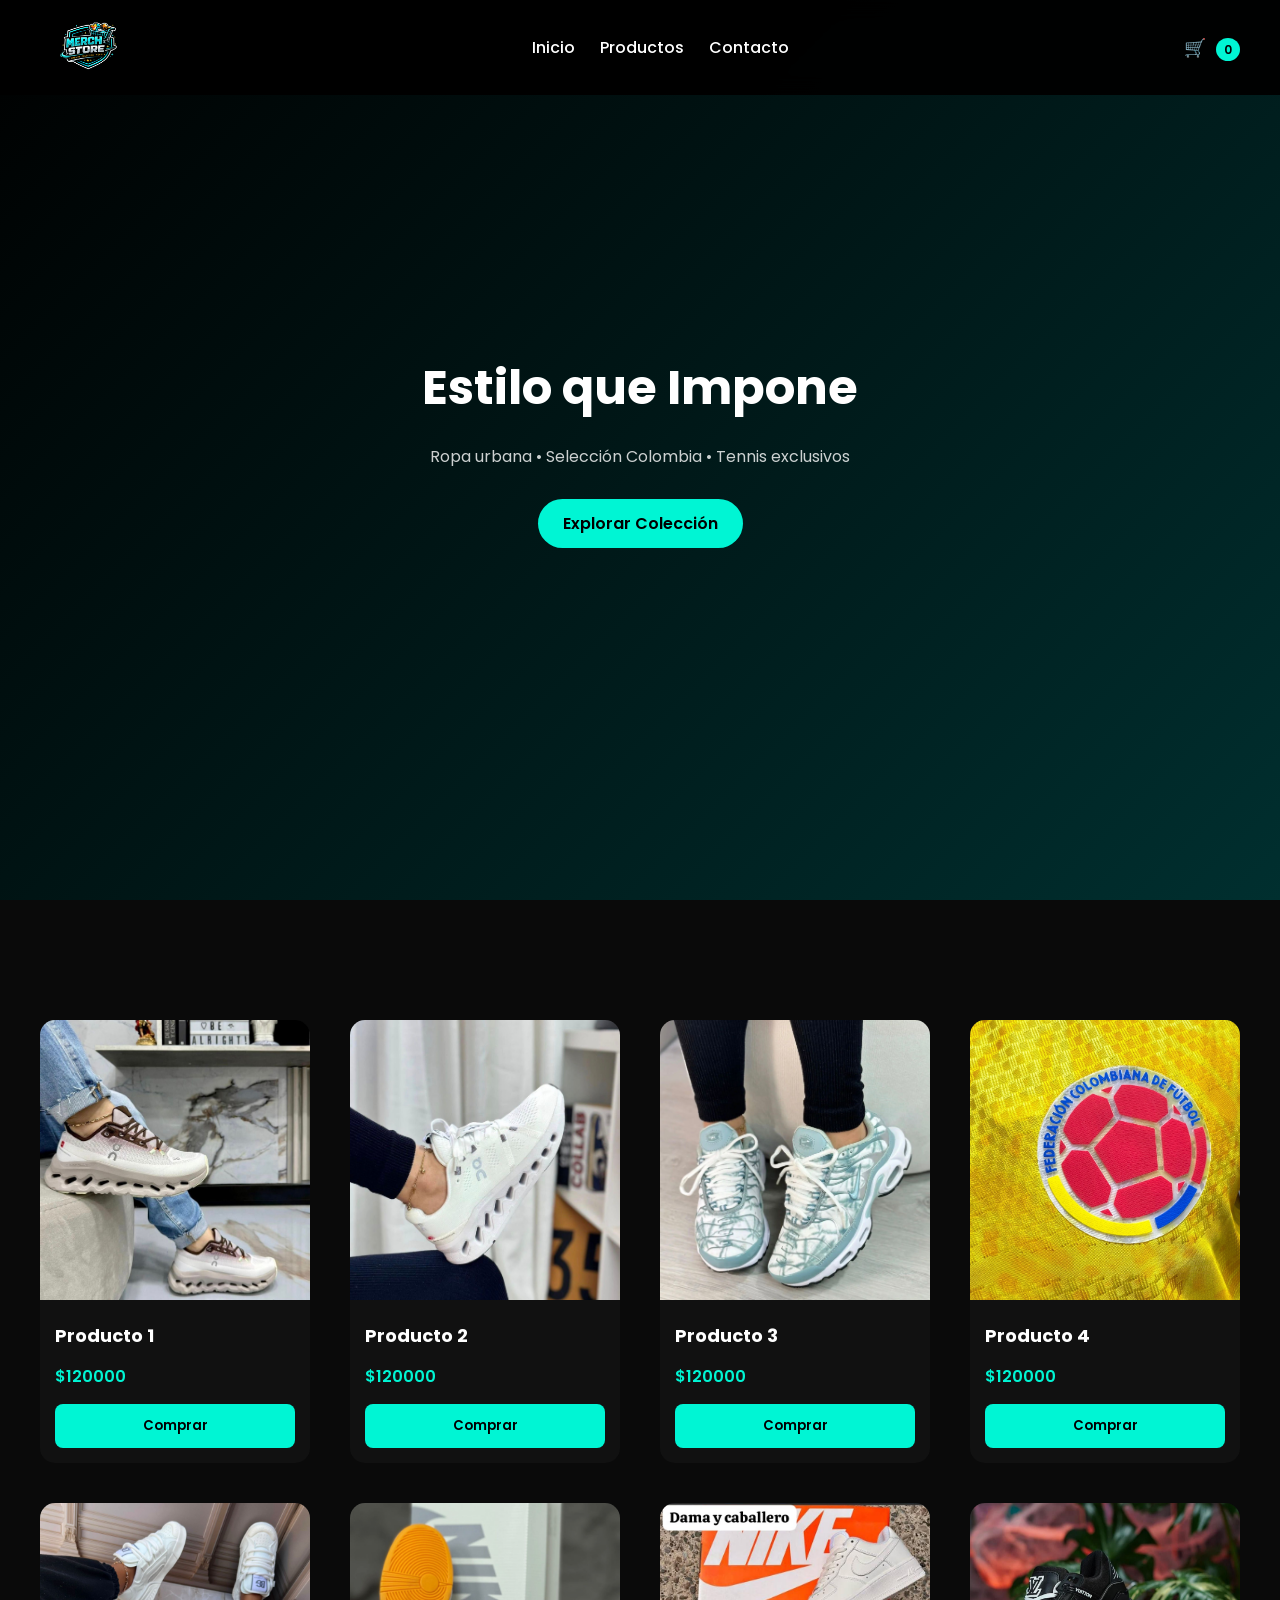
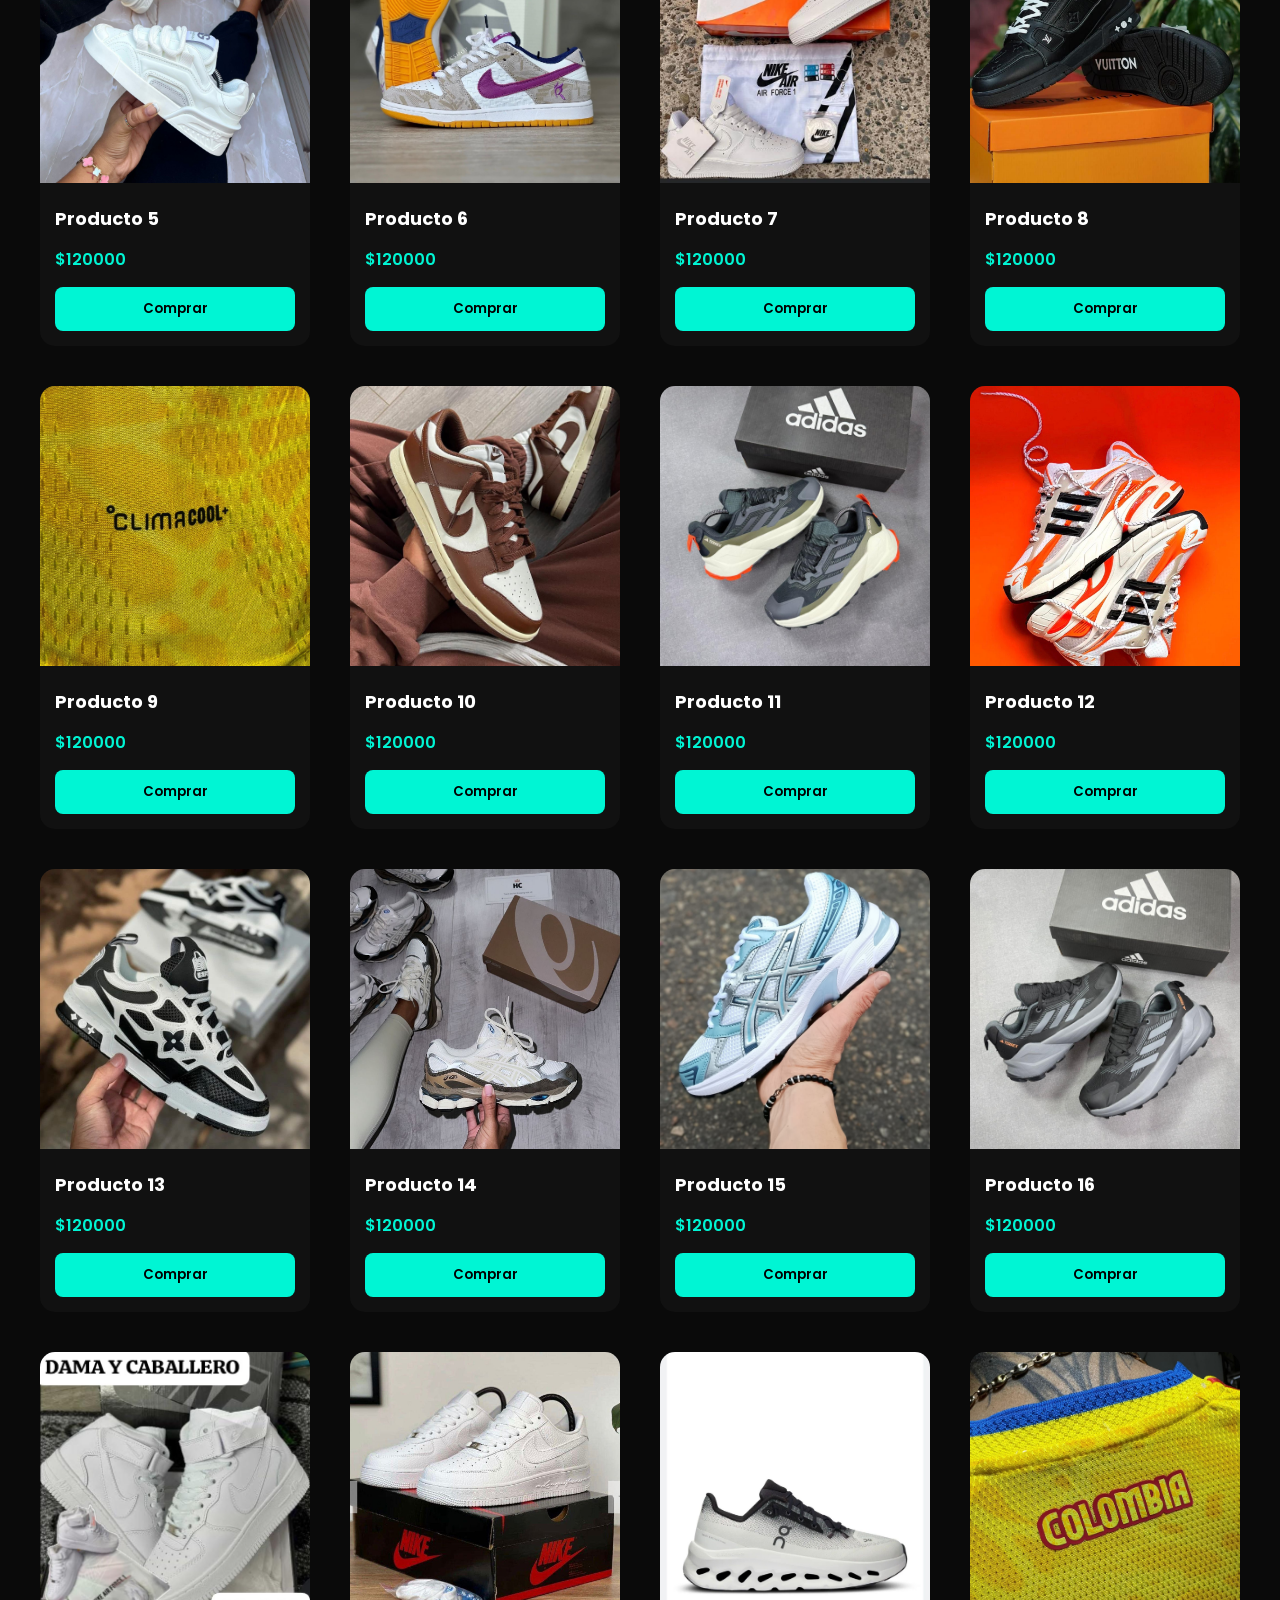
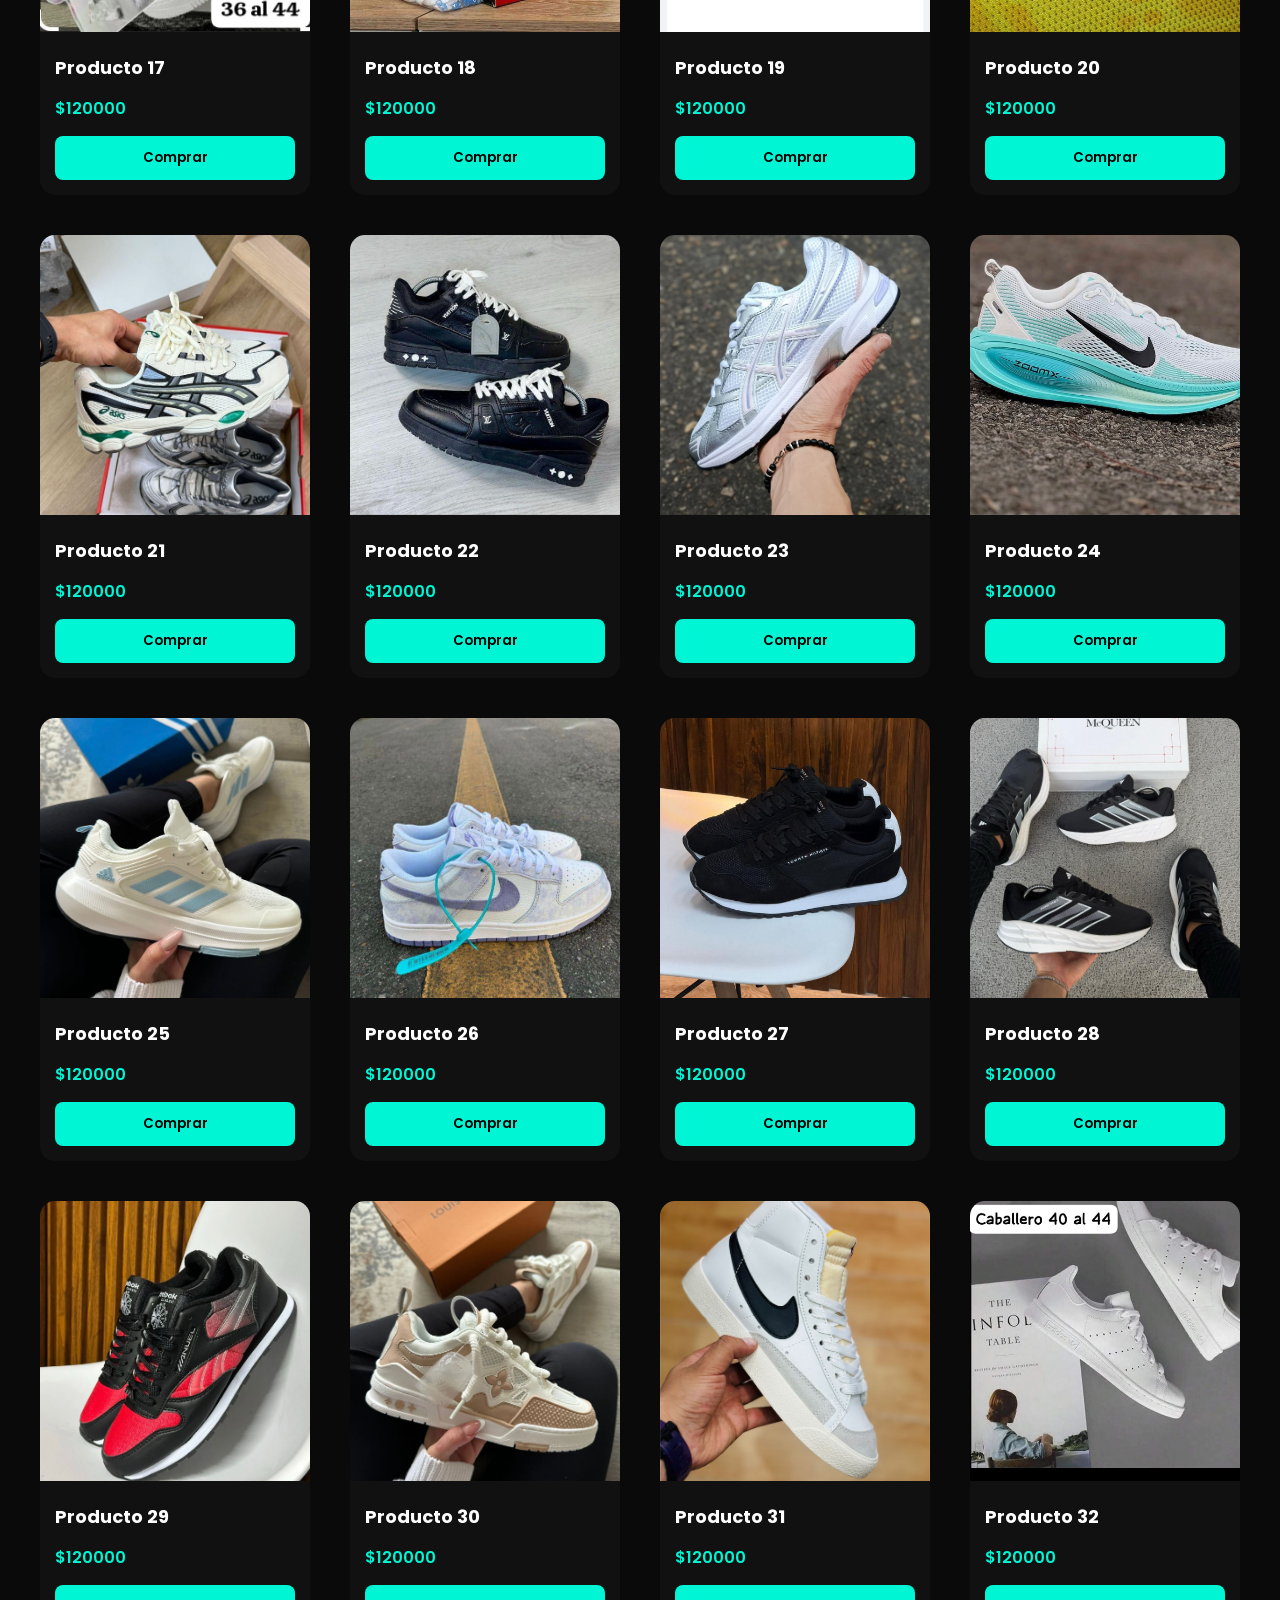
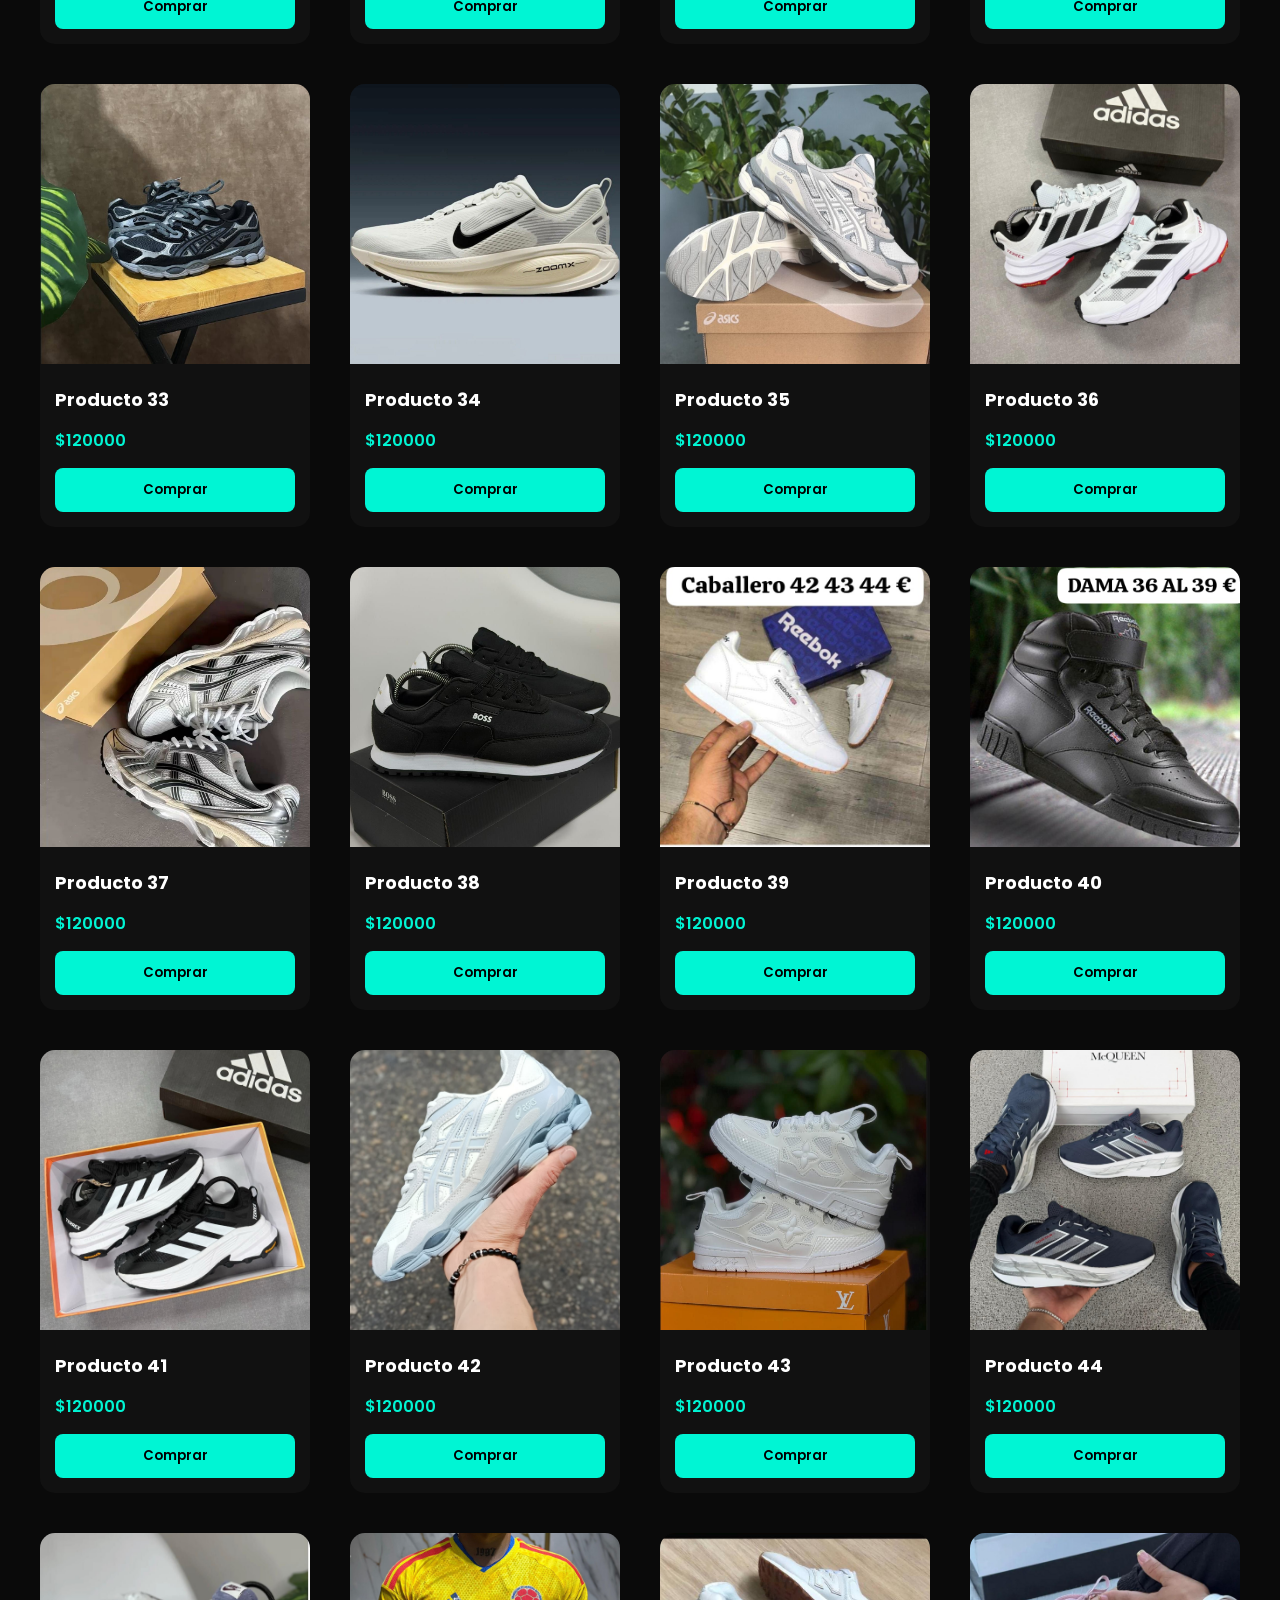
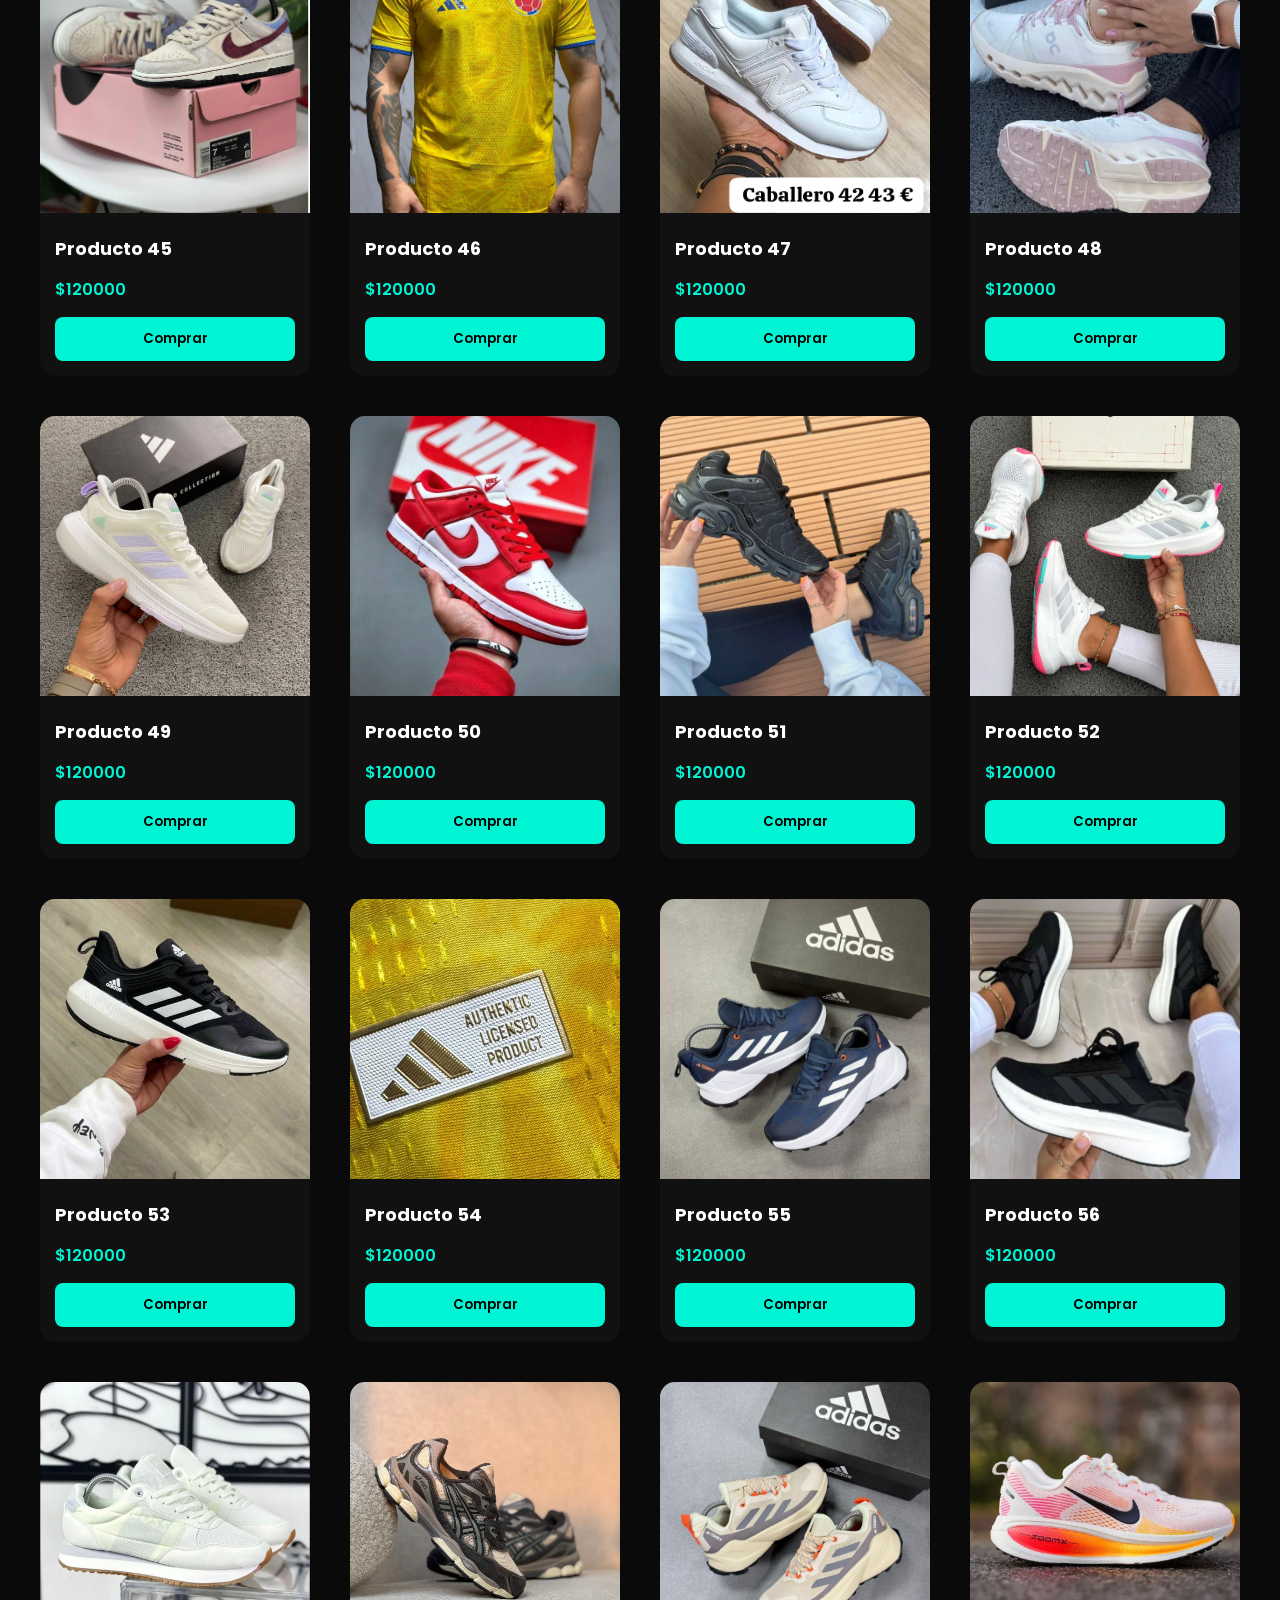
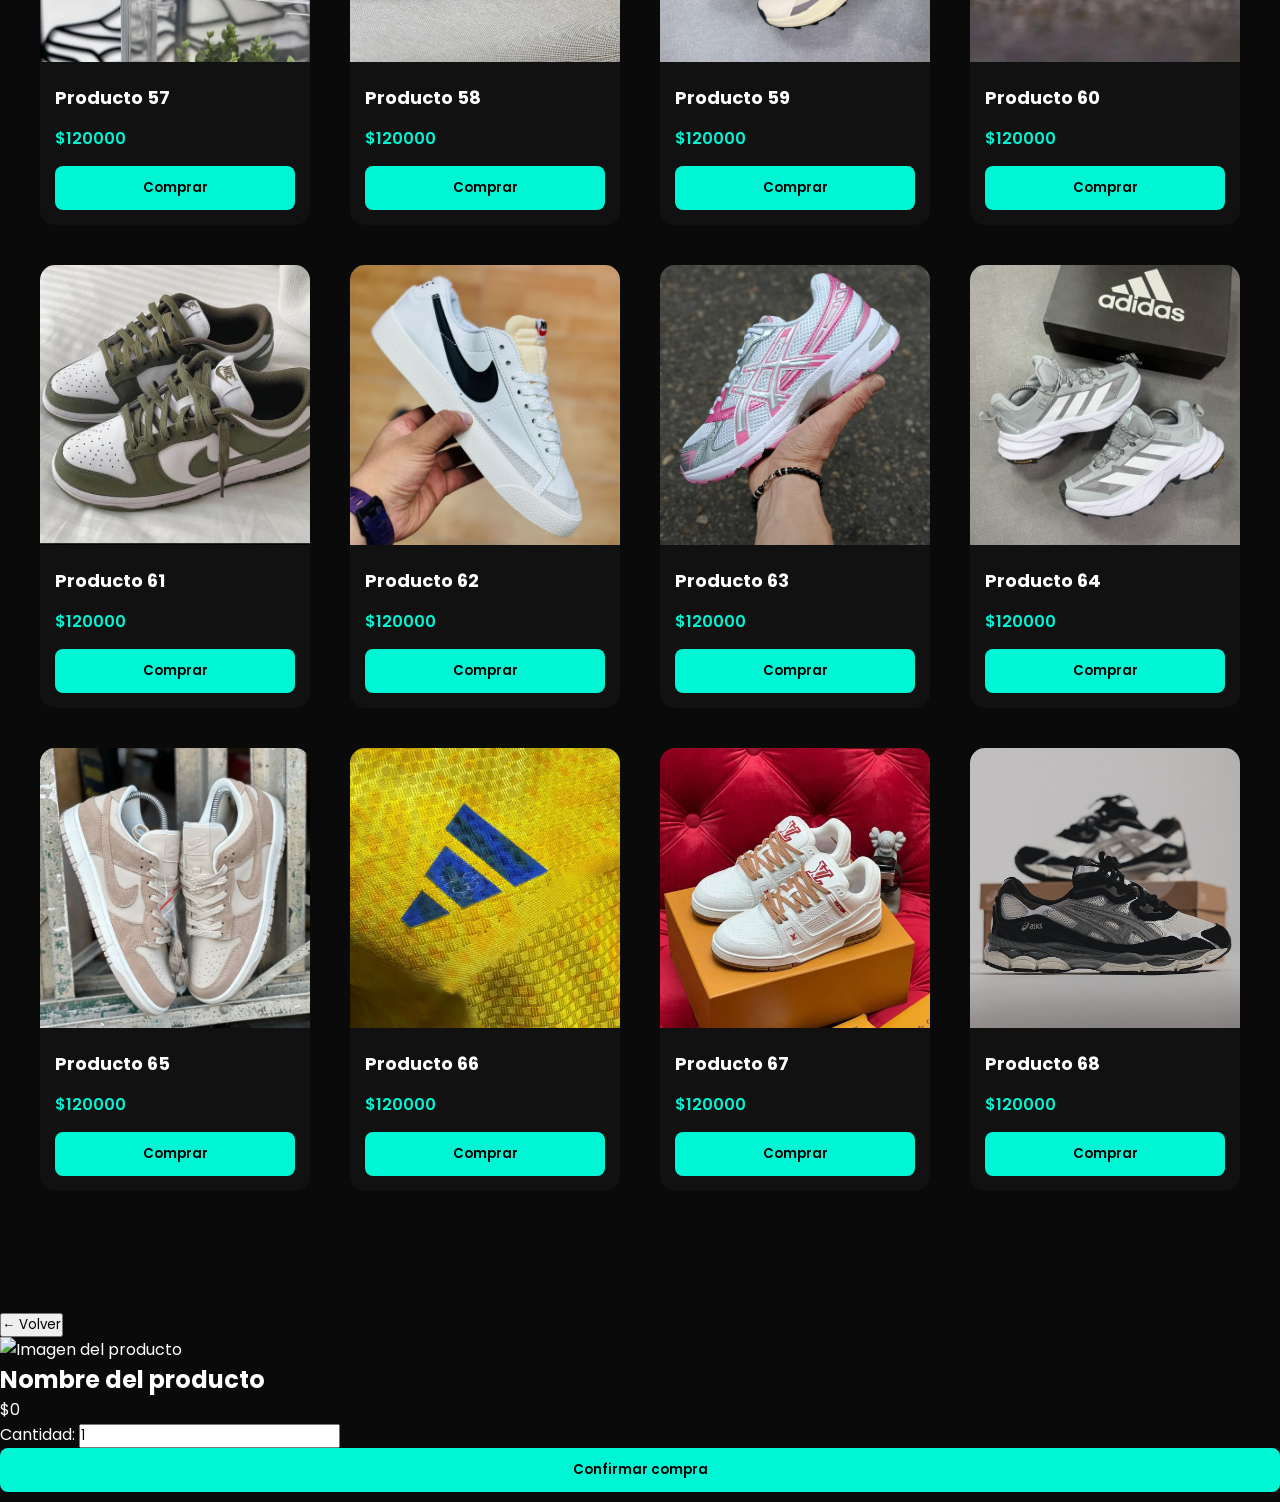
==== index.html @ 79967294 "Primer commit - proyecto base" ====
<!DOCTYPE html>
<html lang="es">
<head>
<meta charset="UTF-8">
<meta name="viewport" content="width=device-width, initial-scale=1.0">
<title>Merch Store</title>

<link href="https://fonts.googleapis.com/css2?family=Poppins:wght@300;500;700&display=swap" rel="stylesheet">
<link rel="stylesheet" href="styles.css">

</head>
<body>

<!-- NAVBAR -->
<nav>
    <div class="logo">
        <img src="images/logo-merch.jpg.png" alt="Merch Store Logo">
    </div>

    <ul>
        <li><a href="#">Inicio</a></li>
        <li><a href="#products">Productos</a></li>
        <li><a href="#">Contacto</a></li>
    </ul>

    <div class="cart-icon" onclick="toggleCart()">
        🛒 <span id="cartCount">0</span>
    </div>
</nav>

<!-- HERO -->
<header class="hero">
    <div class="hero-content">
        <h1>Estilo que Impone</h1>
        <p>Ropa urbana • Selección Colombia • Tennis exclusivos</p>
        <a href="#products" class="hero-btn">Explorar Colección</a>
    </div>
</header>

<!-- CATALOGO -->
<section id="products" class="products">
</section>

<!-- MODAL -->
<div id="modal" class="modal">
    <div class="modal-content">
        <h3 id="modalTitle"></h3>

        <select id="sizeSelect">
            <option value="">Selecciona talla</option>
            <option value="S">S</option>
            <option value="M">M</option>
            <option value="L">L</option>
            <option value="XL">XL</option>
            <option value="38">38</option>
            <option value="39">39</option>
            <option value="40">40</option>
            <option value="41">41</option>
            <option value="42">42</option>
        </select>

        <button onclick="confirmAdd()" class="primary-btn">Agregar al carrito</button>
        <button onclick="closeModal()" class="secondary-btn">Cancelar</button>
    </div>
</div>

<!-- VISTA DE COMPRA (dinámica) -->
<div id="purchaseView" class="purchase-overlay" aria-hidden="true">
    <div class="purchase-card">
        <button id="purchaseBackBtn" class="back-btn">← Volver</button>

        <div class="purchase-body">
            <img id="purchaseImage" src="" alt="Imagen del producto">

            <div class="purchase-info">
                <h2 id="purchaseName">Nombre del producto</h2>
                <p class="purchase-price">$<span id="purchasePrice">0</span></p>

                <label class="qty-label">Cantidad:
                    <input id="purchaseQuantity" type="number" min="1" value="1">
                </label>

                <div class="purchase-actions">
                    <button id="confirmPurchaseBtn" class="primary-btn">Confirmar compra</button>
                </div>

                <div id="purchaseMessage" class="purchase-message" role="status" aria-live="polite"></div>
            </div>
        </div>
    </div>
</div>

<!-- CARRITO -->
<div id="cart" class="cart">
    <div class="cart-header">
        <h2>Tu Pedido</h2>
        <button onclick="toggleCart()">✕</button>
    </div>

    <div id="cartItems"></div>

    <div class="cart-footer">
        <h3>Total: $<span id="total">0</span></h3>
        <button onclick="sendOrder()" class="primary-btn">Finalizar Pedido</button>
    </div>
</div>

<!-- SCRIPT PRINCIPAL -->
<script src="script.js"></script>

</body>
</html>
---- styles.css ----
*{
margin:0;
padding:0;
box-sizing:border-box;
font-family:'Poppins',sans-serif;
scroll-behavior:smooth;
}

body{
background:#0a0a0a;
color:white;
}

/* ========================= */
/* NAVBAR */
/* ========================= */

nav{
position:fixed;
top:0;
width:100%;
display:flex;
justify-content:space-between;
align-items:center;
padding:15px 40px;
background:rgba(0,0,0,0.95);
backdrop-filter:blur(10px);
z-index:1000;
}

/* LOGO */
.logo{
display:flex;
align-items:center;
}

.logo img{
height:65px;
width:auto;
transition:0.3s;
}

.logo img:hover{
transform:scale(1.05);
}

/* MENU */
nav ul{
display:flex;
gap:25px;
list-style:none;
}

nav ul li a{
text-decoration:none;
color:white;
transition:0.3s;
font-weight:500;
}

nav ul li a:hover{
color:#00f5d4;
}

/* CART ICON */
.cart-icon{
cursor:pointer;
font-size:18px;
}

#cartCount{
background:#00f5d4;
color:black;
padding:3px 8px;
border-radius:50%;
font-size:12px;
margin-left:5px;
font-weight:600;
}

/* ========================= */
/* HERO */
/* ========================= */

.hero{
height:100vh;
display:flex;
align-items:center;
justify-content:center;
text-align:center;
padding:0 20px;
background:linear-gradient(135deg,#000,#002f2f);
}

.hero h1{
font-size:48px;
margin-bottom:20px;
}

.hero p{
margin-bottom:30px;
opacity:0.8;
}

.hero-btn{
background:#00f5d4;
color:black;
padding:12px 25px;
text-decoration:none;
font-weight:600;
border-radius:30px;
transition:0.3s;
display:inline-block;
}

.hero-btn:hover{
background:white;
transform:scale(1.05);
}

/* ========================= */
/* PRODUCTS */
/* ========================= */

.products{
padding:120px 40px;
display:grid;
grid-template-columns:repeat(auto-fit,minmax(260px,1fr));
gap:40px;
}

.card{
background:#111;
border-radius:15px;
overflow:hidden;
transition:0.4s;
box-shadow:0 0 0 rgba(0,0,0,0);
}

.card:hover{
transform:translateY(-10px);
box-shadow:0 0 25px rgba(0,245,212,0.25);
}

.card img{
width:100%;
height:280px;
object-fit:cover;
}

.card h3{
padding:15px;
font-size:18px;
}

.card p{
padding:0 15px;
color:#00f5d4;
font-weight:600;
}

.card button{
margin:15px;
width:calc(100% - 30px);
padding:12px;
border:none;
background:#00f5d4;
font-weight:600;
cursor:pointer;
border-radius:8px;
transition:0.3s;
}

.card button:hover{
background:white;
transform:scale(1.03);
}

/* ========================= */
/* MODAL */
/* ========================= */

.modal{
display:none;
position:fixed;
width:100%;
height:100%;
background:rgba(0,0,0,0.85);
justify-content:center;
align-items:center;
z-index:3000;
}

.modal-content{
background:#111;
padding:30px;
border-radius:15px;
text-align:center;
width:90%;
max-width:350px;
animation:fadeIn 0.3s ease;
}

@keyframes fadeIn{
from{transform:scale(0.9);opacity:0;}
to{transform:scale(1);opacity:1;}
}

.modal-content select{
margin:20px 0;
padding:12px;
width:100%;
background:#1a1a1a;
color:white;
border:none;
border-radius:6px;
font-size:14px;
}

/* BOTONES */
.primary-btn{
background:#00f5d4;
border:none;
padding:12px;
width:100%;
margin-bottom:10px;
border-radius:8px;
cursor:pointer;
font-weight:600;
transition:0.3s;
}

.primary-btn:hover{
background:white;
transform:scale(1.03);
}

.secondary-btn{
background:#333;
color:white;
border:none;
padding:12px;
width:100%;
border-radius:8px;
cursor:pointer;
transition:0.3s;
}

.secondary-btn:hover{
background:#444;
}

/* ========================= */
/* CART */
/* ========================= */

.cart{
position:fixed;
right:-100%;
top:0;
width:100%;
max-width:350px;
height:100%;
background:#111;
padding:25px;
transition:0.4s;
overflow-y:auto;
z-index:2000;
box-shadow:-5px 0 20px rgba(0,0,0,0.5);
}

.cart.active{
right:0;
}

.cart-header{
display:flex;
justify-content:space-between;
margin-bottom:20px;
align-items:center;
}

.cart-item{
background:#1a1a1a;
padding:12px;
margin-bottom:10px;
border-radius:8px;
display:flex;
justify-content:space-between;
font-size:14px;
}

.cart-item button{
background:none;
border:none;
color:#00f5d4;
cursor:pointer;
font-size:16px;
}

.cart-footer{
margin-top:20px;
}

/* ========================= */
/* RESPONSIVE */
/* ========================= */

@media(max-width:768px){

nav{
padding:15px 20px;
}

/* ========================= */
/* PURCHASE VIEW (light, centered, modern) */
/* ========================= */
.purchase-overlay{
	display:none;
	position:fixed;
	inset:0;
	background:rgba(0,0,0,0.6);
	justify-content:center;
	align-items:center;
	z-index:4000;
	padding:30px;
}

.purchase-card{
	width:100%;
	max-width:920px;
	background:#ffffff;
	color:#111111;
	border-radius:14px;
	box-shadow:0 10px 30px rgba(16,24,40,0.15);
	padding:22px;
	position:relative;
}

.back-btn{
	position:absolute;
	left:16px;
	top:16px;
	background:transparent;
	border:none;
	color:#333;
	font-size:16px;
	cursor:pointer;
}

.purchase-body{
	display:flex;
	gap:24px;
	align-items:center;
}

.purchase-body img{
	width:340px;
	height:340px;
	object-fit:cover;
	border-radius:10px;
	box-shadow:0 8px 20px rgba(16,24,40,0.08);
}

.purchase-info{
	flex:1;
}

.purchase-info h2{
	margin-bottom:10px;
	font-size:22px;
}

.purchase-price{
	color:#12b886;
	font-weight:700;
	margin-bottom:18px;
	font-size:20px;
}

.qty-label{
	display:block;
	margin-bottom:14px;
}

#purchaseQuantity{
	width:80px;
	padding:8px 10px;
	border-radius:8px;
	border:1px solid #e6e9ee;
	margin-left:8px;
}

.purchase-actions{
	margin-top:8px;
	display:flex;
	gap:12px;
	align-items:center;
}

.purchase-message{
	margin-top:14px;
	padding:10px 12px;
	background:#f0fdf6;
	border:1px solid #d1fae5;
	color:#065f46;
	border-radius:8px;
	display:none;
}

@media(max-width:900px){
	.purchase-body{
		flex-direction:column;
		align-items:center;
	}

	.purchase-body img{
		width:100%;
		max-width:400px;
		height:auto;
	}
}

nav ul{
display:none;
}

.logo img{
height:55px;
}

.hero h1{
font-size:32px;
}

.hero p{
font-size:14px;
}

.products{
padding:100px 20px;
gap:25px;
}

.card img{
height:220px;
}

}
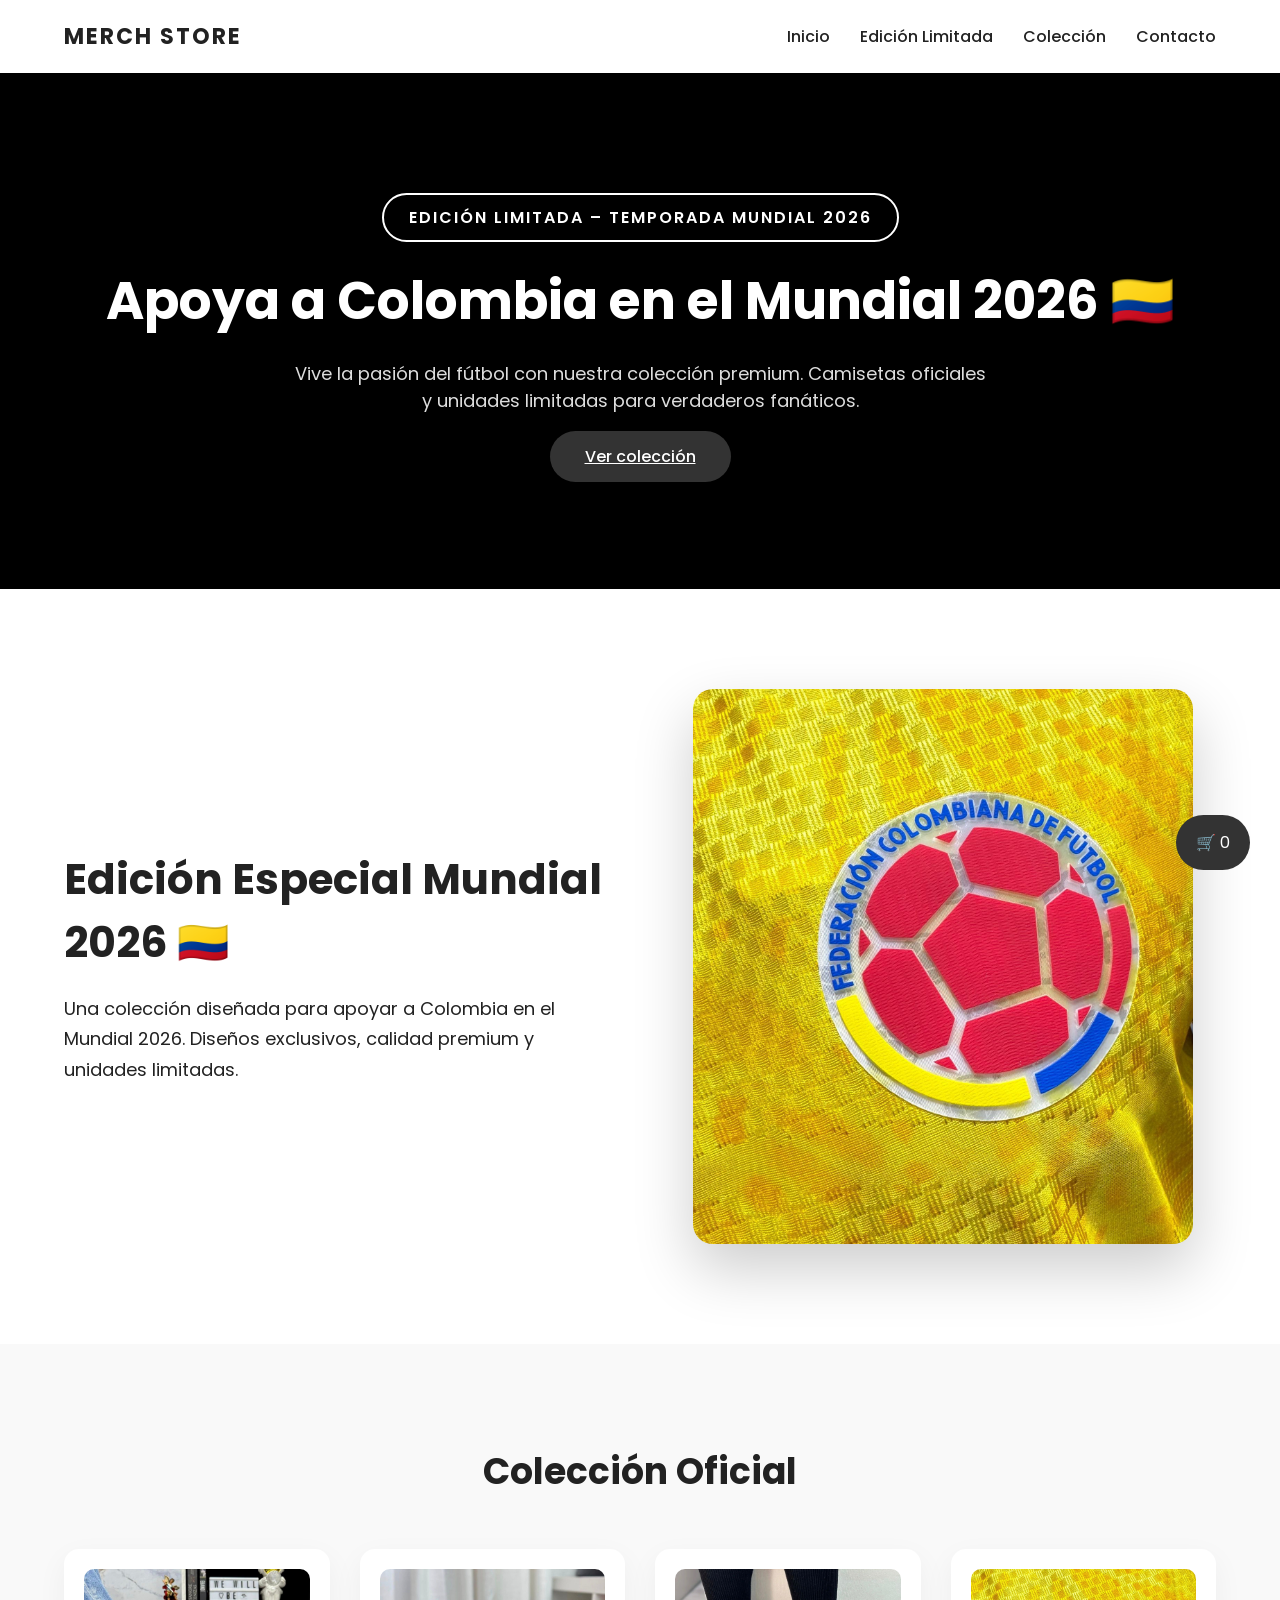
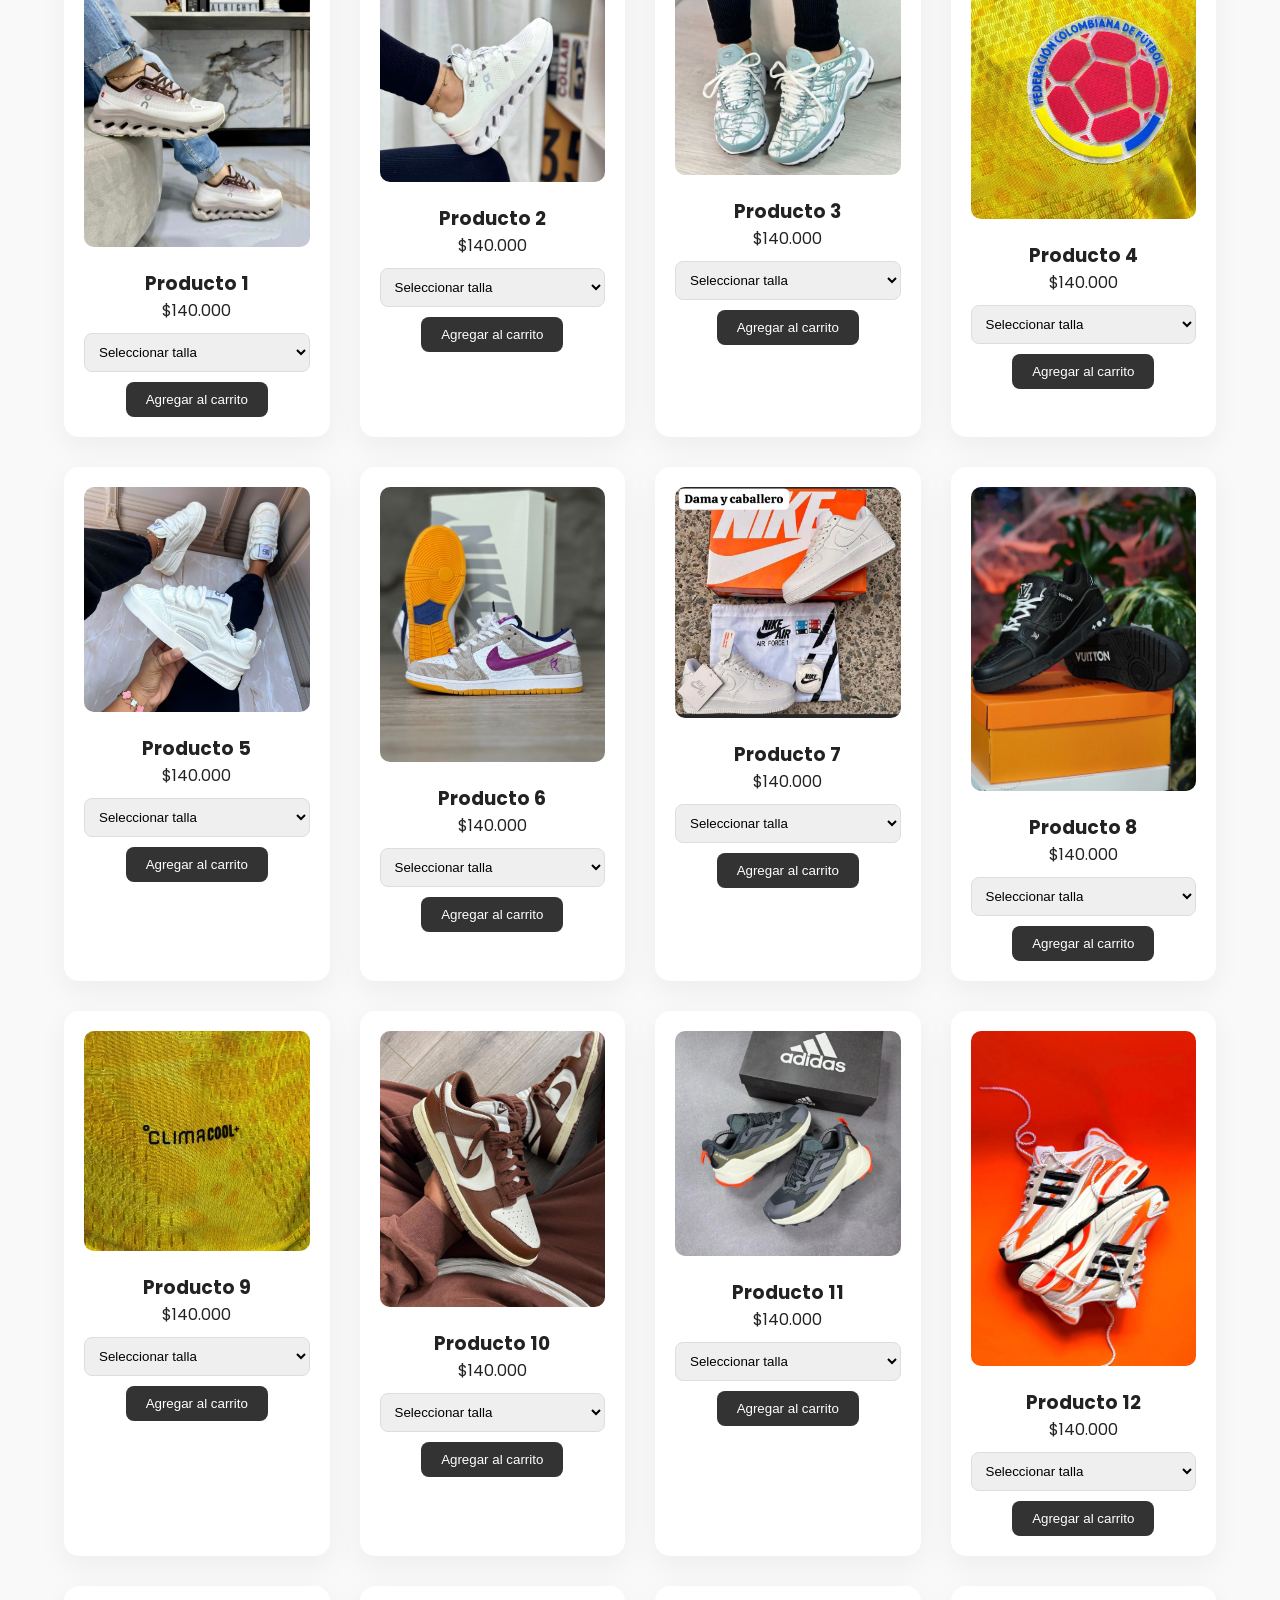
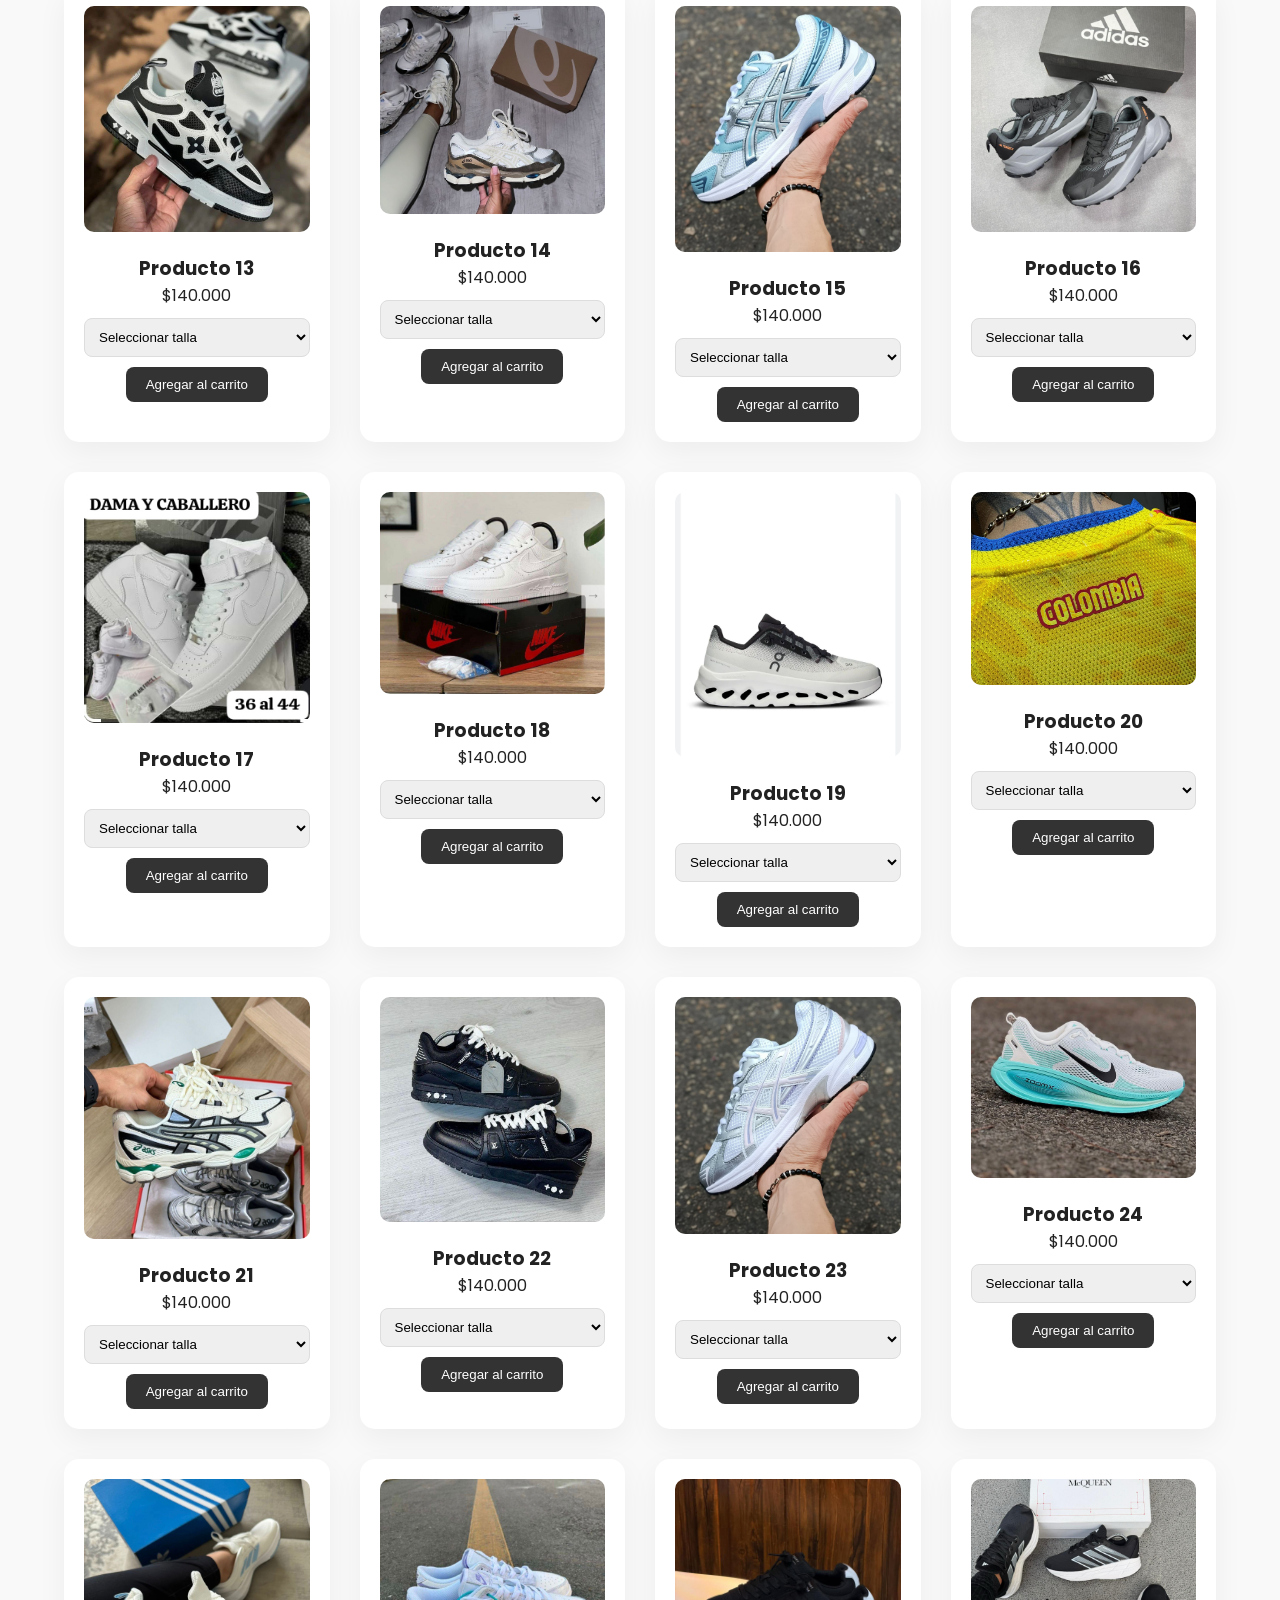
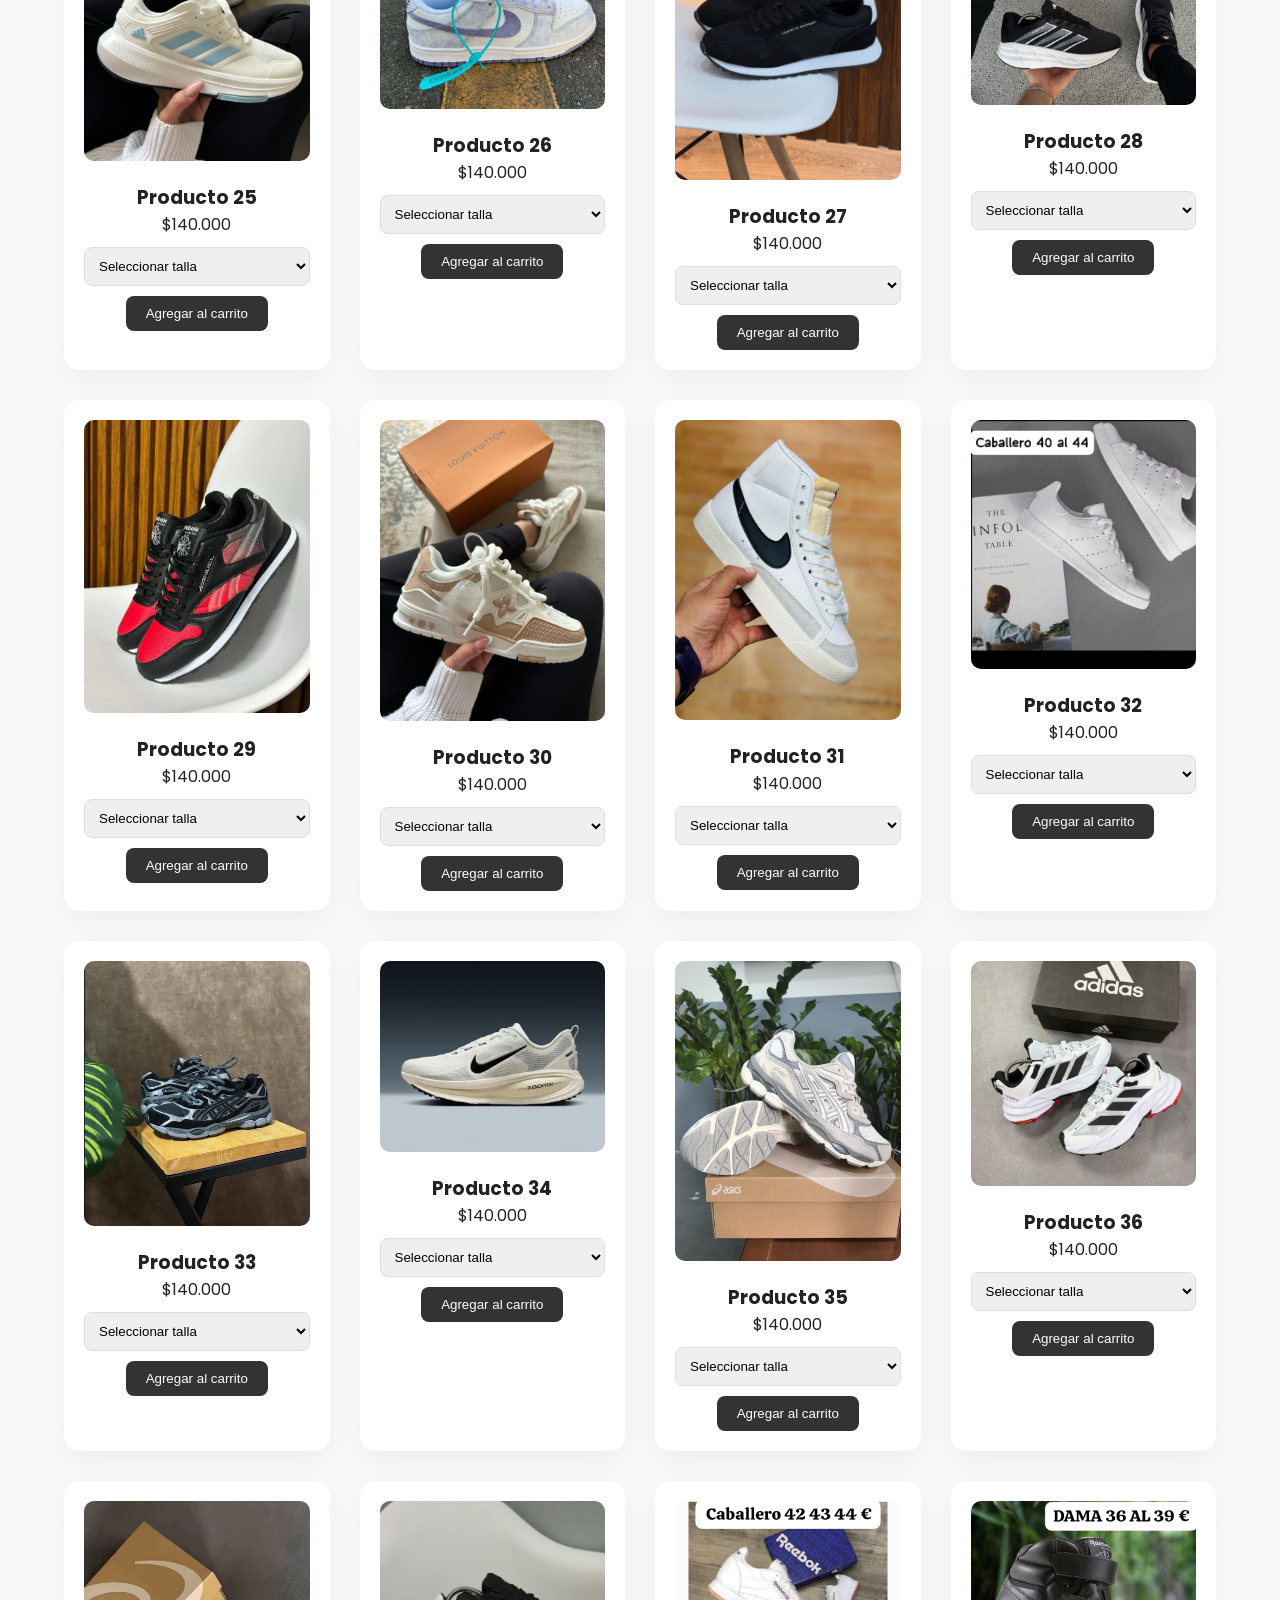
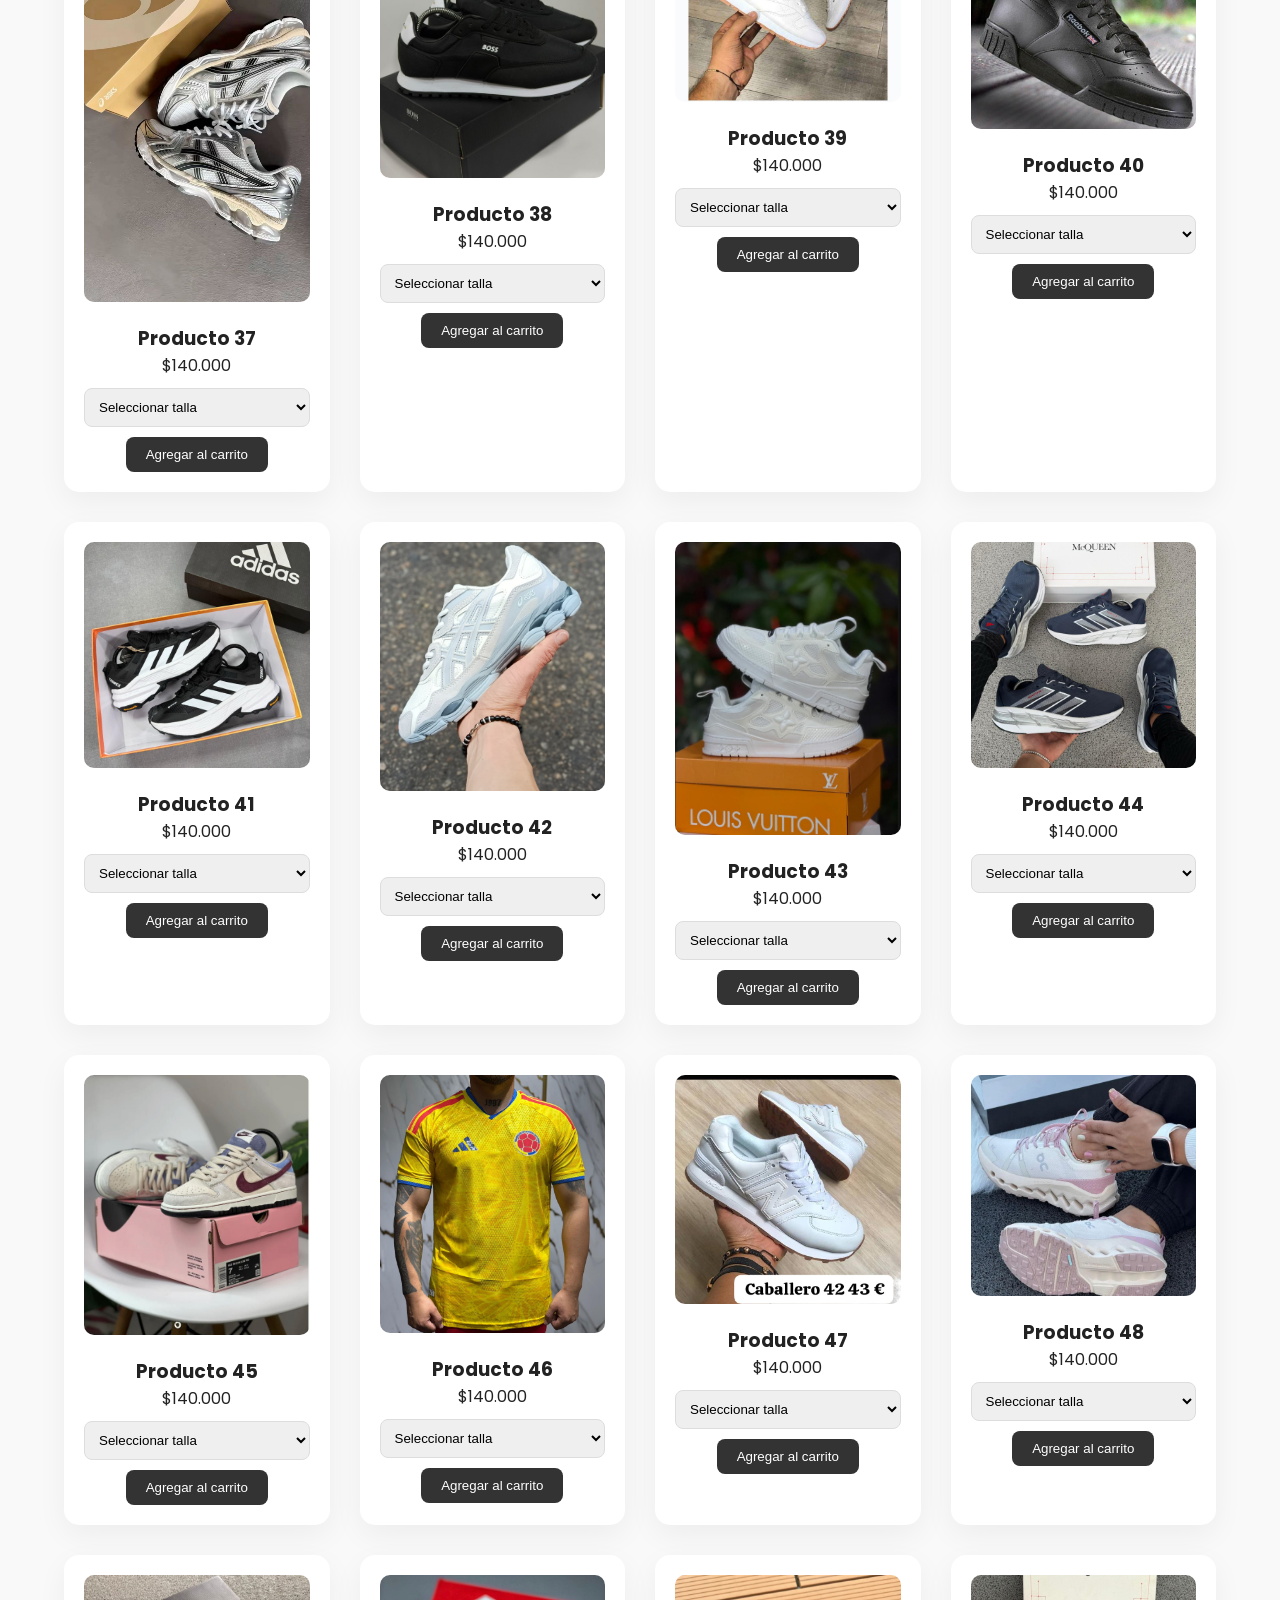
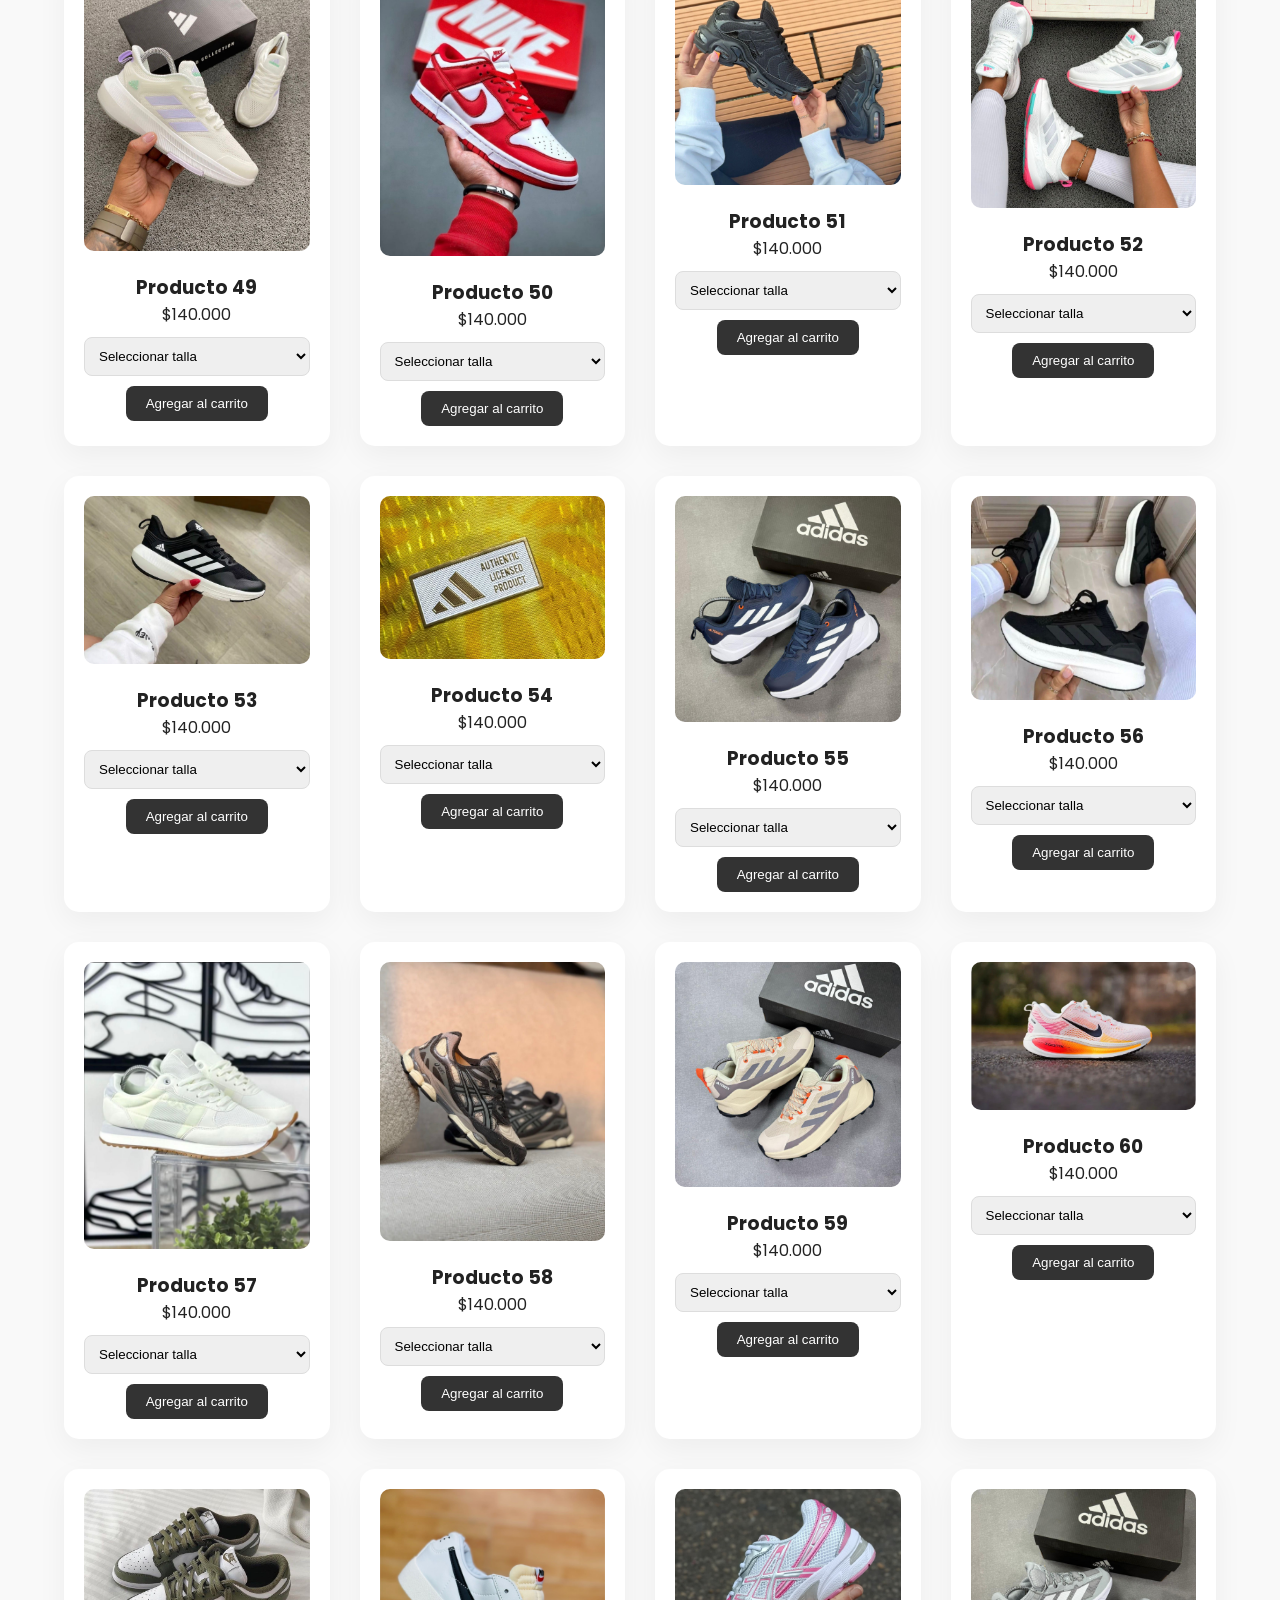
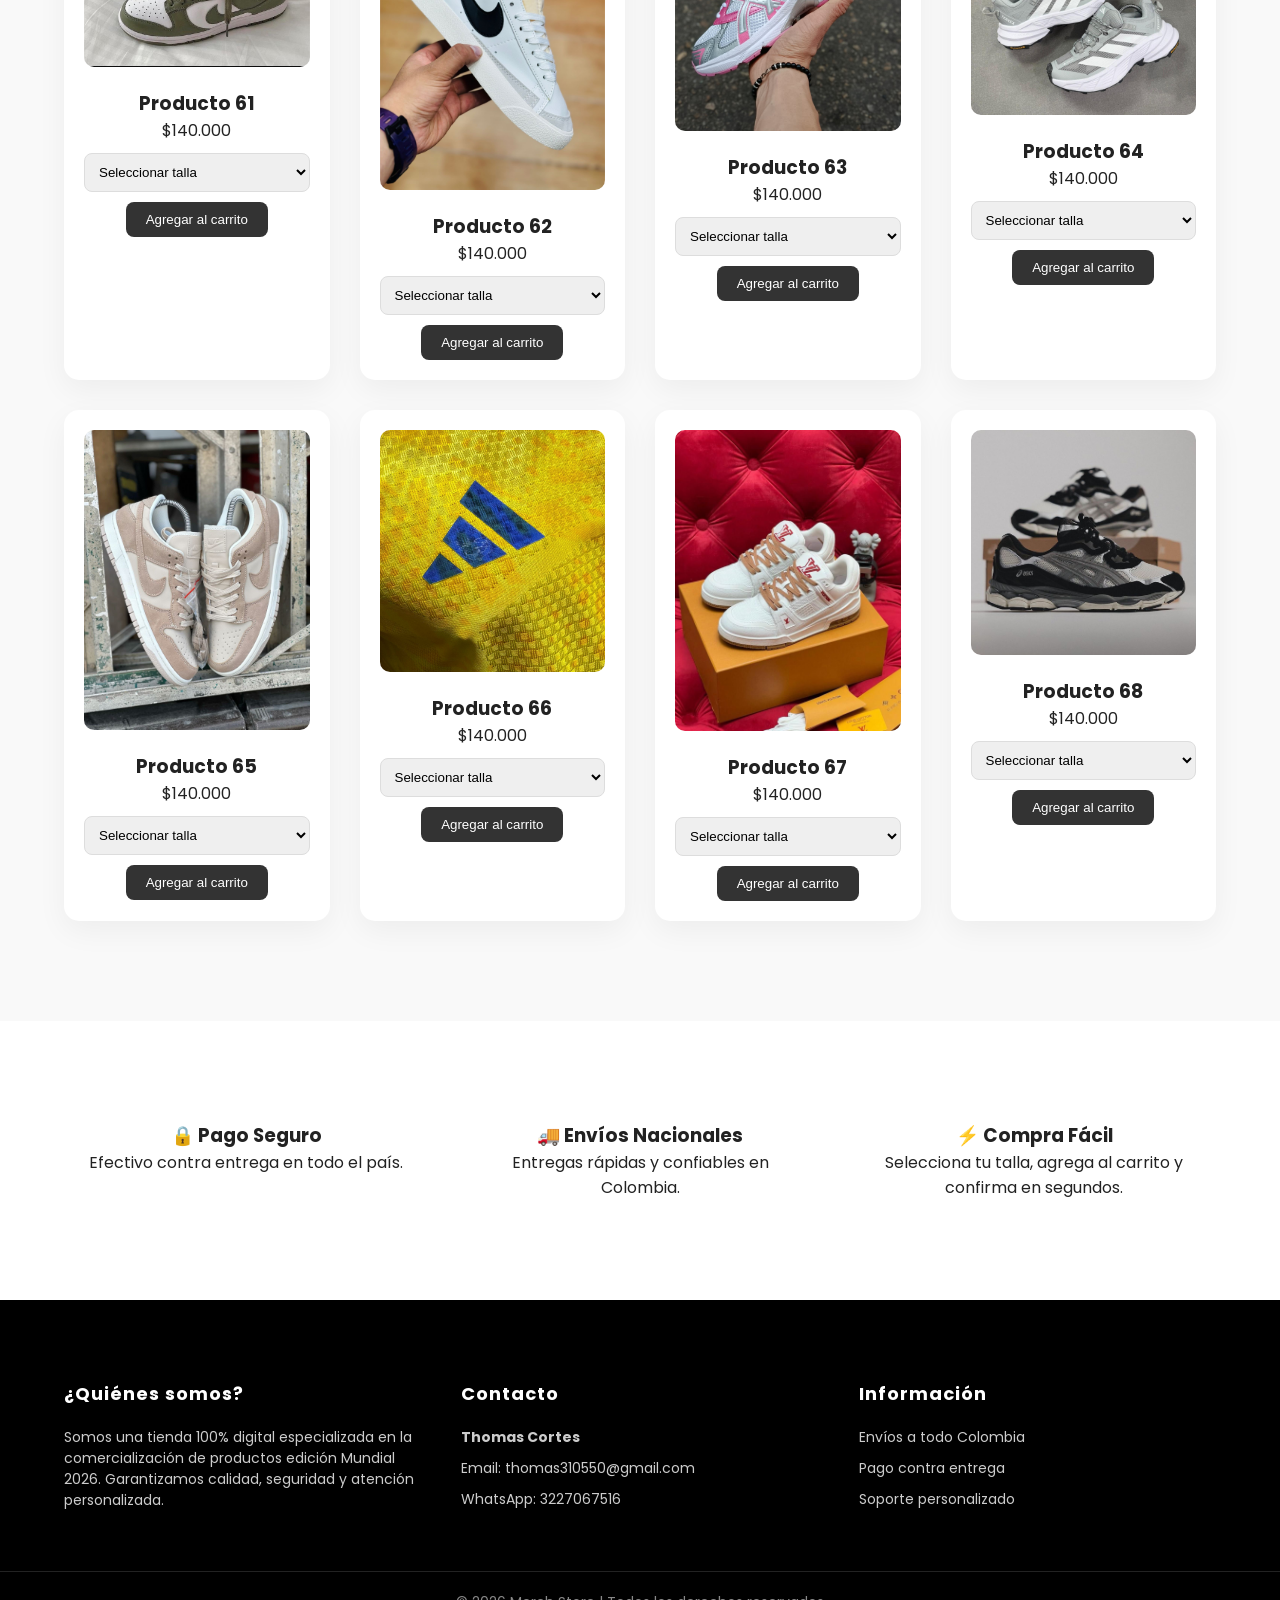
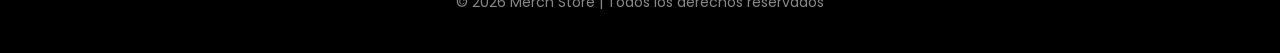
==== commit bbe7fd65: "Refactor Premium Dark Mode UI + mejoras car" ====
--- a/index.html
+++ b/index.html
@@ -3,110 +3,165 @@
 <head>
 <meta charset="UTF-8">
 <meta name="viewport" content="width=device-width, initial-scale=1.0">
-<title>Merch Store</title>
+<title>Merch Store | Edición Mundial 2026</title>
 
-<link href="https://fonts.googleapis.com/css2?family=Poppins:wght@300;500;700&display=swap" rel="stylesheet">
+<link href="https://fonts.googleapis.com/css2?family=Poppins:wght@300;400;500;600;700&display=swap" rel="stylesheet">
 <link rel="stylesheet" href="styles.css">
+</head>
 
-</head>
 <body>
 
-<!-- NAVBAR -->
-<nav>
-    <div class="logo">
-        <img src="images/logo-merch.jpg.png" alt="Merch Store Logo">
-    </div>
-
-    <ul>
-        <li><a href="#">Inicio</a></li>
-        <li><a href="#products">Productos</a></li>
-        <li><a href="#">Contacto</a></li>
-    </ul>
-
-    <div class="cart-icon" onclick="toggleCart()">
-        🛒 <span id="cartCount">0</span>
-    </div>
-</nav>
-
-<!-- HERO -->
-<header class="hero">
-    <div class="hero-content">
-        <h1>Estilo que Impone</h1>
-        <p>Ropa urbana • Selección Colombia • Tennis exclusivos</p>
-        <a href="#products" class="hero-btn">Explorar Colección</a>
+<!-- HEADER -->
+<header class="main-header">
+    <div class="container nav-container">
+        <div class="logo">MERCH STORE</div>
+        <nav>
+            <ul>
+                <li><a href="#inicio" class="nav-link">Inicio</a></li>
+                <li><a href="#mundial" class="nav-link">Edición Limitada</a></li>
+                <li><a href="#productos" class="nav-link">Colección</a></li>
+                <li><a href="#contacto" class="nav-link">Contacto</a></li>
+            </ul>
+        </nav>
     </div>
 </header>
 
-<!-- CATALOGO -->
-<section id="products" class="products">
+<!-- ICONO CARRITO -->
+<div class="cart-icon" onclick="toggleCart()">
+    🛒 <span id="cartCount">0</span>
+</div>
+
+<!-- HERO -->
+<section class="hero" id="inicio">
+    <div class="hero-content">
+        <div class="limited-badge">EDICIÓN LIMITADA – TEMPORADA MUNDIAL 2026</div>
+        <h1>Apoya a Colombia en el Mundial 2026 🇨🇴</h1>
+        <p>
+            Vive la pasión del fútbol con nuestra colección premium.
+            Camisetas oficiales y unidades limitadas para verdaderos fanáticos.
+        </p>
+        <a href="#productos" class="primary-btn">Ver colección</a>
+    </div>
 </section>
 
-<!-- MODAL -->
-<div id="modal" class="modal">
-    <div class="modal-content">
-        <h3 id="modalTitle"></h3>
+<!-- SECCIÓN EDICIÓN -->
+<section id="mundial" class="mundial-section">
+    <div class="container mundial-container">
+        <div class="mundial-text">
+            <h2>Edición Especial Mundial 2026 🇨🇴</h2>
+            <p>
+                Una colección diseñada para apoyar a Colombia en el Mundial 2026.
+                Diseños exclusivos, calidad premium y unidades limitadas.
+            </p>
+        </div>
+        <div class="mundial-image">
+            <img src="images/producto-4.jpg.JPG" alt="Edición Mundial 2026">
+        </div>
+    </div>
+</section>
 
-        <select id="sizeSelect">
-            <option value="">Selecciona talla</option>
-            <option value="S">S</option>
-            <option value="M">M</option>
-            <option value="L">L</option>
-            <option value="XL">XL</option>
-            <option value="38">38</option>
-            <option value="39">39</option>
-            <option value="40">40</option>
-            <option value="41">41</option>
-            <option value="42">42</option>
-        </select>
+<!-- PRODUCTOS -->
+<section id="productos" class="products-section">
+    <div class="container">
+        <h2 class="section-title">Colección Oficial</h2>
+        <div id="products" class="products-grid">
+            <!-- Se generan automáticamente con JS -->
+        </div>
+    </div>
+</section>
 
-        <button onclick="confirmAdd()" class="primary-btn">Agregar al carrito</button>
-        <button onclick="closeModal()" class="secondary-btn">Cancelar</button>
+<!-- BENEFICIOS -->
+<section class="benefits">
+    <div class="container benefits-container">
+        <div class="benefit">
+            <h3>🔒 Pago Seguro</h3>
+            <p>Efectivo contra entrega en todo el país.</p>
+        </div>
+        <div class="benefit">
+            <h3>🚚 Envíos Nacionales</h3>
+            <p>Entregas rápidas y confiables en Colombia.</p>
+        </div>
+        <div class="benefit">
+            <h3>⚡ Compra Fácil</h3>
+            <p>Selecciona tu talla, agrega al carrito y confirma en segundos.</p>
+        </div>
+    </div>
+</section>
+
+<!-- CARRITO LATERAL -->
+<div id="cartSidebar" class="cart-sidebar">
+    <div class="cart-header">
+        <h3>Tu carrito</h3>
+        <span onclick="toggleCart()">✕</span>
+    </div>
+
+    <div id="cartItems" class="cart-items"></div>
+
+    <div class="cart-footer" style="padding:20px;">
+        <h4>Total: $<span id="cartTotal">0</span></h4>
+        <button class="primary-btn" onclick="openCheckout()">Finalizar pedido</button>
     </div>
 </div>
 
-<!-- VISTA DE COMPRA (dinámica) -->
-<div id="purchaseView" class="purchase-overlay" aria-hidden="true">
+<!-- MODAL COMPRA -->
+<div id="purchaseModal" class="purchase-modal">
     <div class="purchase-card">
-        <button id="purchaseBackBtn" class="back-btn">← Volver</button>
+        <span class="close-btn" onclick="closePurchase()" style="cursor:pointer; float:right;">×</span>
+        <h2>Finalizar pedido</h2>
 
-        <div class="purchase-body">
-            <img id="purchaseImage" src="" alt="Imagen del producto">
+        <select id="paymentMethod">
+            <option value="Efectivo contra entrega">Efectivo contra entrega</option>
+        </select>
 
-            <div class="purchase-info">
-                <h2 id="purchaseName">Nombre del producto</h2>
-                <p class="purchase-price">$<span id="purchasePrice">0</span></p>
+        <input type="text" id="customerName" placeholder="Nombre completo">
+        <input type="text" id="customerCity" placeholder="Ciudad">
+        <input type="text" id="customerAddress" placeholder="Dirección completa">
+        <input type="text" id="customerPhone" placeholder="Número de WhatsApp">
 
-                <label class="qty-label">Cantidad:
-                    <input id="purchaseQuantity" type="number" min="1" value="1">
-                </label>
-
-                <div class="purchase-actions">
-                    <button id="confirmPurchaseBtn" class="primary-btn">Confirmar compra</button>
-                </div>
-
-                <div id="purchaseMessage" class="purchase-message" role="status" aria-live="polite"></div>
-            </div>
-        </div>
+        <button onclick="sendWhatsAppOrder()" class="primary-btn">
+            Confirmar pedido por WhatsApp
+        </button>
     </div>
 </div>
 
-<!-- CARRITO -->
-<div id="cart" class="cart">
-    <div class="cart-header">
-        <h2>Tu Pedido</h2>
-        <button onclick="toggleCart()">✕</button>
+<!-- TOAST -->
+<div id="toast" class="toast">✔ Producto agregado correctamente</div>
+
+<!-- FOOTER PROFESIONAL -->
+<footer id="contacto" class="footer">
+    <div class="footer-container">
+
+        <div class="footer-column">
+            <h3>¿Quiénes somos?</h3>
+            <p>
+                Somos una tienda 100% digital especializada en la comercialización 
+                de productos edición Mundial 2026. Garantizamos calidad, 
+                seguridad y atención personalizada.
+            </p>
+        </div>
+
+        <div class="footer-column">
+            <h3>Contacto</h3>
+            <p><strong>Thomas Cortes</strong></p>
+            <p>Email: thomas310550@gmail.com</p>
+            <p>WhatsApp: 3227067516</p>
+        </div>
+
+        <div class="footer-column">
+            <h3>Información</h3>
+            <p>Envíos a todo Colombia</p>
+            <p>Pago contra entrega</p>
+            <p>Soporte personalizado</p>
+        </div>
+
     </div>
 
-    <div id="cartItems"></div>
+    <div class="footer-bottom">
+        © 2026 Merch Store | Todos los derechos reservados
+    </div>
+</footer>
 
-    <div class="cart-footer">
-        <h3>Total: $<span id="total">0</span></h3>
-        <button onclick="sendOrder()" class="primary-btn">Finalizar Pedido</button>
-    </div>
-</div>
-
-<!-- SCRIPT PRINCIPAL -->
 <script src="script.js"></script>
 
 </body>
-</html>
+</html>
--- a/styles.css
+++ b/styles.css
@@ -1,449 +1,482 @@
+/* =========================
+   RESET
+========================= */
 *{
-margin:0;
-padding:0;
-box-sizing:border-box;
-font-family:'Poppins',sans-serif;
-scroll-behavior:smooth;
+    margin:0;
+    padding:0;
+    box-sizing:border-box;
 }
 
 body{
-background:#0a0a0a;
-color:white;
-}
-
-/* ========================= */
-/* NAVBAR */
-/* ========================= */
-
-nav{
-position:fixed;
-top:0;
-width:100%;
-display:flex;
-justify-content:space-between;
-align-items:center;
-padding:15px 40px;
-background:rgba(0,0,0,0.95);
-backdrop-filter:blur(10px);
-z-index:1000;
-}
-
-/* LOGO */
+    font-family:'Poppins',sans-serif;
+    background:#f4f4f4;
+    color:#222;
+}
+
+/* =========================
+   VARIABLES
+========================= */
+:root{
+    --primary:#333333;
+    --dark:#111111;
+    --light:#ffffff;
+}
+
+/* =========================
+   UTILIDADES
+========================= */
+.container{
+    width:90%;
+    max-width:1200px;
+    margin:auto;
+}
+
+.section-title{
+    text-align:center;
+    font-size:36px;
+    margin-bottom:50px;
+}
+
+/* =========================
+   HEADER
+========================= */
+.main-header{
+    background:#fff;
+    padding:20px 0;
+    position:sticky;
+    top:0;
+    z-index:1000;
+    box-shadow:0 2px 10px rgba(0,0,0,0.05);
+}
+
+.nav-container{
+    display:flex;
+    justify-content:space-between;
+    align-items:center;
+}
+
 .logo{
-display:flex;
-align-items:center;
-}
-
-.logo img{
-height:65px;
-width:auto;
-transition:0.3s;
-}
-
-.logo img:hover{
-transform:scale(1.05);
-}
-
-/* MENU */
+    font-weight:700;
+    font-size:22px;
+    letter-spacing:2px;
+}
+
 nav ul{
-display:flex;
-gap:25px;
-list-style:none;
-}
-
-nav ul li a{
-text-decoration:none;
-color:white;
-transition:0.3s;
-font-weight:500;
-}
-
-nav ul li a:hover{
-color:#00f5d4;
-}
-
-/* CART ICON */
+    display:flex;
+    list-style:none;
+    gap:30px;
+}
+
+nav a{
+    text-decoration:none;
+    color:#222;
+    font-weight:500;
+    position:relative;
+    transition:0.3s;
+}
+
+nav a::after{
+    content:"";
+    position:absolute;
+    left:0;
+    bottom:-6px;
+    width:0%;
+    height:2px;
+    background:#333;
+    transition:0.3s ease;
+}
+
+nav a:hover{
+    color:#333;
+}
+
+nav a:hover::after{
+    width:100%;
+}
+
+/* =========================
+   HERO
+========================= */
+.hero{
+    padding:120px 0;
+    text-align:center;
+    background:#000;
+    color:#fff;
+}
+
+.limited-badge{
+    color:#fff;
+    border:2px solid #fff;
+    padding:10px 25px;
+    border-radius:50px;
+    display:inline-block;
+    font-weight:600;
+    margin-bottom:20px;
+    letter-spacing:2px;
+}
+
+.hero h1{
+    font-size:52px;
+    margin-bottom:20px;
+}
+
+.hero p{
+    max-width:700px;
+    margin:auto;
+    margin-bottom:30px;
+    font-size:18px;
+    color:#ddd;
+}
+
+.primary-btn{
+    background:#333;
+    color:#fff;
+    padding:14px 35px;
+    border-radius:50px;
+    border:none;
+    cursor:pointer;
+    font-weight:500;
+    transition:0.3s ease;
+}
+
+.primary-btn:hover{
+    background:#222;
+}
+
+/* =========================
+   SECCIÓN MUNDIAL
+========================= */
+.mundial-section{
+    padding:100px 0;
+    background:#fff;
+}
+
+.mundial-container{
+    display:flex;
+    align-items:center;
+    justify-content:space-between;
+    gap:60px;
+    flex-wrap:wrap;
+}
+
+.mundial-text{
+    flex:1;
+    min-width:300px;
+}
+
+.mundial-text h2{
+    font-size:42px;
+    margin-bottom:20px;
+}
+
+.mundial-text p{
+    font-size:18px;
+    line-height:1.7;
+}
+
+.mundial-image{
+    flex:1;
+    display:flex;
+    justify-content:center;
+}
+
+.mundial-image img{
+    width:100%;
+    max-width:500px;
+    border-radius:20px;
+    box-shadow:0 25px 60px rgba(0,0,0,0.2);
+    transition:0.4s ease;
+}
+
+.mundial-image img:hover{
+    transform:scale(1.05);
+}
+
+/* =========================
+   PRODUCTOS
+========================= */
+.products-section{
+    padding:100px 0;
+    background:#f9f9f9;
+}
+
+.products-grid{
+    display:grid;
+    grid-template-columns:repeat(auto-fit,minmax(250px,1fr));
+    gap:30px;
+}
+
+.card{
+    background:#fff;
+    padding:20px;
+    border-radius:15px;
+    box-shadow:0 10px 30px rgba(0,0,0,0.05);
+    text-align:center;
+    transition:0.3s;
+}
+
+.card:hover{
+    transform:translateY(-5px);
+}
+
+.card img{
+    width:100%;
+    border-radius:10px;
+    margin-bottom:15px;
+}
+
+.card select{
+    width:100%;
+    padding:10px;
+    margin:10px 0;
+    border-radius:8px;
+    border:1px solid #ddd;
+}
+
+.card button{
+    background:#333333;
+    color:#fff;
+    border:none;
+    padding:10px 20px;
+    border-radius:8px;
+    cursor:pointer;
+    transition:0.3s;
+}
+
+.card button:hover{
+    background:#222;
+}
+
+/* =========================
+   BENEFICIOS
+========================= */
+.benefits{
+    padding:80px 0;
+    background:#fff;
+}
+
+.benefits-container{
+    display:flex;
+    justify-content:space-between;
+    flex-wrap:wrap;
+    gap:30px;
+}
+
+.benefit{
+    flex:1;
+    min-width:250px;
+    text-align:center;
+    padding:20px;
+    border-radius:12px;
+    transition:0.3s ease;
+    cursor:pointer;
+    background:#fff;
+}
+
+.benefit:hover{
+    background:#000;
+    color:#fff;
+    transform:translateY(-5px);
+}
+
+/* =========================
+   CARRITO ICONO
+========================= */
 .cart-icon{
-cursor:pointer;
-font-size:18px;
-}
-
-#cartCount{
-background:#00f5d4;
-color:black;
-padding:3px 8px;
-border-radius:50%;
-font-size:12px;
-margin-left:5px;
-font-weight:600;
-}
-
-/* ========================= */
-/* HERO */
-/* ========================= */
-
-.hero{
-height:100vh;
-display:flex;
-align-items:center;
-justify-content:center;
-text-align:center;
-padding:0 20px;
-background:linear-gradient(135deg,#000,#002f2f);
-}
-
-.hero h1{
-font-size:48px;
-margin-bottom:20px;
-}
-
-.hero p{
-margin-bottom:30px;
-opacity:0.8;
-}
-
-.hero-btn{
-background:#00f5d4;
-color:black;
-padding:12px 25px;
-text-decoration:none;
-font-weight:600;
-border-radius:30px;
-transition:0.3s;
-display:inline-block;
-}
-
-.hero-btn:hover{
-background:white;
-transform:scale(1.05);
-}
-
-/* ========================= */
-/* PRODUCTS */
-/* ========================= */
-
-.products{
-padding:120px 40px;
-display:grid;
-grid-template-columns:repeat(auto-fit,minmax(260px,1fr));
-gap:40px;
-}
-
-.card{
-background:#111;
-border-radius:15px;
-overflow:hidden;
-transition:0.4s;
-box-shadow:0 0 0 rgba(0,0,0,0);
-}
-
-.card:hover{
-transform:translateY(-10px);
-box-shadow:0 0 25px rgba(0,245,212,0.25);
-}
-
-.card img{
-width:100%;
-height:280px;
-object-fit:cover;
-}
-
-.card h3{
-padding:15px;
-font-size:18px;
-}
-
-.card p{
-padding:0 15px;
-color:#00f5d4;
-font-weight:600;
-}
-
-.card button{
-margin:15px;
-width:calc(100% - 30px);
-padding:12px;
-border:none;
-background:#00f5d4;
-font-weight:600;
-cursor:pointer;
-border-radius:8px;
-transition:0.3s;
-}
-
-.card button:hover{
-background:white;
-transform:scale(1.03);
-}
-
-/* ========================= */
-/* MODAL */
-/* ========================= */
-
-.modal{
-display:none;
-position:fixed;
-width:100%;
-height:100%;
-background:rgba(0,0,0,0.85);
-justify-content:center;
-align-items:center;
-z-index:3000;
-}
-
-.modal-content{
-background:#111;
-padding:30px;
-border-radius:15px;
-text-align:center;
-width:90%;
-max-width:350px;
-animation:fadeIn 0.3s ease;
-}
-
-@keyframes fadeIn{
-from{transform:scale(0.9);opacity:0;}
-to{transform:scale(1);opacity:1;}
-}
-
-.modal-content select{
-margin:20px 0;
-padding:12px;
-width:100%;
-background:#1a1a1a;
-color:white;
-border:none;
-border-radius:6px;
-font-size:14px;
-}
-
-/* BOTONES */
-.primary-btn{
-background:#00f5d4;
-border:none;
-padding:12px;
-width:100%;
-margin-bottom:10px;
-border-radius:8px;
-cursor:pointer;
-font-weight:600;
-transition:0.3s;
-}
-
-.primary-btn:hover{
-background:white;
-transform:scale(1.03);
-}
-
-.secondary-btn{
-background:#333;
-color:white;
-border:none;
-padding:12px;
-width:100%;
-border-radius:8px;
-cursor:pointer;
-transition:0.3s;
-}
-
-.secondary-btn:hover{
-background:#444;
-}
-
-/* ========================= */
-/* CART */
-/* ========================= */
-
-.cart{
-position:fixed;
-right:-100%;
-top:0;
-width:100%;
-max-width:350px;
-height:100%;
-background:#111;
-padding:25px;
-transition:0.4s;
-overflow-y:auto;
-z-index:2000;
-box-shadow:-5px 0 20px rgba(0,0,0,0.5);
-}
-
-.cart.active{
-right:0;
+    position:fixed;
+    bottom:30px;
+    right:30px;
+    background:#333333;
+    color:#fff;
+    padding:15px 20px;
+    border-radius:50px;
+    cursor:pointer;
+    z-index:1001;
+    transition:0.3s;
+}
+
+.cart-icon:hover{
+    background:#222;
+}
+
+/* =========================
+   CARRITO LATERAL
+========================= */
+.cart-sidebar{
+    position:fixed;
+    right:-400px;
+    top:0;
+    width:350px;
+    height:100%;
+    background:#fff;
+    box-shadow:-5px 0 20px rgba(0,0,0,0.1);
+    transition:0.3s;
+    display:flex;
+    flex-direction:column;
+    z-index:1002;
+}
+
+.cart-sidebar.active{
+    right:0;
 }
 
 .cart-header{
-display:flex;
-justify-content:space-between;
-margin-bottom:20px;
-align-items:center;
+    padding:20px;
+    display:flex;
+    justify-content:space-between;
+    font-weight:600;
+}
+
+.cart-items{
+    flex:1;
+    overflow-y:auto;
+    padding:20px;
 }
 
 .cart-item{
-background:#1a1a1a;
-padding:12px;
-margin-bottom:10px;
-border-radius:8px;
-display:flex;
-justify-content:space-between;
-font-size:14px;
+    display:flex;
+    gap:10px;
+    margin-bottom:20px;
+    align-items:center;
+}
+
+.cart-item img{
+    width:70px;
+    border-radius:10px;
 }
 
 .cart-item button{
-background:none;
-border:none;
-color:#00f5d4;
-cursor:pointer;
-font-size:16px;
-}
-
-.cart-footer{
-margin-top:20px;
-}
-
-/* ========================= */
-/* RESPONSIVE */
-/* ========================= */
-
-@media(max-width:768px){
-
-nav{
-padding:15px 20px;
-}
-
-/* ========================= */
-/* PURCHASE VIEW (light, centered, modern) */
-/* ========================= */
-.purchase-overlay{
-	display:none;
-	position:fixed;
-	inset:0;
-	background:rgba(0,0,0,0.6);
-	justify-content:center;
-	align-items:center;
-	z-index:4000;
-	padding:30px;
+    background:#333333;
+    border:none;
+    color:#fff;
+    font-weight:600;
+    padding:5px 10px;
+    border-radius:6px;
+    cursor:pointer;
+    transition:0.3s;
+}
+
+.cart-item button:hover{
+    background:#222;
+}
+
+/* =========================
+   TOAST
+========================= */
+.toast{
+    position:fixed;
+    top:20px;
+    left:50%;
+    transform:translateX(-50%);
+    background:#333;
+    color:#fff;
+    padding:12px 25px;
+    border-radius:50px;
+    font-weight:500;
+    opacity:0;
+    transition:0.4s ease;
+    z-index:3000;
+}
+
+.toast.show{
+    opacity:1;
+}
+
+/* =========================
+   MODAL
+========================= */
+.purchase-modal{
+    display:none;
+    position:fixed;
+    inset:0;
+    background:rgba(0,0,0,0.5);
+    justify-content:center;
+    align-items:center;
+    z-index:2000;
 }
 
 .purchase-card{
-	width:100%;
-	max-width:920px;
-	background:#ffffff;
-	color:#111111;
-	border-radius:14px;
-	box-shadow:0 10px 30px rgba(16,24,40,0.15);
-	padding:22px;
-	position:relative;
-}
-
-.back-btn{
-	position:absolute;
-	left:16px;
-	top:16px;
-	background:transparent;
-	border:none;
-	color:#333;
-	font-size:16px;
-	cursor:pointer;
-}
-
-.purchase-body{
-	display:flex;
-	gap:24px;
-	align-items:center;
-}
-
-.purchase-body img{
-	width:340px;
-	height:340px;
-	object-fit:cover;
-	border-radius:10px;
-	box-shadow:0 8px 20px rgba(16,24,40,0.08);
-}
-
-.purchase-info{
-	flex:1;
-}
-
-.purchase-info h2{
-	margin-bottom:10px;
-	font-size:22px;
-}
-
-.purchase-price{
-	color:#12b886;
-	font-weight:700;
-	margin-bottom:18px;
-	font-size:20px;
-}
-
-.qty-label{
-	display:block;
-	margin-bottom:14px;
-}
-
-#purchaseQuantity{
-	width:80px;
-	padding:8px 10px;
-	border-radius:8px;
-	border:1px solid #e6e9ee;
-	margin-left:8px;
-}
-
-.purchase-actions{
-	margin-top:8px;
-	display:flex;
-	gap:12px;
-	align-items:center;
-}
-
-.purchase-message{
-	margin-top:14px;
-	padding:10px 12px;
-	background:#f0fdf6;
-	border:1px solid #d1fae5;
-	color:#065f46;
-	border-radius:8px;
-	display:none;
-}
-
+    background:#fff;
+    padding:40px;
+    border-radius:15px;
+    width:90%;
+    max-width:400px;
+}
+
+.purchase-card input,
+.purchase-card select{
+    width:100%;
+    padding:10px;
+    margin-bottom:15px;
+    border-radius:8px;
+    border:1px solid #ddd;
+}
+
+/* =========================
+   FOOTER PROFESIONAL
+========================= */
+.footer{
+    background:#000;
+    color:#fff;
+    padding:80px 0 40px 0;
+}
+
+.footer-container{
+    width:90%;
+    max-width:1200px;
+    margin:auto;
+    display:flex;
+    justify-content:space-between;
+    flex-wrap:wrap;
+    gap:40px;
+}
+
+.footer-column{
+    flex:1;
+    min-width:250px;
+}
+
+.footer-column h3{
+    margin-bottom:20px;
+    font-size:18px;
+    letter-spacing:1px;
+}
+
+.footer-column p{
+    margin-bottom:10px;
+    color:#ccc;
+    font-size:14px;
+}
+
+.footer-bottom{
+    margin-top:50px;
+    text-align:center;
+    font-size:14px;
+    color:#888;
+    border-top:1px solid #222;
+    padding-top:20px;
+}
+
+/* =========================
+   RESPONSIVE
+========================= */
 @media(max-width:900px){
-	.purchase-body{
-		flex-direction:column;
-		align-items:center;
-	}
-
-	.purchase-body img{
-		width:100%;
-		max-width:400px;
-		height:auto;
-	}
-}
-
-nav ul{
-display:none;
-}
-
-.logo img{
-height:55px;
-}
-
-.hero h1{
-font-size:32px;
-}
-
-.hero p{
-font-size:14px;
-}
-
-.products{
-padding:100px 20px;
-gap:25px;
-}
-
-.card img{
-height:220px;
-}
-
-}
+
+    .mundial-container{
+        flex-direction:column;
+        text-align:center;
+    }
+
+    .hero h1{
+        font-size:36px;
+    }
+
+    .mundial-text h2{
+        font-size:30px;
+    }
+
+    .footer-container{
+        flex-direction:column;
+        text-align:center;
+    }
+}
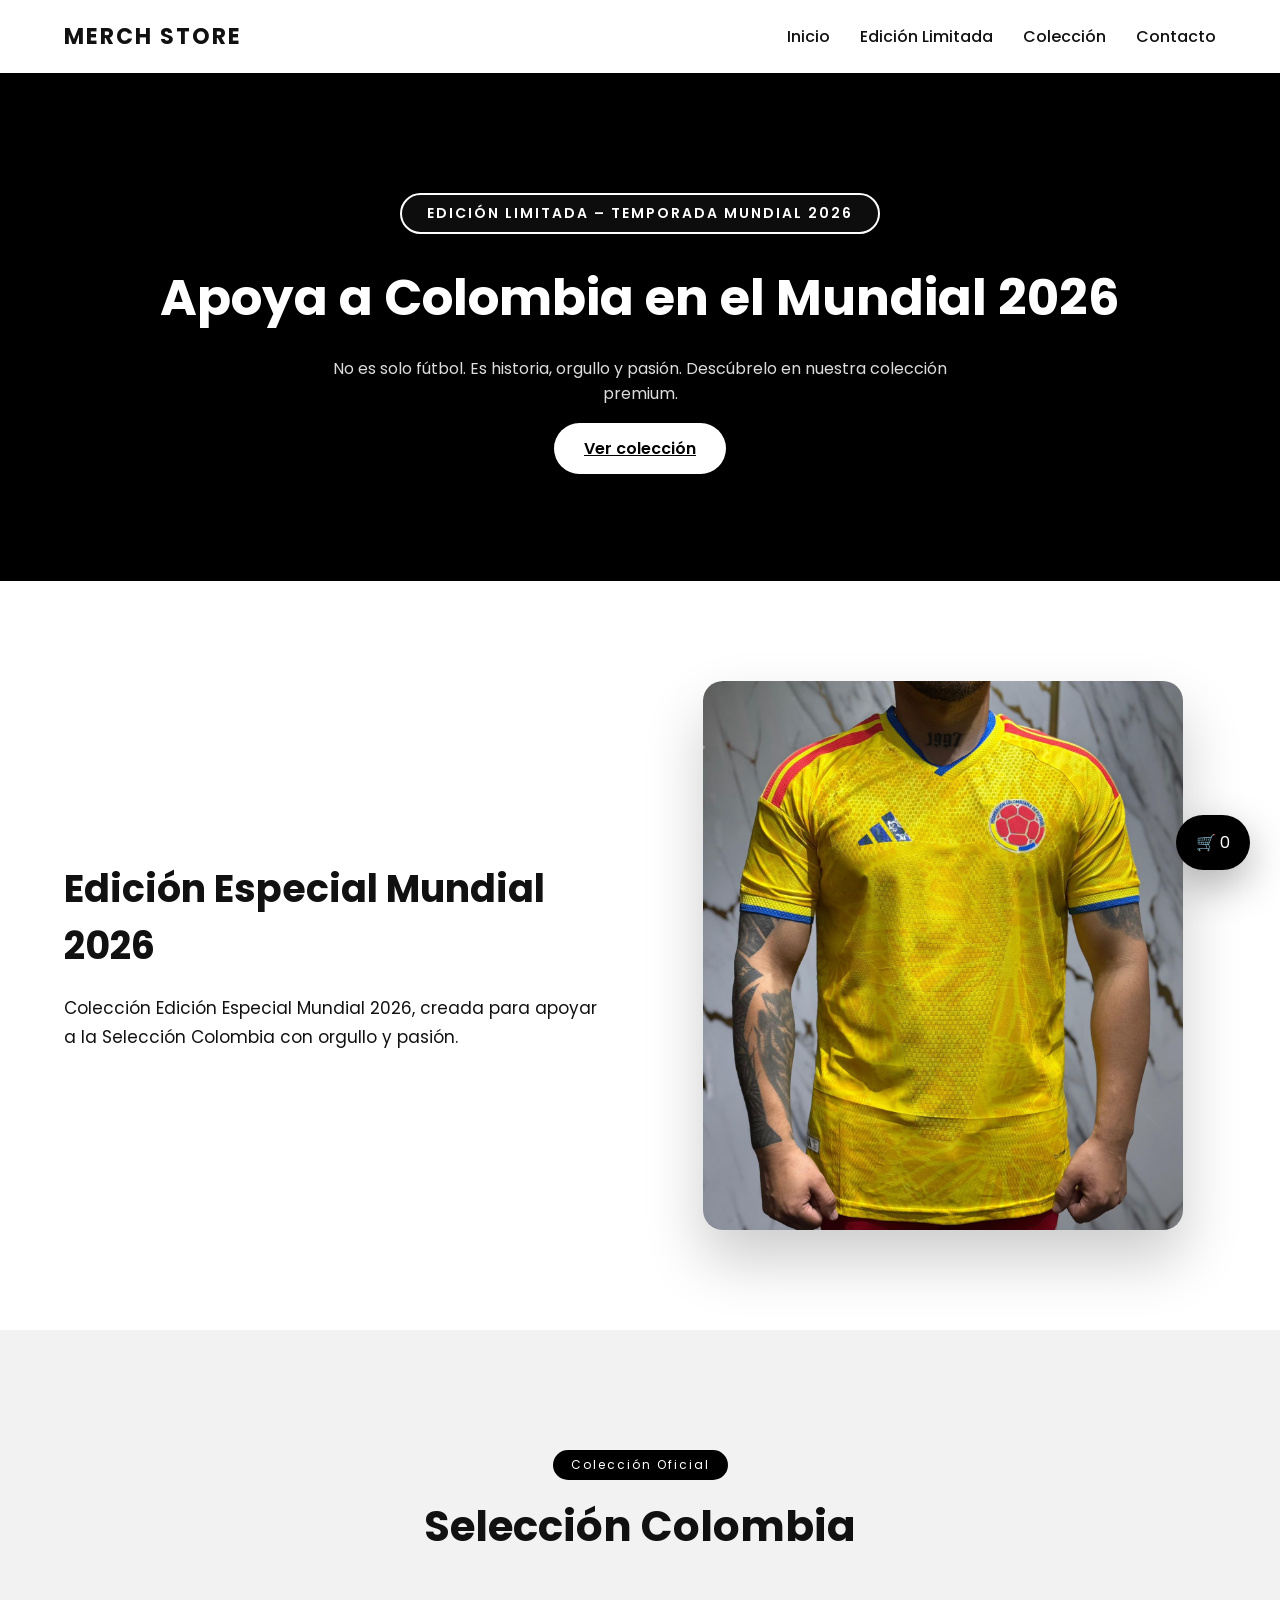
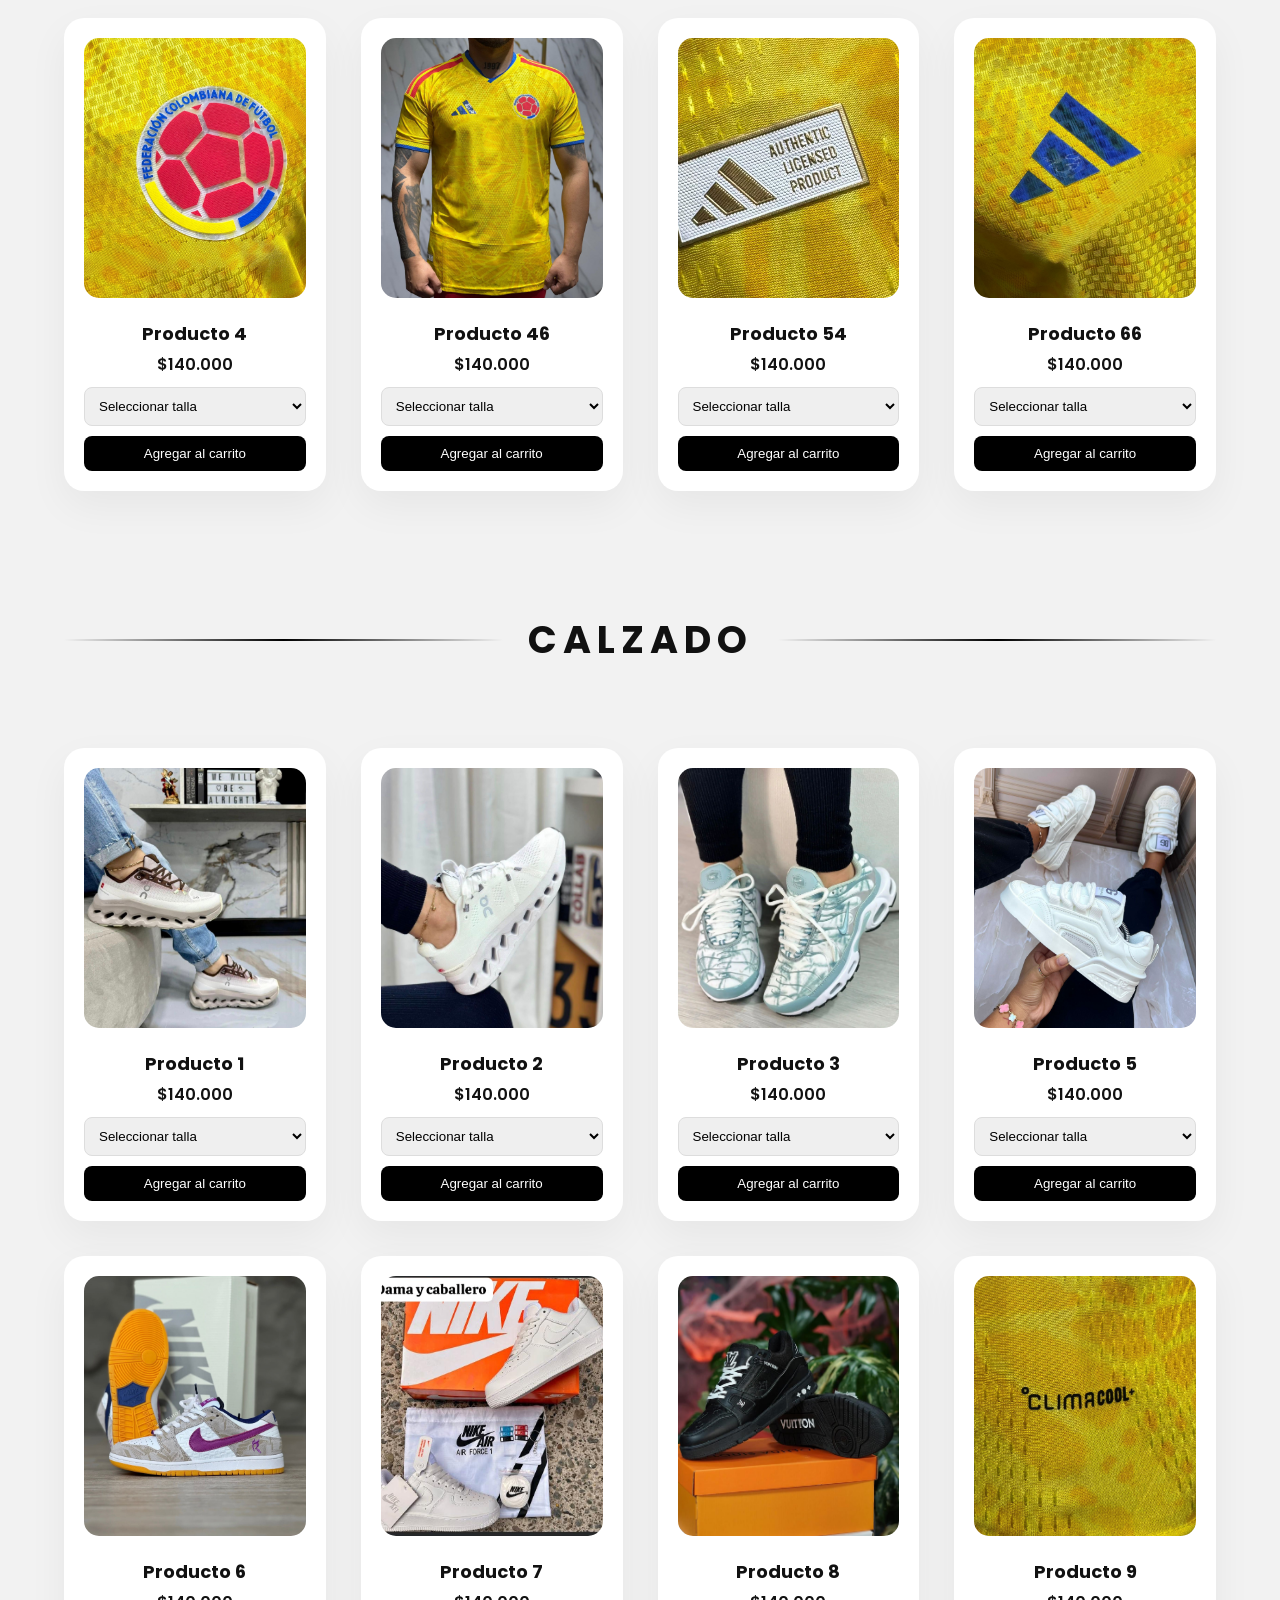
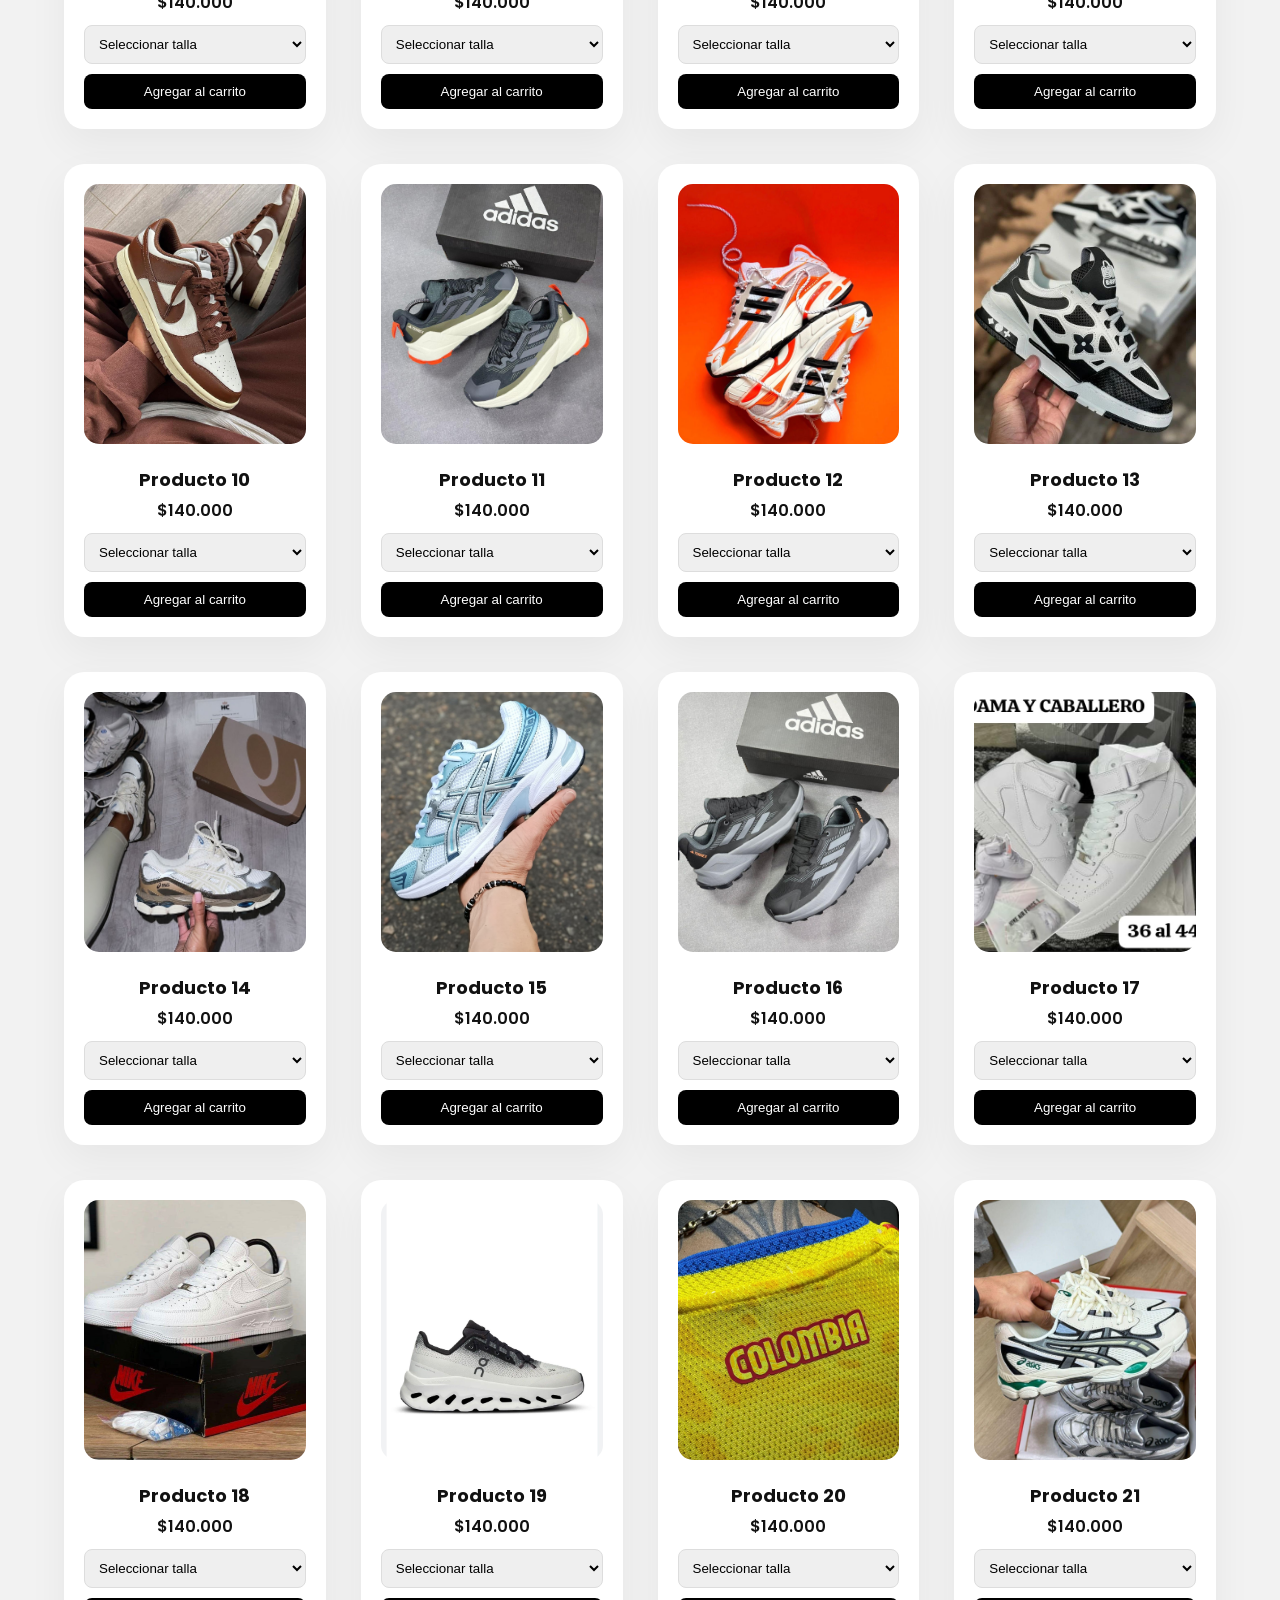
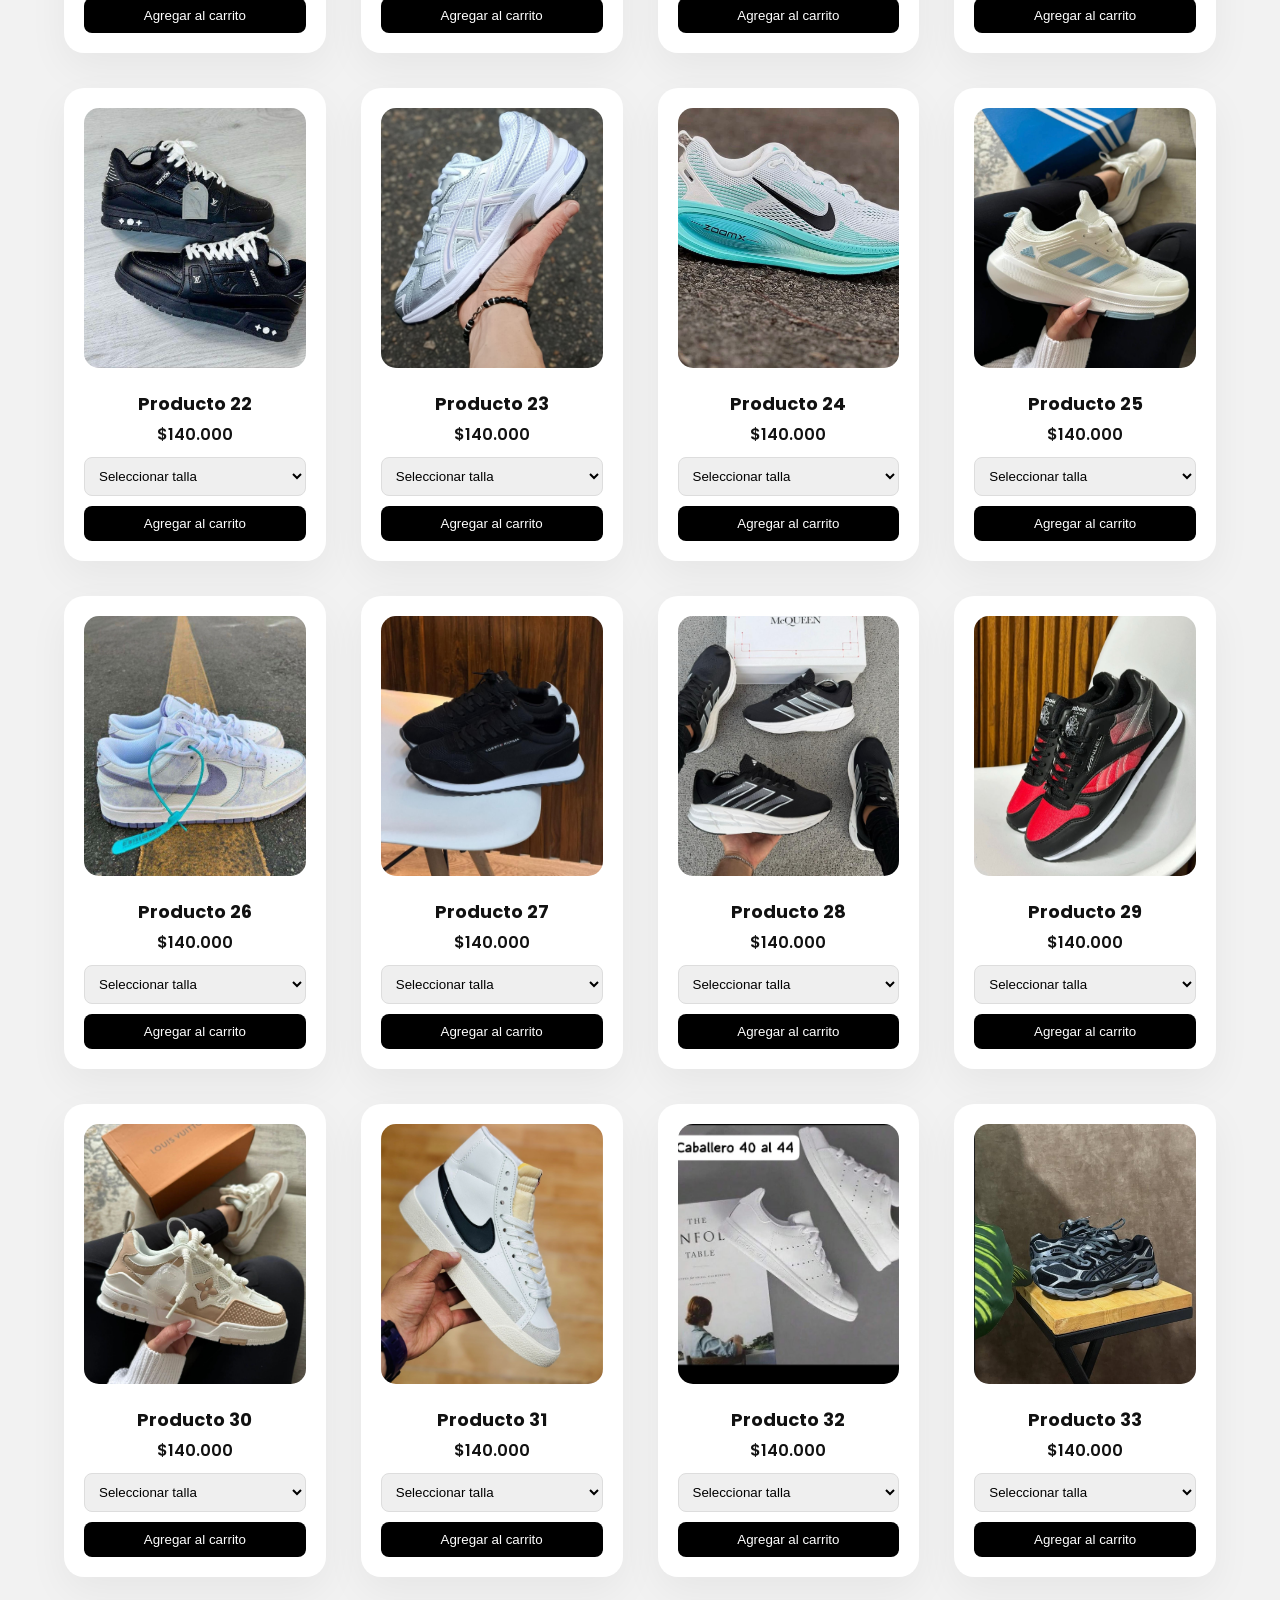
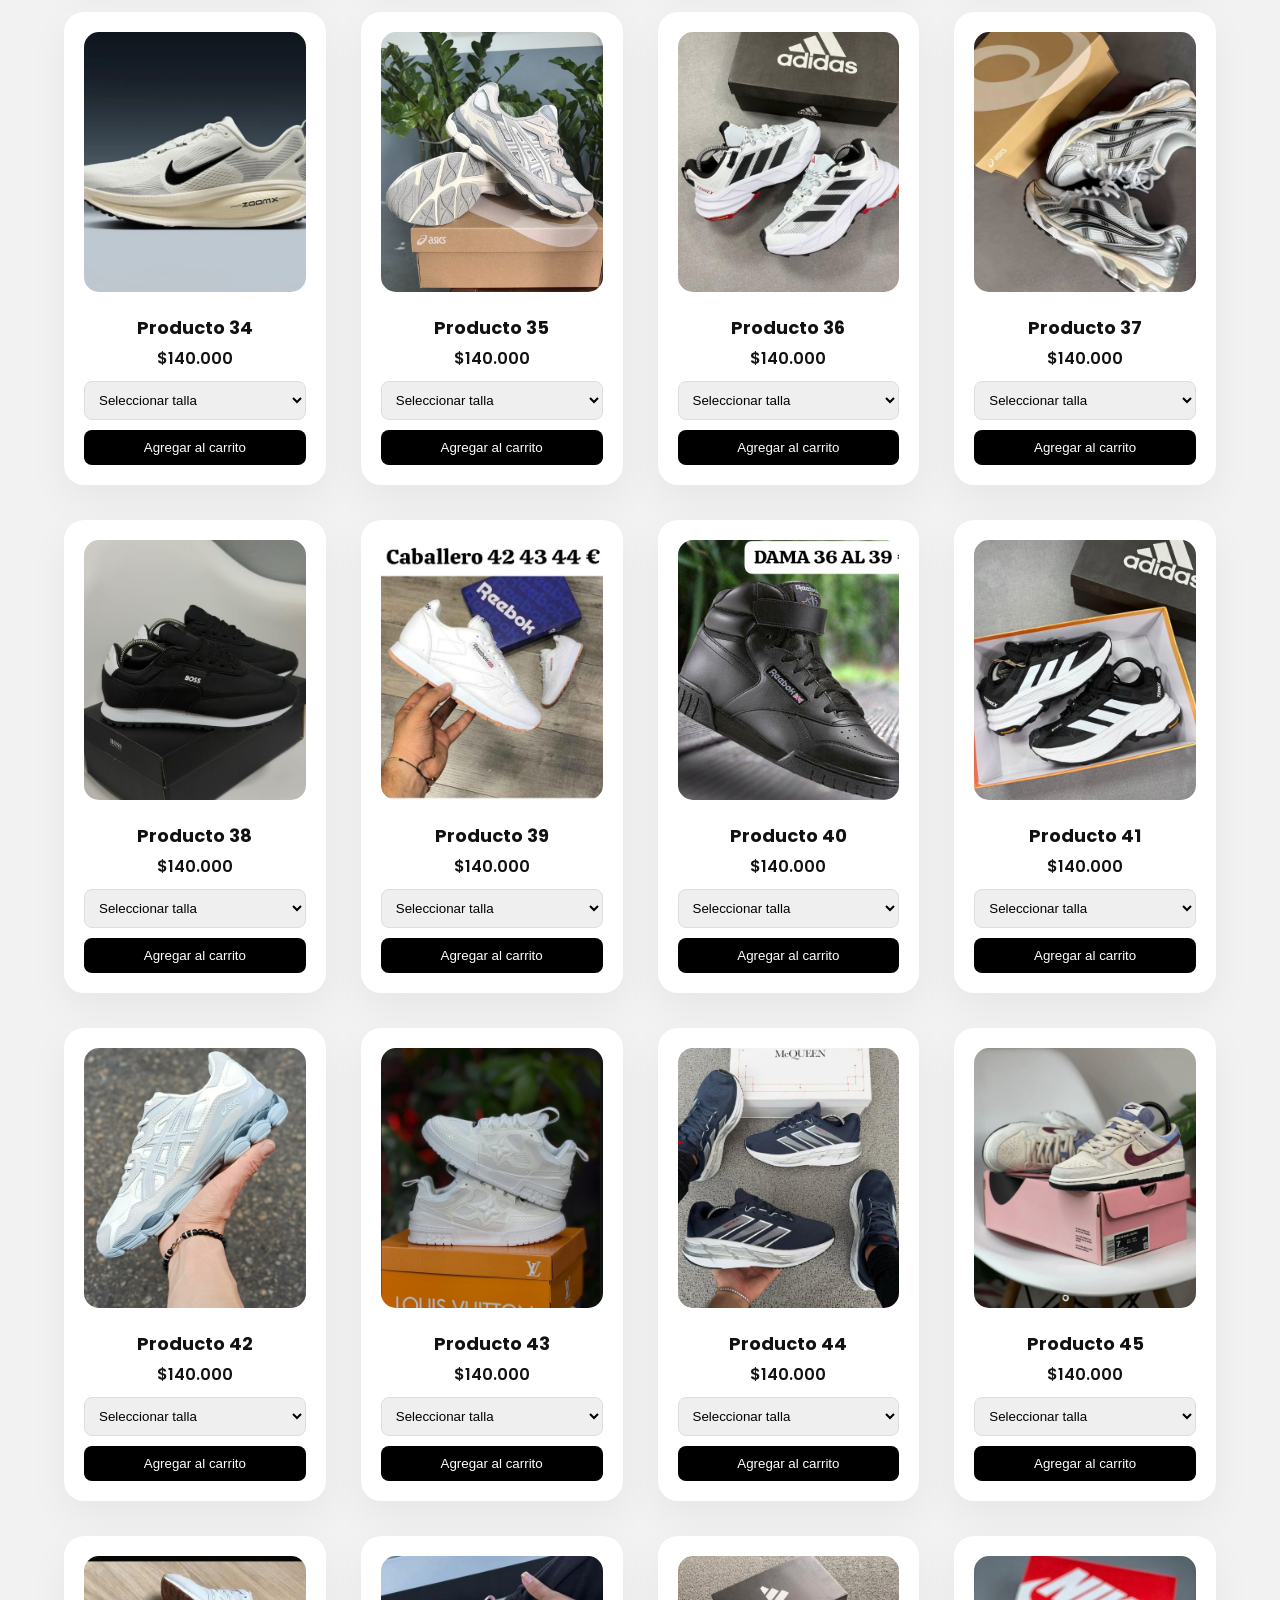
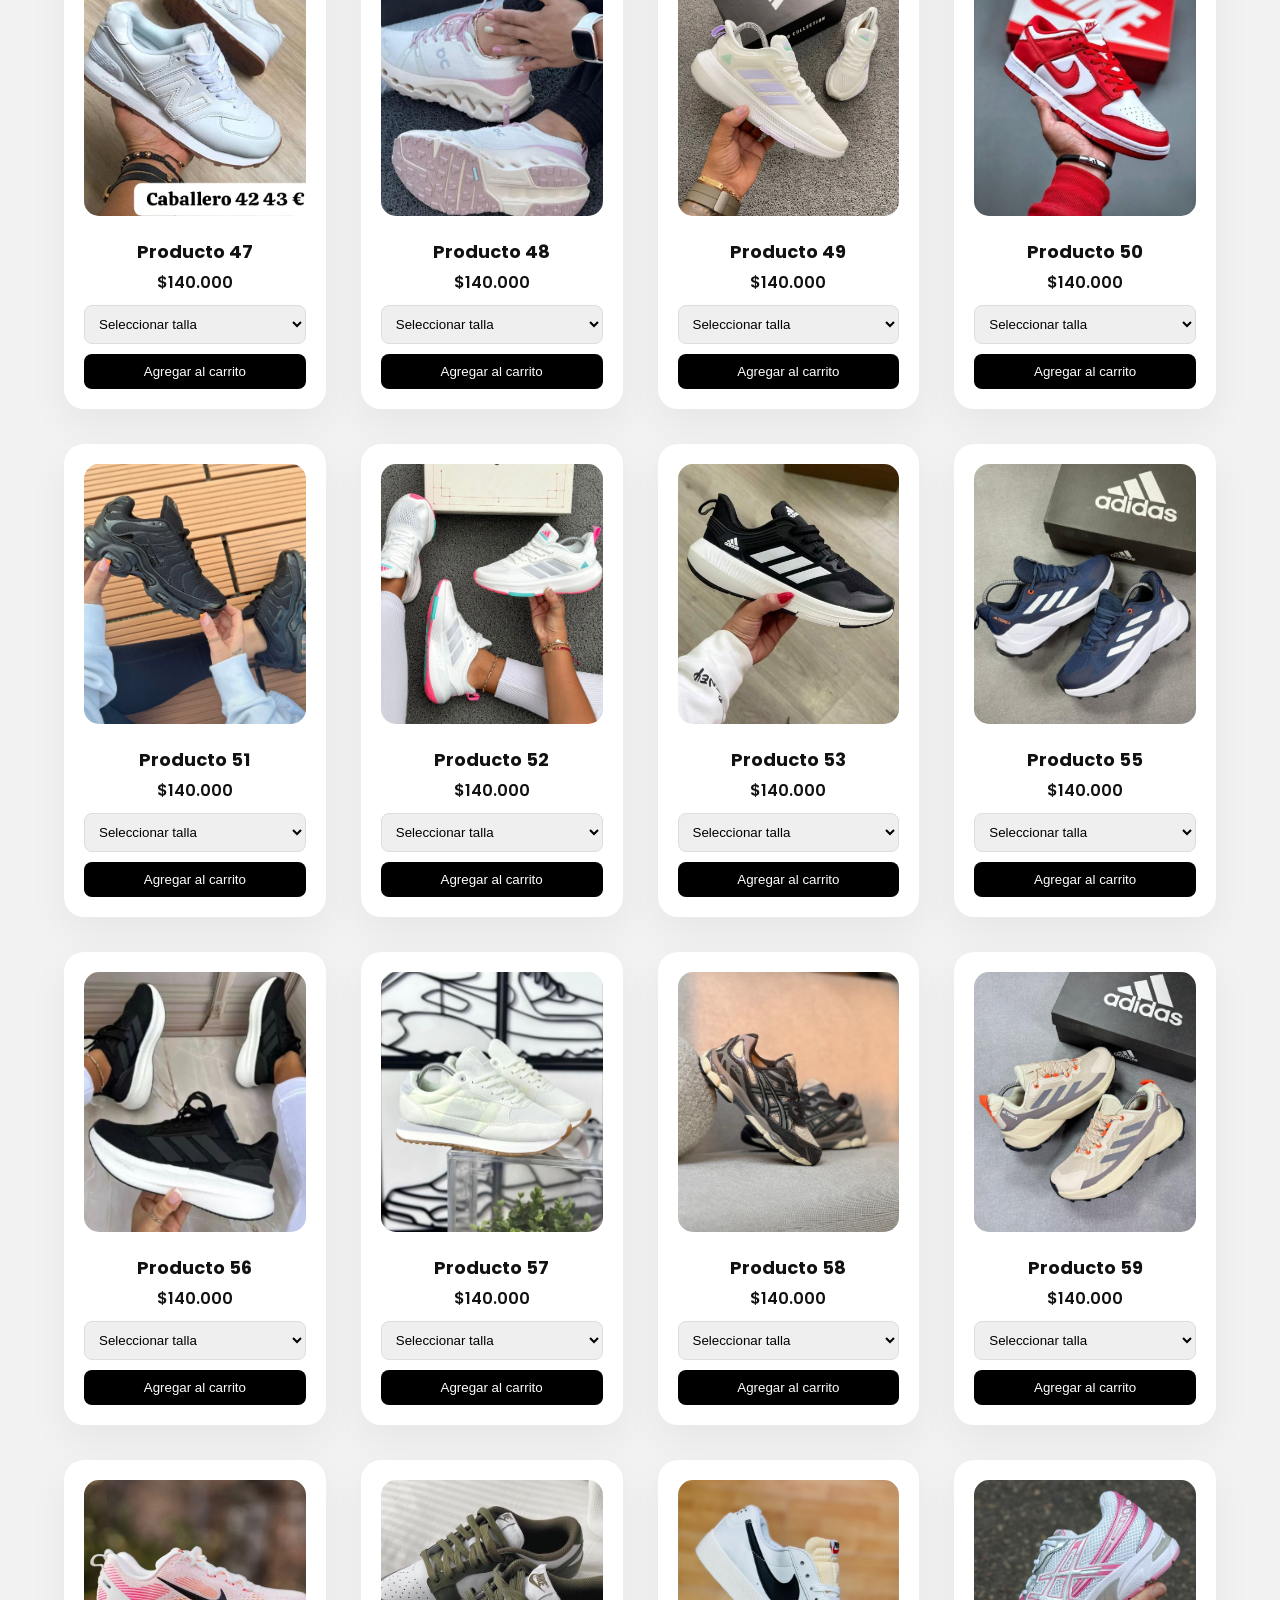
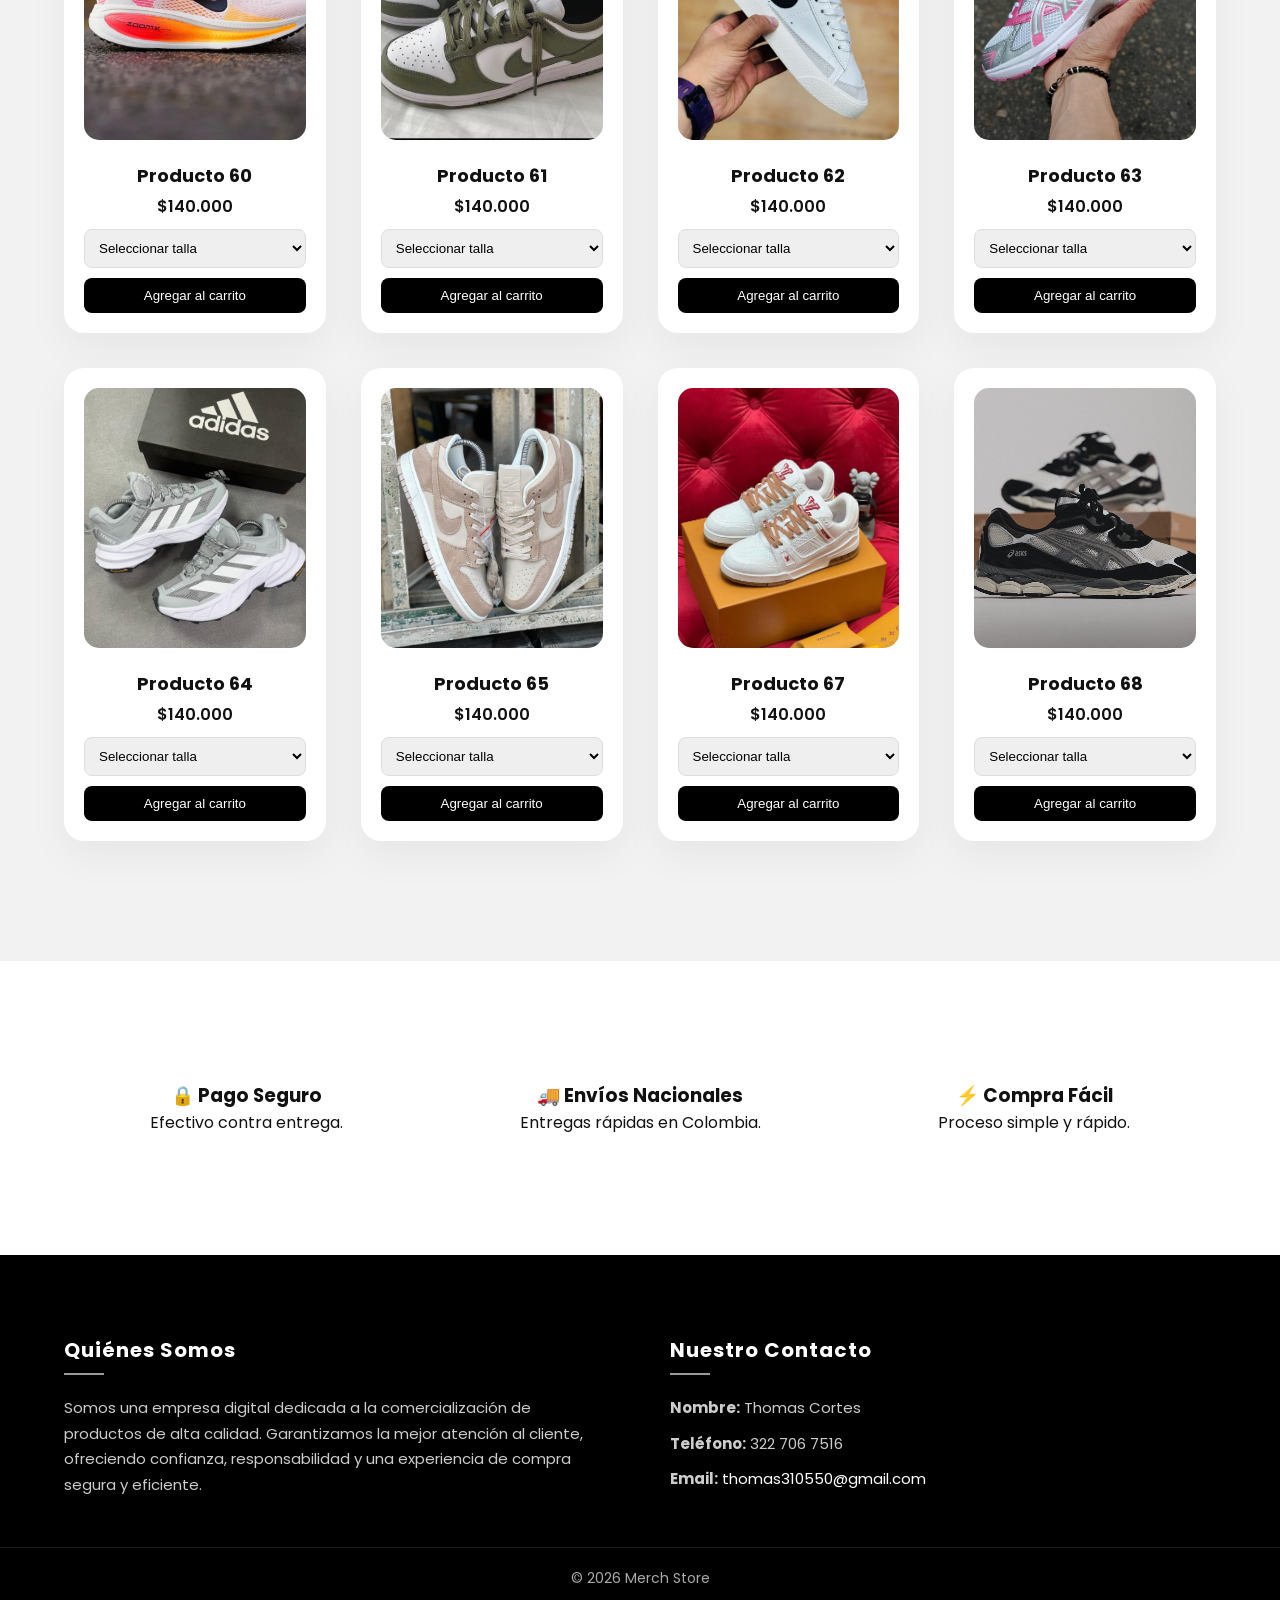
==== commit 883b3203: "actualizacion de la pagina" ====
--- a/index.html
+++ b/index.html
@@ -11,153 +11,139 @@
 
 <body>
 
-<!-- HEADER -->
 <header class="main-header">
     <div class="container nav-container">
         <div class="logo">MERCH STORE</div>
         <nav>
             <ul>
-                <li><a href="#inicio" class="nav-link">Inicio</a></li>
-                <li><a href="#mundial" class="nav-link">Edición Limitada</a></li>
-                <li><a href="#productos" class="nav-link">Colección</a></li>
-                <li><a href="#contacto" class="nav-link">Contacto</a></li>
+                <li><a href="#inicio">Inicio</a></li>
+                <li><a href="#mundial">Edición Limitada</a></li>
+                <li><a href="#productos">Colección</a></li>
+                <li><a href="#contacto">Contacto</a></li>
             </ul>
         </nav>
     </div>
 </header>
 
-<!-- ICONO CARRITO -->
 <div class="cart-icon" onclick="toggleCart()">
     🛒 <span id="cartCount">0</span>
 </div>
 
-<!-- HERO -->
 <section class="hero" id="inicio">
     <div class="hero-content">
         <div class="limited-badge">EDICIÓN LIMITADA – TEMPORADA MUNDIAL 2026</div>
-        <h1>Apoya a Colombia en el Mundial 2026 🇨🇴</h1>
-        <p>
-            Vive la pasión del fútbol con nuestra colección premium.
-            Camisetas oficiales y unidades limitadas para verdaderos fanáticos.
-        </p>
+        <h1>Apoya a Colombia en el Mundial 2026</h1>
+        <p>No es solo fútbol. Es historia, orgullo y pasión. Descúbrelo en nuestra colección premium.</p>
         <a href="#productos" class="primary-btn">Ver colección</a>
     </div>
 </section>
 
-<!-- SECCIÓN EDICIÓN -->
 <section id="mundial" class="mundial-section">
     <div class="container mundial-container">
         <div class="mundial-text">
-            <h2>Edición Especial Mundial 2026 🇨🇴</h2>
-            <p>
-                Una colección diseñada para apoyar a Colombia en el Mundial 2026.
-                Diseños exclusivos, calidad premium y unidades limitadas.
-            </p>
+            <h2>Edición Especial Mundial 2026</h2>
+            <p>Colección Edición Especial Mundial 2026, creada para apoyar a la Selección Colombia con orgullo y pasión.</p>
         </div>
         <div class="mundial-image">
-            <img src="images/producto-4.jpg.JPG" alt="Edición Mundial 2026">
+            <img src="images/producto-46.jpg.JPG" alt="">
         </div>
     </div>
 </section>
 
 <!-- PRODUCTOS -->
 <section id="productos" class="products-section">
+
     <div class="container">
-        <h2 class="section-title">Colección Oficial</h2>
-        <div id="products" class="products-grid">
-            <!-- Se generan automáticamente con JS -->
+
+        <div class="category-header">
+            <span class="category-tag">Colección Oficial</span>
+            <h2>Selección Colombia</h2>
+        </div>
+
+        <div id="seleccionContainer" class="products-grid"></div>
+
+        <div class="modern-divider">
+            <div class="divider-line"></div>
+            <span>CALZADO</span>
+            <div class="divider-line"></div>
+        </div>
+
+        <div id="calzadoContainer" class="products-grid"></div>
+
+    </div>
+</section>
+
+<section class="benefits">
+    <div class="container benefits-container">
+        <div class="benefit">
+            <h3>🔒 Pago Seguro</h3>
+            <p>Efectivo contra entrega.</p>
+        </div>
+        <div class="benefit">
+            <h3>🚚 Envíos Nacionales</h3>
+            <p>Entregas rápidas en Colombia.</p>
+        </div>
+        <div class="benefit">
+            <h3>⚡ Compra Fácil</h3>
+            <p>Proceso simple y rápido.</p>
         </div>
     </div>
 </section>
 
-<!-- BENEFICIOS -->
-<section class="benefits">
-    <div class="container benefits-container">
-        <div class="benefit">
-            <h3>🔒 Pago Seguro</h3>
-            <p>Efectivo contra entrega en todo el país.</p>
-        </div>
-        <div class="benefit">
-            <h3>🚚 Envíos Nacionales</h3>
-            <p>Entregas rápidas y confiables en Colombia.</p>
-        </div>
-        <div class="benefit">
-            <h3>⚡ Compra Fácil</h3>
-            <p>Selecciona tu talla, agrega al carrito y confirma en segundos.</p>
-        </div>
-    </div>
-</section>
-
-<!-- CARRITO LATERAL -->
 <div id="cartSidebar" class="cart-sidebar">
     <div class="cart-header">
         <h3>Tu carrito</h3>
         <span onclick="toggleCart()">✕</span>
     </div>
-
     <div id="cartItems" class="cart-items"></div>
-
-    <div class="cart-footer" style="padding:20px;">
+    <div class="cart-footer">
         <h4>Total: $<span id="cartTotal">0</span></h4>
         <button class="primary-btn" onclick="openCheckout()">Finalizar pedido</button>
     </div>
 </div>
 
-<!-- MODAL COMPRA -->
 <div id="purchaseModal" class="purchase-modal">
     <div class="purchase-card">
-        <span class="close-btn" onclick="closePurchase()" style="cursor:pointer; float:right;">×</span>
+        <span onclick="closePurchase()" class="close-btn">×</span>
         <h2>Finalizar pedido</h2>
-
-        <select id="paymentMethod">
-            <option value="Efectivo contra entrega">Efectivo contra entrega</option>
-        </select>
-
         <input type="text" id="customerName" placeholder="Nombre completo">
         <input type="text" id="customerCity" placeholder="Ciudad">
-        <input type="text" id="customerAddress" placeholder="Dirección completa">
-        <input type="text" id="customerPhone" placeholder="Número de WhatsApp">
-
+        <input type="text" id="customerAddress" placeholder="Dirección">
+        <input type="text" id="customerPhone" placeholder="WhatsApp">
         <button onclick="sendWhatsAppOrder()" class="primary-btn">
-            Confirmar pedido por WhatsApp
+            Confirmar pedido
         </button>
     </div>
 </div>
 
-<!-- TOAST -->
-<div id="toast" class="toast">✔ Producto agregado correctamente</div>
+<div id="toast" class="toast">✔ Producto agregado</div>
 
-<!-- FOOTER PROFESIONAL -->
+<!-- FOOTER ACTUALIZADO -->
 <footer id="contacto" class="footer">
-    <div class="footer-container">
+    <div class="container footer-container">
 
-        <div class="footer-column">
-            <h3>¿Quiénes somos?</h3>
+        <div class="footer-section">
+            <h3>Quiénes Somos</h3>
             <p>
-                Somos una tienda 100% digital especializada en la comercialización 
-                de productos edición Mundial 2026. Garantizamos calidad, 
-                seguridad y atención personalizada.
+                Somos una empresa digital dedicada a la comercialización de productos de alta calidad.
+                Garantizamos la mejor atención al cliente, ofreciendo confianza, responsabilidad
+                y una experiencia de compra segura y eficiente.
             </p>
         </div>
 
-        <div class="footer-column">
-            <h3>Contacto</h3>
-            <p><strong>Thomas Cortes</strong></p>
-            <p>Email: thomas310550@gmail.com</p>
-            <p>WhatsApp: 3227067516</p>
-        </div>
-
-        <div class="footer-column">
-            <h3>Información</h3>
-            <p>Envíos a todo Colombia</p>
-            <p>Pago contra entrega</p>
-            <p>Soporte personalizado</p>
+        <div class="footer-section">
+            <h3>Nuestro Contacto</h3>
+            <p><strong>Nombre:</strong> Thomas Cortes</p>
+            <p><strong>Teléfono:</strong> 322 706 7516</p>
+            <p><strong>Email:</strong> 
+                <a href="mailto:thomas310550@gmail.com">thomas310550@gmail.com</a>
+            </p>
         </div>
 
     </div>
 
     <div class="footer-bottom">
-        © 2026 Merch Store | Todos los derechos reservados
+        © 2026 Merch Store
     </div>
 </footer>
 
--- a/styles.css
+++ b/styles.css
@@ -9,17 +9,20 @@
 
 body{
     font-family:'Poppins',sans-serif;
-    background:#f4f4f4;
-    color:#222;
+    background:#f5f5f7;
+    color:#111;
+    scroll-behavior:smooth;
 }
 
 /* =========================
    VARIABLES
 ========================= */
 :root{
-    --primary:#333333;
-    --dark:#111111;
-    --light:#ffffff;
+    --black:#111;
+    --dark:#1c1c1c;
+    --gray:#888;
+    --light:#fff;
+    --soft:#f2f2f2;
 }
 
 /* =========================
@@ -31,10 +34,20 @@
     margin:auto;
 }
 
-.section-title{
-    text-align:center;
-    font-size:36px;
-    margin-bottom:50px;
+.primary-btn{
+    background:var(--black);
+    color:#fff;
+    padding:14px 30px;
+    border:none;
+    border-radius:40px;
+    cursor:pointer;
+    font-weight:500;
+    transition:0.3s ease;
+}
+
+.primary-btn:hover{
+    background:#000;
+    transform:translateY(-2px);
 }
 
 /* =========================
@@ -46,7 +59,7 @@
     position:sticky;
     top:0;
     z-index:1000;
-    box-shadow:0 2px 10px rgba(0,0,0,0.05);
+    box-shadow:0 4px 20px rgba(0,0,0,0.05);
 }
 
 .nav-container{
@@ -63,16 +76,15 @@
 
 nav ul{
     display:flex;
+    gap:30px;
     list-style:none;
-    gap:30px;
 }
 
 nav a{
     text-decoration:none;
-    color:#222;
+    color:var(--black);
     font-weight:500;
     position:relative;
-    transition:0.3s;
 }
 
 nav a::after{
@@ -82,12 +94,8 @@
     bottom:-6px;
     width:0%;
     height:2px;
-    background:#333;
-    transition:0.3s ease;
-}
-
-nav a:hover{
-    color:#333;
+    background:#000;
+    transition:0.3s;
 }
 
 nav a:hover::after{
@@ -98,53 +106,36 @@
    HERO
 ========================= */
 .hero{
+    background:#000;
+    color:#fff;
+    text-align:center;
     padding:120px 0;
-    text-align:center;
-    background:#000;
-    color:#fff;
 }
 
 .limited-badge{
-    color:#fff;
+    display:inline-block;
     border:2px solid #fff;
-    padding:10px 25px;
+    padding:8px 25px;
     border-radius:50px;
-    display:inline-block;
-    font-weight:600;
     margin-bottom:20px;
+    font-size:14px;
     letter-spacing:2px;
 }
 
 .hero h1{
-    font-size:52px;
+    font-size:50px;
     margin-bottom:20px;
 }
 
 .hero p{
-    max-width:700px;
+    max-width:650px;
     margin:auto;
     margin-bottom:30px;
-    font-size:18px;
     color:#ddd;
 }
 
-.primary-btn{
-    background:#333;
-    color:#fff;
-    padding:14px 35px;
-    border-radius:50px;
-    border:none;
-    cursor:pointer;
-    font-weight:500;
-    transition:0.3s ease;
-}
-
-.primary-btn:hover{
-    background:#222;
-}
-
-/* =========================
-   SECCIÓN MUNDIAL
+/* =========================
+   MUNDIAL SECTION
 ========================= */
 .mundial-section{
     padding:100px 0;
@@ -165,12 +156,12 @@
 }
 
 .mundial-text h2{
-    font-size:42px;
+    font-size:38px;
     margin-bottom:20px;
 }
 
 .mundial-text p{
-    font-size:18px;
+    font-size:17px;
     line-height:1.7;
 }
 
@@ -182,10 +173,10 @@
 
 .mundial-image img{
     width:100%;
-    max-width:500px;
+    max-width:480px;
     border-radius:20px;
-    box-shadow:0 25px 60px rgba(0,0,0,0.2);
-    transition:0.4s ease;
+    box-shadow:0 30px 60px rgba(0,0,0,0.2);
+    transition:0.4s;
 }
 
 .mundial-image img:hover{
@@ -193,84 +184,138 @@
 }
 
 /* =========================
-   PRODUCTOS
+   PRODUCTS
 ========================= */
 .products-section{
-    padding:100px 0;
-    background:#f9f9f9;
-}
-
+    padding:120px 0;
+    background:var(--soft);
+}
+
+.category-header{
+    text-align:center;
+    margin-bottom:60px;
+}
+
+.category-tag{
+    display:inline-block;
+    padding:6px 18px;
+    border-radius:30px;
+    background:#000;
+    color:#fff;
+    font-size:12px;
+    letter-spacing:2px;
+    margin-bottom:15px;
+}
+
+.category-header h2{
+    font-size:42px;
+}
+
+/* MODERN DIVIDER */
+.modern-divider{
+    display:flex;
+    align-items:center;
+    gap:25px;
+    margin:120px 0 80px 0;
+}
+
+.modern-divider span{
+    font-size:38px;
+    font-weight:700;
+    letter-spacing:6px;
+}
+
+.divider-line{
+    flex:1;
+    height:2px;
+    background:linear-gradient(to right,transparent,#000,transparent);
+}
+
+/* GRID */
 .products-grid{
     display:grid;
     grid-template-columns:repeat(auto-fit,minmax(250px,1fr));
-    gap:30px;
-}
-
+    gap:35px;
+}
+
+/* CARD */
 .card{
     background:#fff;
     padding:20px;
-    border-radius:15px;
-    box-shadow:0 10px 30px rgba(0,0,0,0.05);
+    border-radius:20px;
+    box-shadow:0 15px 40px rgba(0,0,0,0.05);
+    transition:0.4s ease;
     text-align:center;
-    transition:0.3s;
 }
 
 .card:hover{
-    transform:translateY(-5px);
+    transform:translateY(-10px);
+    box-shadow:0 25px 60px rgba(0,0,0,0.08);
 }
 
 .card img{
     width:100%;
-    border-radius:10px;
+    height:260px;
+    object-fit:cover;
+    border-radius:15px;
     margin-bottom:15px;
+}
+
+.card h3{
+    font-size:18px;
+    margin-bottom:5px;
+}
+
+.card p{
+    font-weight:600;
+    margin-bottom:10px;
 }
 
 .card select{
     width:100%;
     padding:10px;
-    margin:10px 0;
     border-radius:8px;
     border:1px solid #ddd;
+    margin-bottom:10px;
 }
 
 .card button{
-    background:#333333;
+    width:100%;
+    background:#000;
     color:#fff;
     border:none;
-    padding:10px 20px;
+    padding:10px;
     border-radius:8px;
     cursor:pointer;
     transition:0.3s;
 }
 
 .card button:hover{
-    background:#222;
-}
-
-/* =========================
-   BENEFICIOS
+    background:#333;
+}
+
+/* =========================
+   BENEFITS
 ========================= */
 .benefits{
-    padding:80px 0;
+    padding:90px 0;
     background:#fff;
 }
 
 .benefits-container{
     display:flex;
     justify-content:space-between;
+    gap:30px;
     flex-wrap:wrap;
-    gap:30px;
 }
 
 .benefit{
     flex:1;
     min-width:250px;
     text-align:center;
-    padding:20px;
-    border-radius:12px;
-    transition:0.3s ease;
-    cursor:pointer;
-    background:#fff;
+    padding:30px;
+    border-radius:15px;
+    transition:0.3s;
 }
 
 .benefit:hover{
@@ -280,27 +325,23 @@
 }
 
 /* =========================
-   CARRITO ICONO
+   CART ICON
 ========================= */
 .cart-icon{
     position:fixed;
     bottom:30px;
     right:30px;
-    background:#333333;
+    background:#000;
     color:#fff;
     padding:15px 20px;
     border-radius:50px;
     cursor:pointer;
     z-index:1001;
-    transition:0.3s;
-}
-
-.cart-icon:hover{
-    background:#222;
-}
-
-/* =========================
-   CARRITO LATERAL
+    box-shadow:0 15px 40px rgba(0,0,0,0.3);
+}
+
+/* =========================
+   CART SIDEBAR
 ========================= */
 .cart-sidebar{
     position:fixed;
@@ -309,8 +350,8 @@
     width:350px;
     height:100%;
     background:#fff;
-    box-shadow:-5px 0 20px rgba(0,0,0,0.1);
-    transition:0.3s;
+    box-shadow:-5px 0 30px rgba(0,0,0,0.1);
+    transition:0.4s ease;
     display:flex;
     flex-direction:column;
     z-index:1002;
@@ -322,9 +363,10 @@
 
 .cart-header{
     padding:20px;
+    font-weight:600;
     display:flex;
     justify-content:space-between;
-    font-weight:600;
+    border-bottom:1px solid #eee;
 }
 
 .cart-items{
@@ -341,45 +383,17 @@
 }
 
 .cart-item img{
-    width:70px;
+    width:65px;
     border-radius:10px;
 }
 
 .cart-item button{
-    background:#333333;
+    background:#000;
+    color:#fff;
     border:none;
-    color:#fff;
-    font-weight:600;
     padding:5px 10px;
     border-radius:6px;
     cursor:pointer;
-    transition:0.3s;
-}
-
-.cart-item button:hover{
-    background:#222;
-}
-
-/* =========================
-   TOAST
-========================= */
-.toast{
-    position:fixed;
-    top:20px;
-    left:50%;
-    transform:translateX(-50%);
-    background:#333;
-    color:#fff;
-    padding:12px 25px;
-    border-radius:50px;
-    font-weight:500;
-    opacity:0;
-    transition:0.4s ease;
-    z-index:3000;
-}
-
-.toast.show{
-    opacity:1;
 }
 
 /* =========================
@@ -398,13 +412,12 @@
 .purchase-card{
     background:#fff;
     padding:40px;
-    border-radius:15px;
+    border-radius:20px;
     width:90%;
     max-width:400px;
 }
 
-.purchase-card input,
-.purchase-card select{
+.purchase-card input{
     width:100%;
     padding:10px;
     margin-bottom:15px;
@@ -413,48 +426,33 @@
 }
 
 /* =========================
-   FOOTER PROFESIONAL
+   TOAST
+========================= */
+.toast{
+    position:fixed;
+    top:20px;
+    left:50%;
+    transform:translateX(-50%);
+    background:#000;
+    color:#fff;
+    padding:12px 25px;
+    border-radius:30px;
+    opacity:0;
+    transition:0.4s;
+}
+
+.toast.show{
+    opacity:1;
+}
+
+/* =========================
+   FOOTER
 ========================= */
 .footer{
     background:#000;
     color:#fff;
-    padding:80px 0 40px 0;
-}
-
-.footer-container{
-    width:90%;
-    max-width:1200px;
-    margin:auto;
-    display:flex;
-    justify-content:space-between;
-    flex-wrap:wrap;
-    gap:40px;
-}
-
-.footer-column{
-    flex:1;
-    min-width:250px;
-}
-
-.footer-column h3{
-    margin-bottom:20px;
-    font-size:18px;
-    letter-spacing:1px;
-}
-
-.footer-column p{
-    margin-bottom:10px;
-    color:#ccc;
-    font-size:14px;
-}
-
-.footer-bottom{
-    margin-top:50px;
+    padding:60px 0;
     text-align:center;
-    font-size:14px;
-    color:#888;
-    border-top:1px solid #222;
-    padding-top:20px;
 }
 
 /* =========================
@@ -468,15 +466,220 @@
     }
 
     .hero h1{
-        font-size:36px;
+        font-size:34px;
     }
 
-    .mundial-text h2{
-        font-size:30px;
+    .modern-divider span{
+        font-size:24px;
+        letter-spacing:3px;
     }
+
+    .divider-line{
+        display:none;
+    }
+}
+/* =========================
+   FOOTER EXPANDIDO (AÑADIDO)
+========================= */
+
+.footer{
+    padding:80px 0 40px 0; /* ampliamos espacio pero sin borrar tu estilo */
+}
+
+.footer .container{
+    margin-bottom:40px;
+}
+
+/* Contenedor interno del footer */
+.footer-container{
+    display:flex;
+    justify-content:space-between;
+    align-items:flex-start;
+    gap:60px;
+    flex-wrap:wrap;
+    text-align:left;
+}
+
+/* Columnas */
+.footer-section{
+    flex:1;
+    min-width:280px;
+}
+
+/* Títulos */
+.footer-section h3{
+    font-size:20px;
+    margin-bottom:20px;
+    letter-spacing:1px;
+    position:relative;
+}
+
+/* Línea decorativa elegante */
+.footer-section h3::after{
+    content:"";
+    display:block;
+    width:40px;
+    height:2px;
+    background:#fff;
+    margin-top:8px;
+    opacity:0.6;
+}
+
+/* Texto */
+.footer-section p{
+    color:#ccc;
+    line-height:1.7;
+    margin-bottom:10px;
+    font-size:15px;
+}
+
+/* Enlaces */
+.footer-section a{
+    color:#fff;
+    text-decoration:none;
+    transition:0.3s;
+}
+
+.footer-section a:hover{
+    color:#bbb;
+}
+
+/* Línea superior del copyright */
+.footer-bottom{
+    border-top:1px solid rgba(255,255,255,0.1);
+    padding-top:20px;
+    margin-top:20px;
+    font-size:14px;
+    color:#aaa;
+}
+
+/* RESPONSIVE FOOTER */
+@media(max-width:900px){
 
     .footer-container{
         flex-direction:column;
         text-align:center;
+        gap:40px;
     }
+
+    .footer-section h3::after{
+        margin-left:auto;
+        margin-right:auto;
+    }
+}
+/* =========================
+   HERO PREMIUM MEJORAS
+========================= */
+
+/* Badge edición limitada con brillo sutil */
+.limited-badge{
+    position:relative;
+    overflow:hidden;
+    font-weight:600;
+    background:rgba(255,255,255,0.05);
+    backdrop-filter:blur(6px);
+}
+
+.limited-badge::before{
+    content:"";
+    position:absolute;
+    top:0;
+    left:-100%;
+    width:100%;
+    height:100%;
+    background:linear-gradient(
+        120deg,
+        transparent,
+        rgba(255,255,255,0.6),
+        transparent
+    );
+    animation:shine 3s infinite;
+}
+
+@keyframes shine{
+    0%{ left:-100%; }
+    60%{ left:100%; }
+    100%{ left:100%; }
+}
+
+/* Botón premium con efecto glow */
+.hero .primary-btn{
+    background:#fff;
+    color:#000;
+    font-weight:600;
+    box-shadow:0 0 0 rgba(255,255,255,0);
+    transition:0.4s ease;
+}
+
+.hero .primary-btn:hover{
+    background:#fff;
+    color:#000;
+    transform:translateY(-3px) scale(1.05);
+    box-shadow:0 0 25px rgba(255,255,255,0.6);
+}
+/* Sombra suave general más elegante */
+.card,
+.benefit,
+.purchase-card{
+    transition:0.4s ease;
+}
+
+.card:hover{
+    box-shadow:0 30px 80px rgba(0,0,0,0.12);
+}
+
+/* Scroll suave más premium */
+html{
+    scroll-behavior:smooth;
+}
+/* =========================
+   CART PREMIUM ANIMATION
+========================= */
+
+/* Fondo más elegante */
+.cart-sidebar{
+    backdrop-filter:blur(10px);
+    background:rgba(255,255,255,0.98);
+    transform:translateX(40px);
+    opacity:0;
+}
+
+/* Cuando se activa */
+.cart-sidebar.active{
+    right:0;
+    transform:translateX(0);
+    opacity:1;
+}
+
+/* Animación suave de apertura */
+.cart-sidebar{
+    transition:all 0.5s cubic-bezier(.77,0,.18,1);
+}
+
+/* Animación productos dentro del carrito */
+.cart-item{
+    opacity:0;
+    transform:translateY(15px);
+    animation:fadeCartItem 0.4s ease forwards;
+}
+
+@keyframes fadeCartItem{
+    to{
+        opacity:1;
+        transform:translateY(0);
+    }
+}
+
+/* Botón finalizar premium */
+.cart-footer .primary-btn{
+    transition:0.4s ease;
+}
+
+.cart-footer .primary-btn:hover{
+    transform:scale(1.05);
+    box-shadow:0 10px 25px rgba(0,0,0,0.2);
+}
+/* Sombra flotante cuando el carrito está abierto */
+.cart-sidebar.active{
+    box-shadow:-15px 0 60px rgba(0,0,0,0.2);
 }
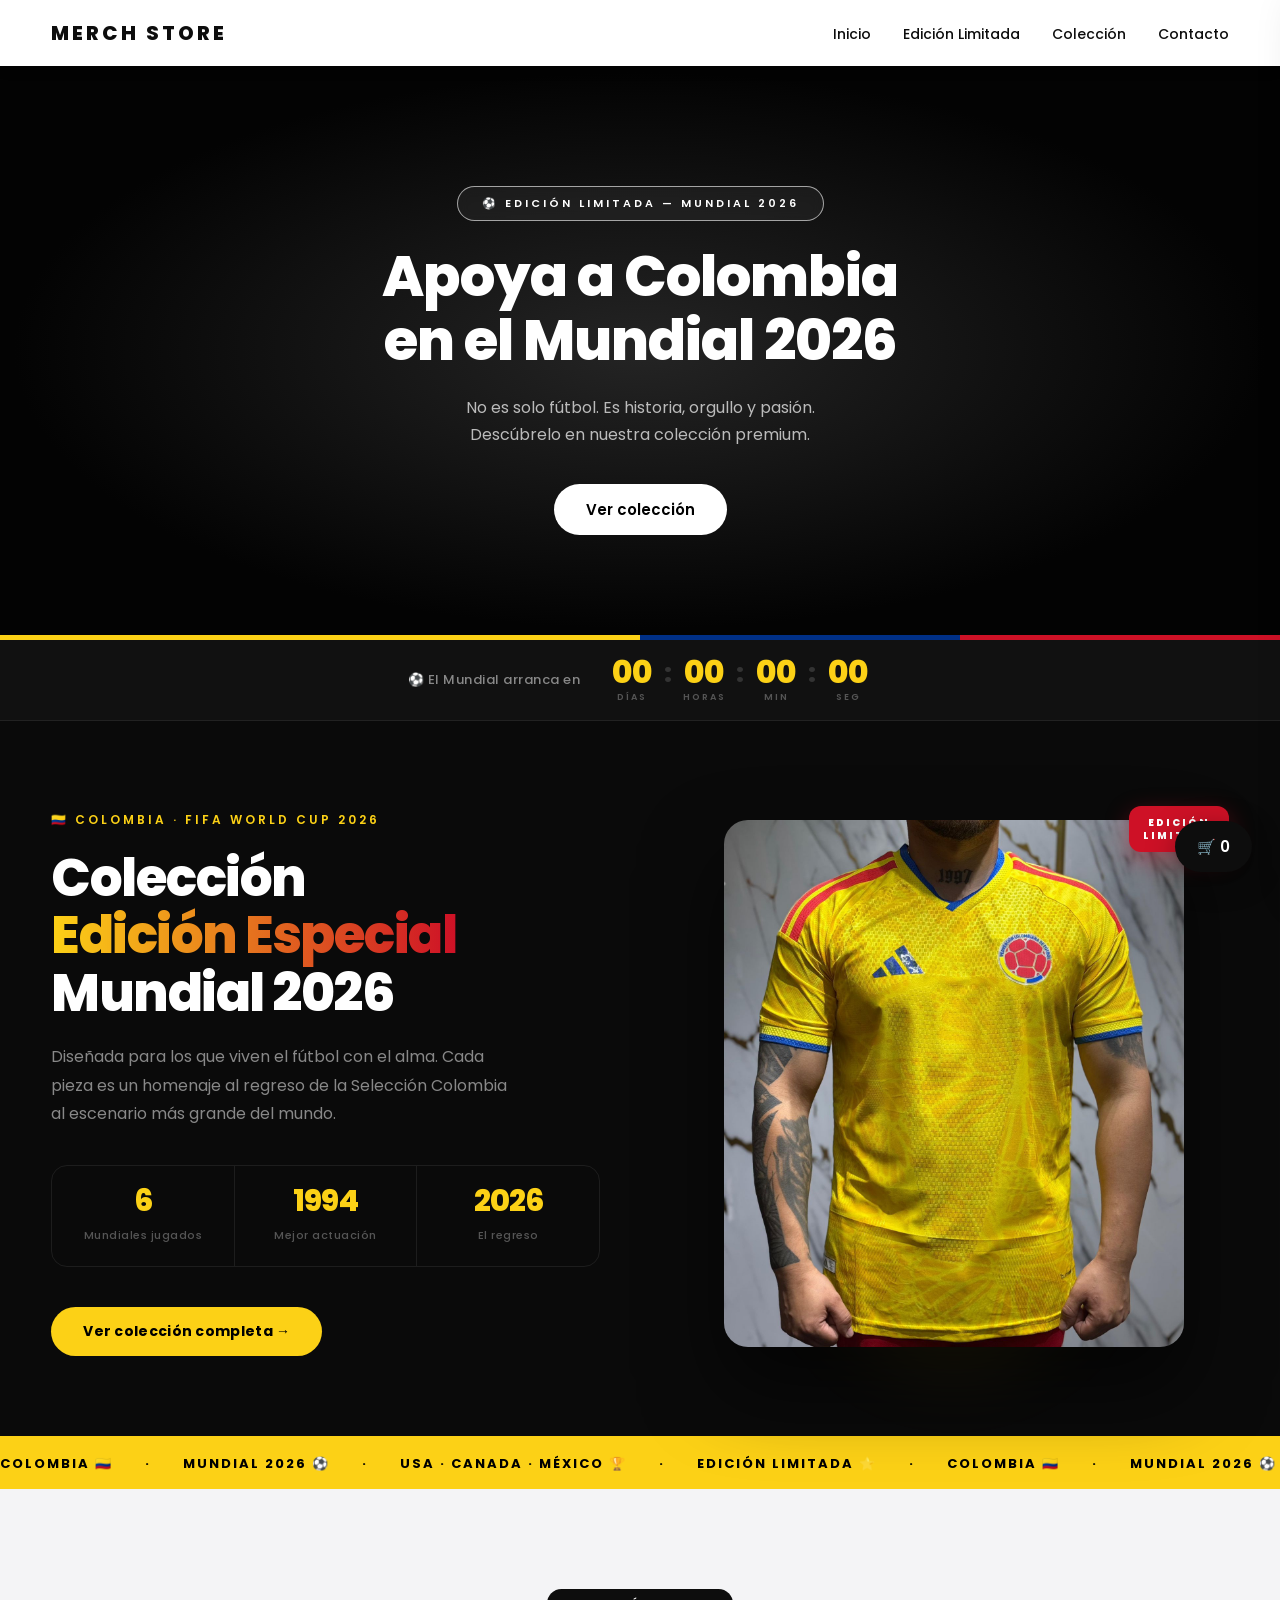
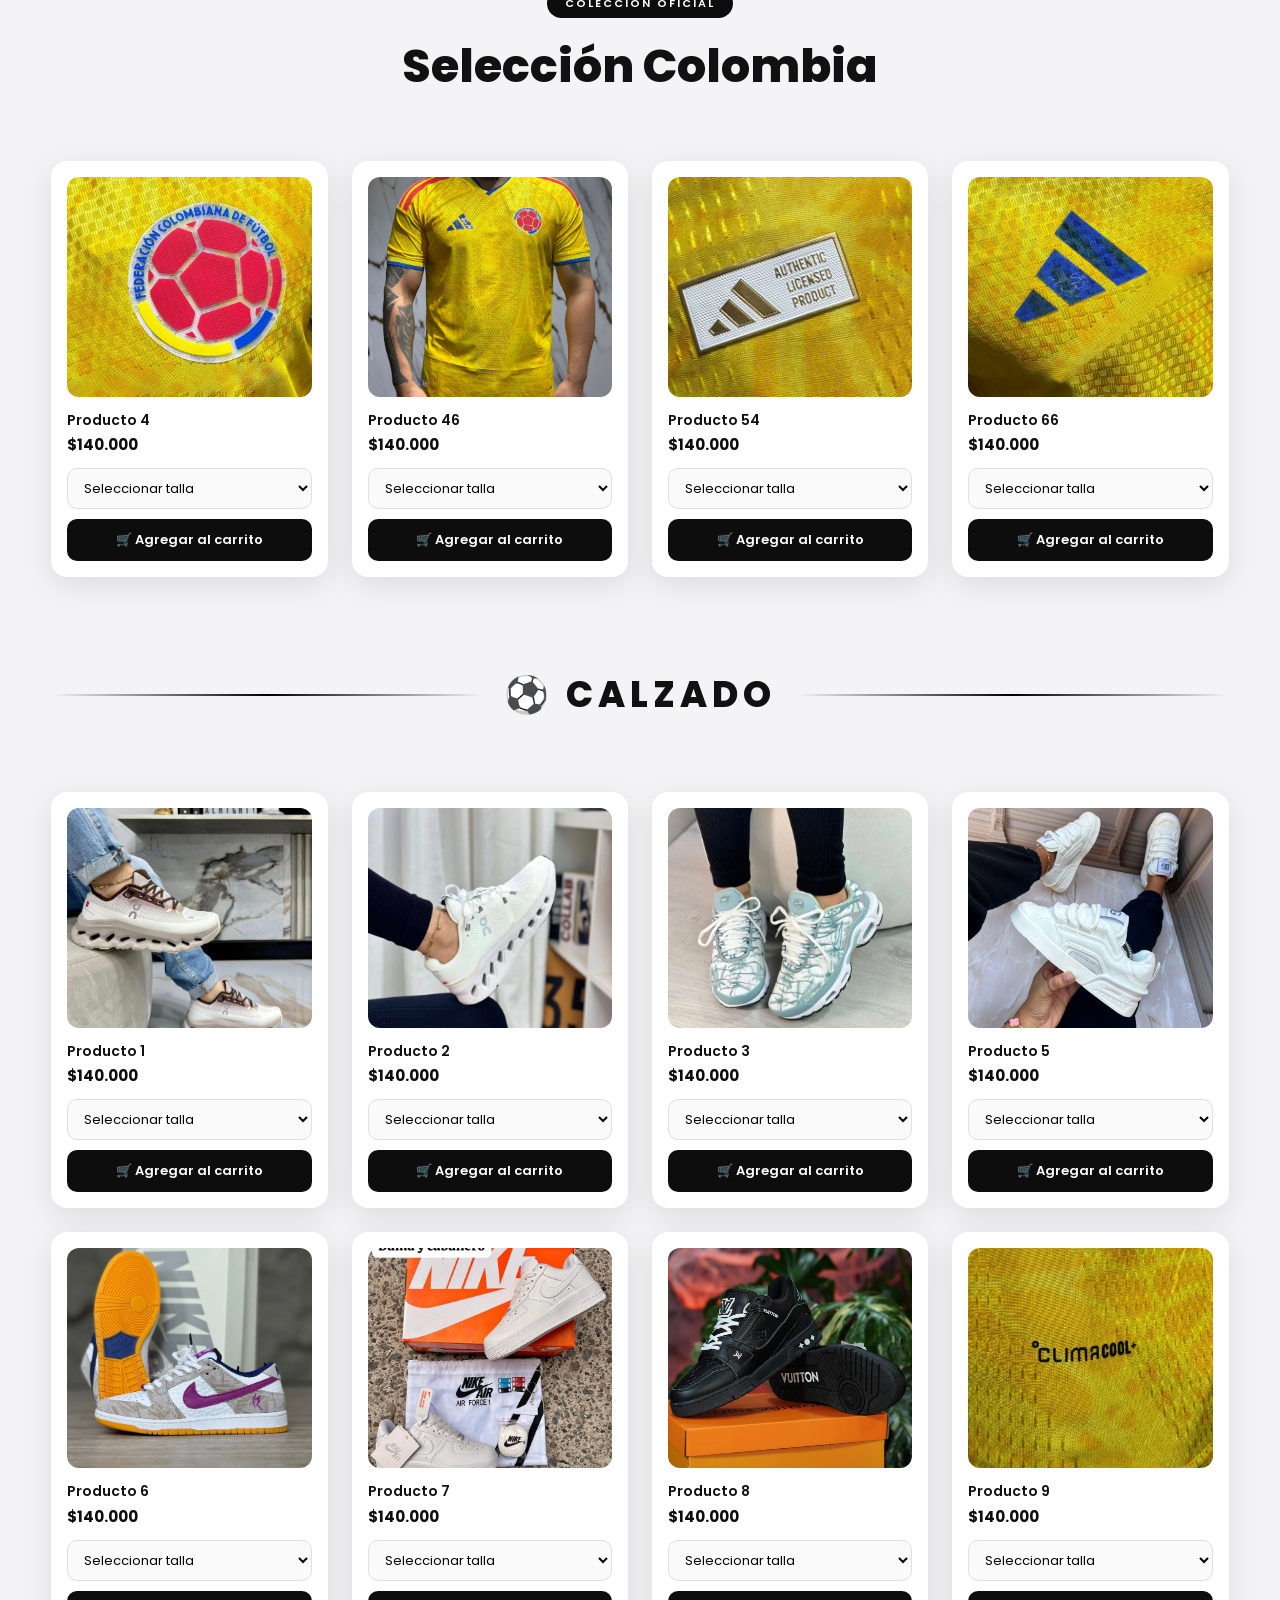
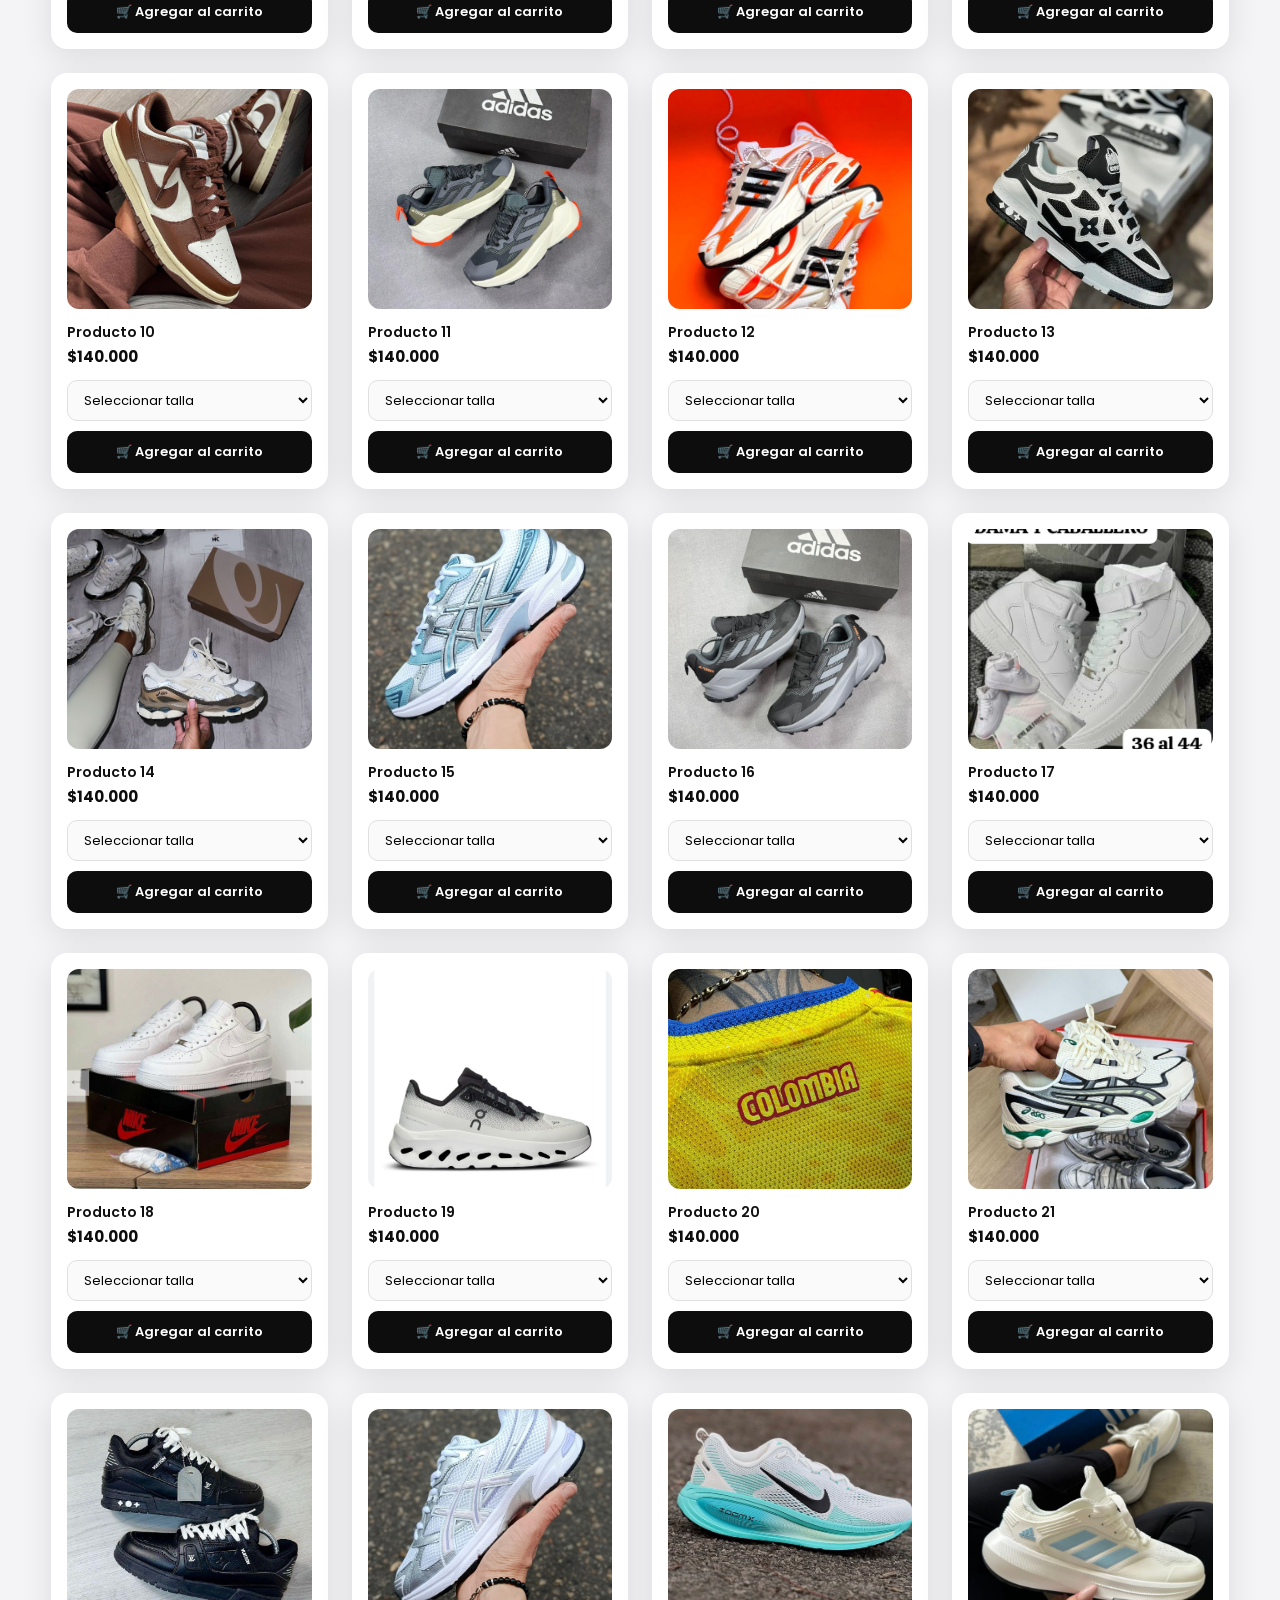
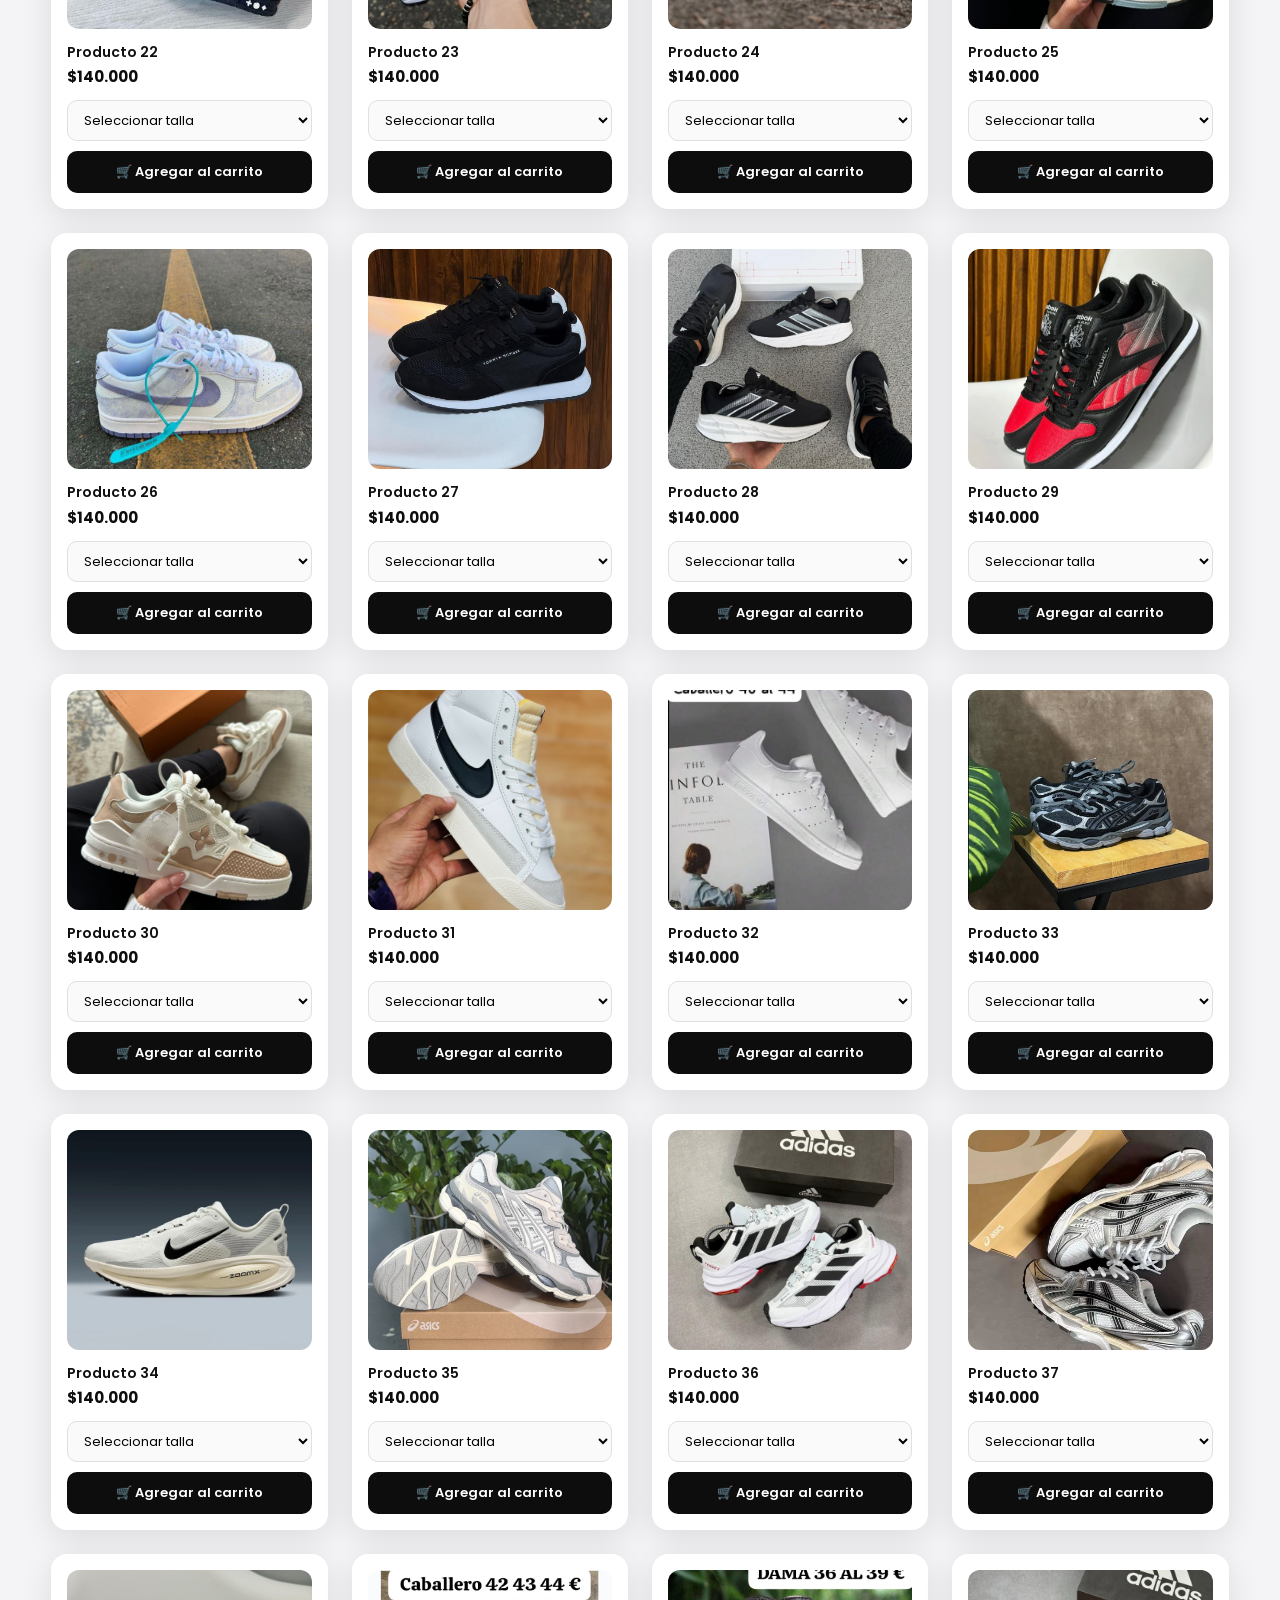
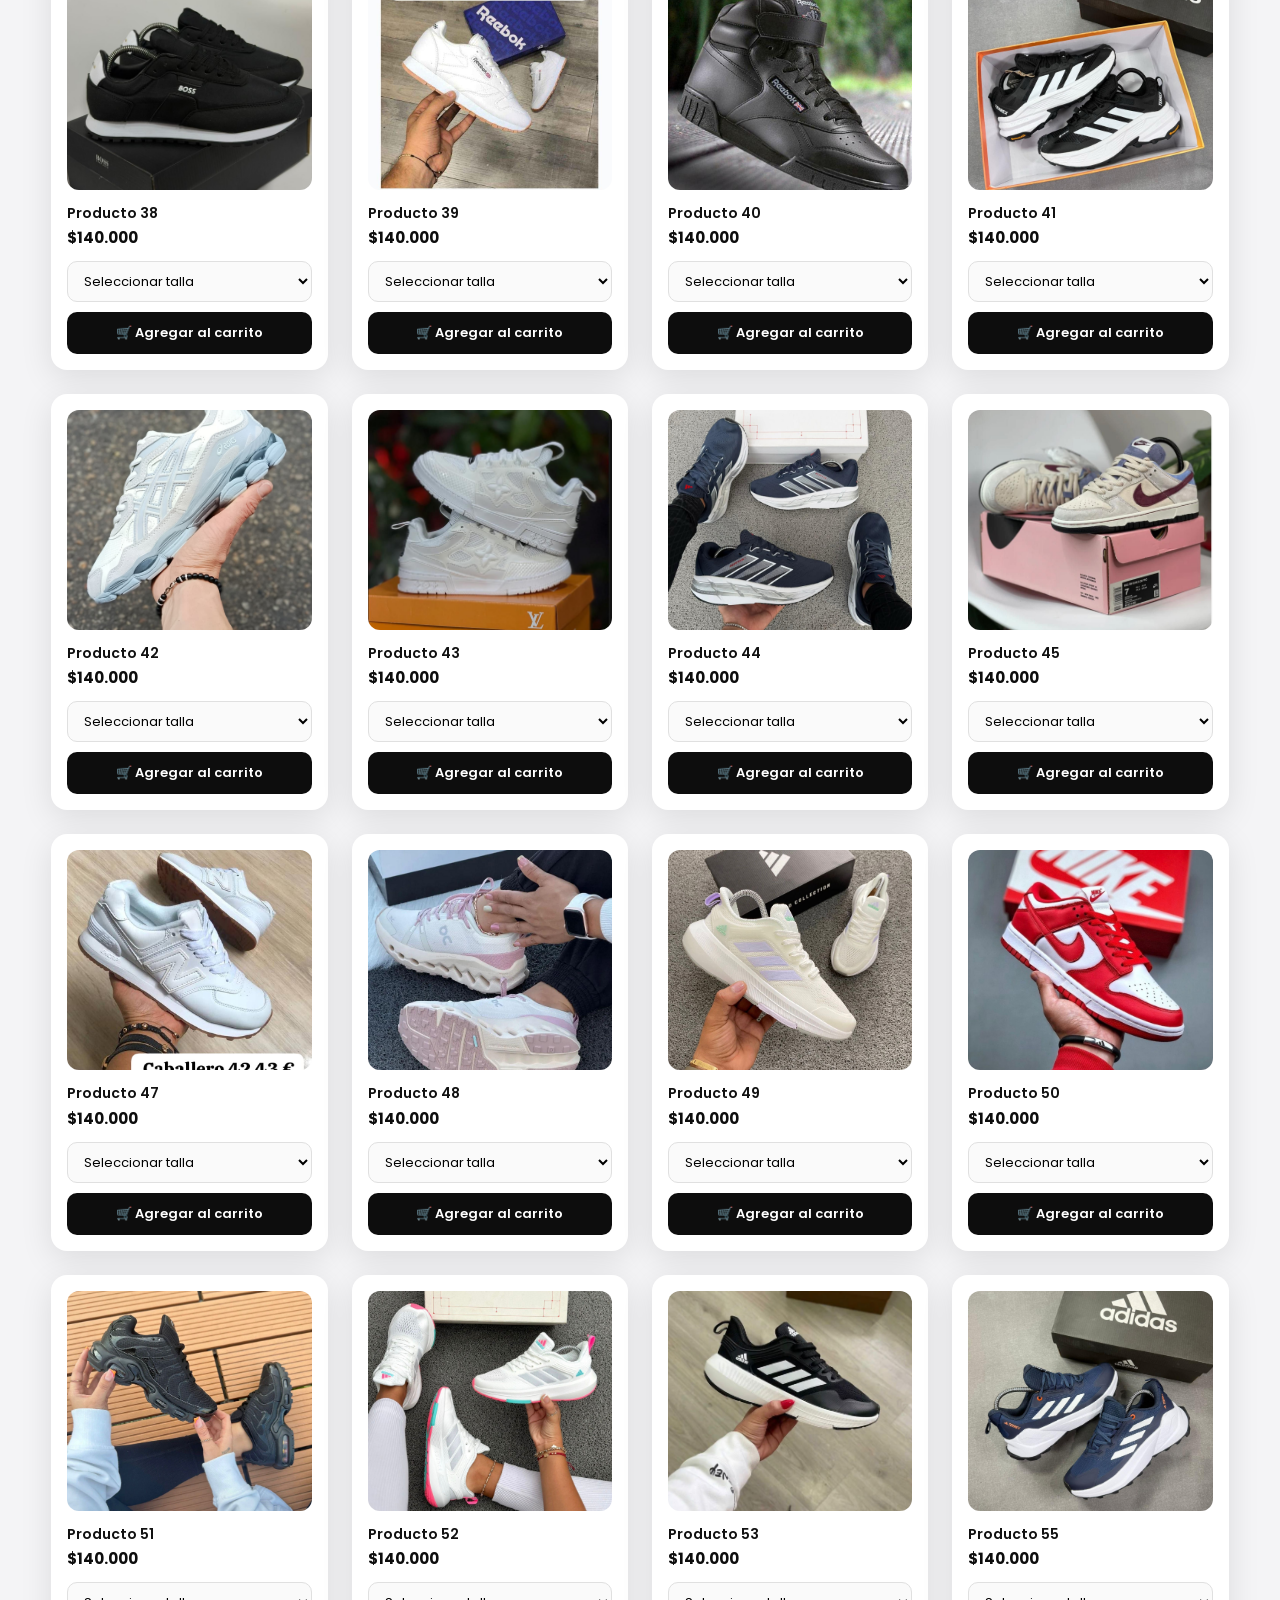
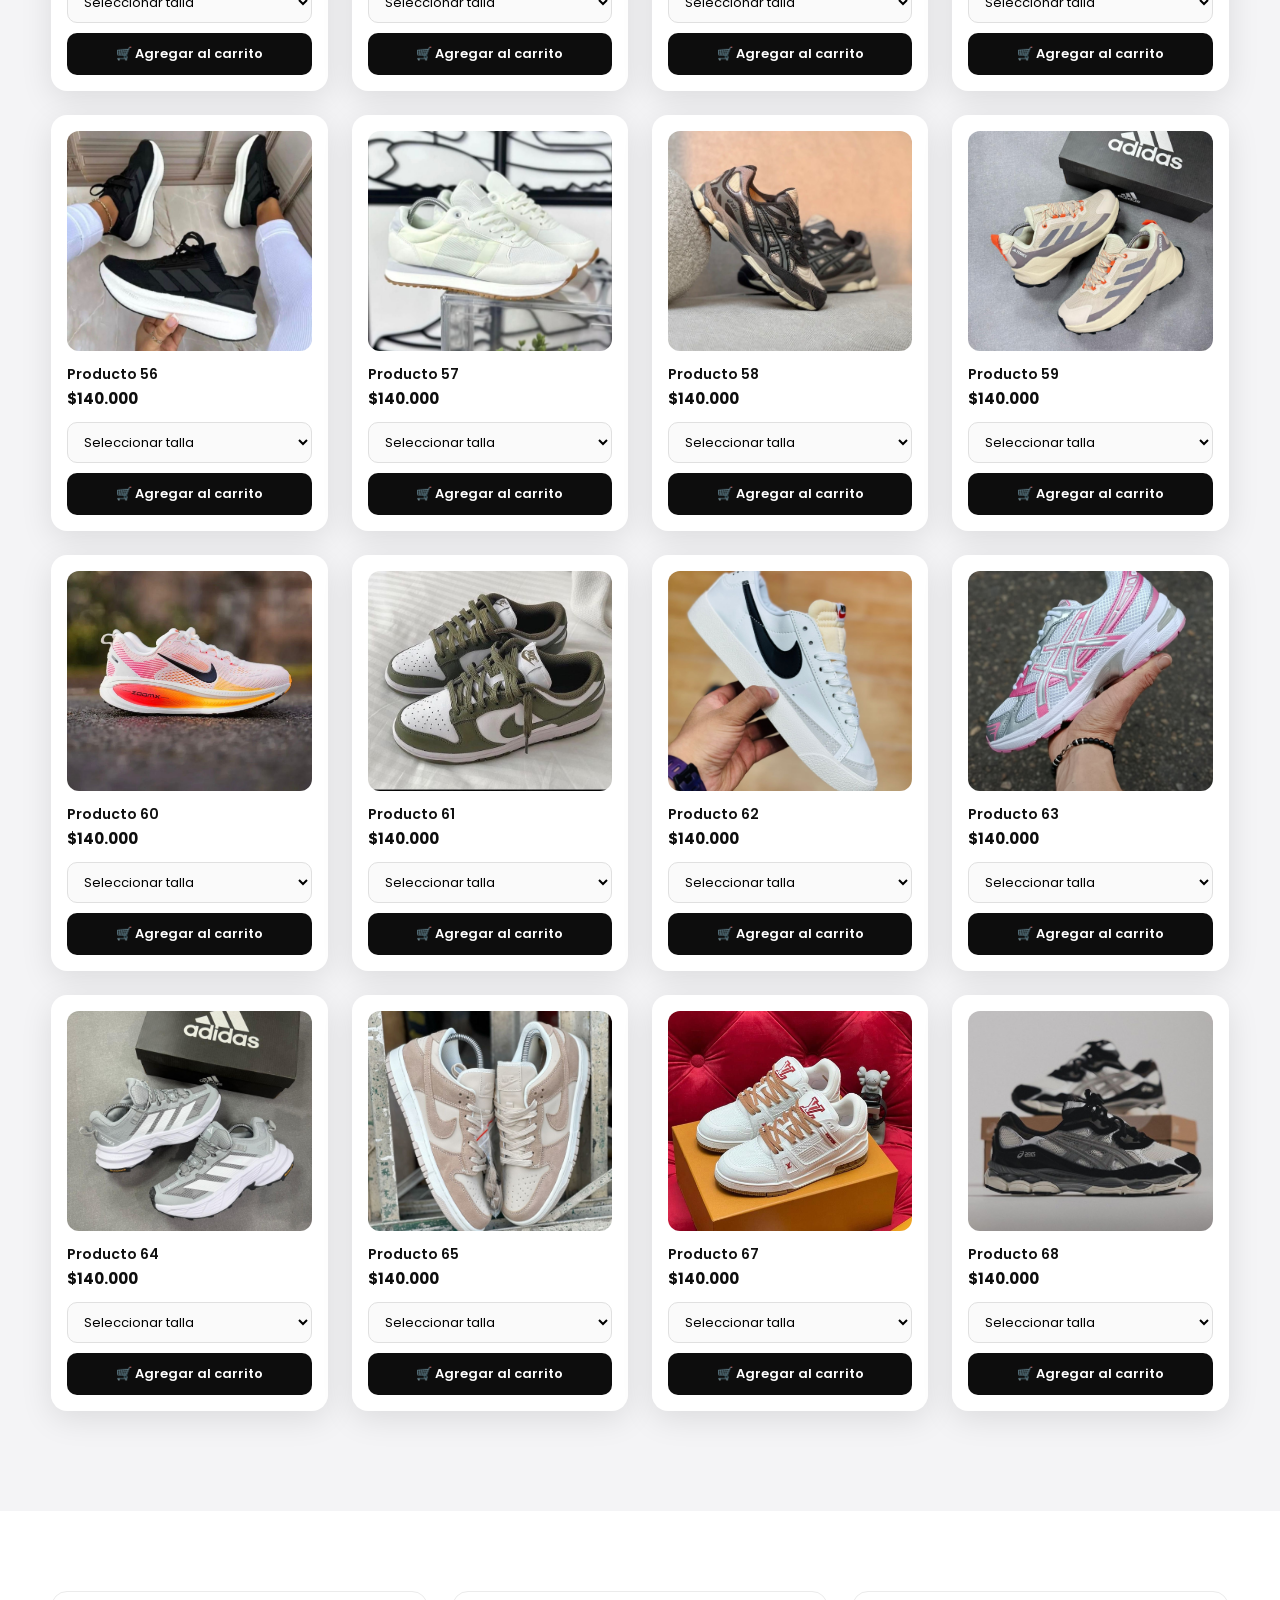
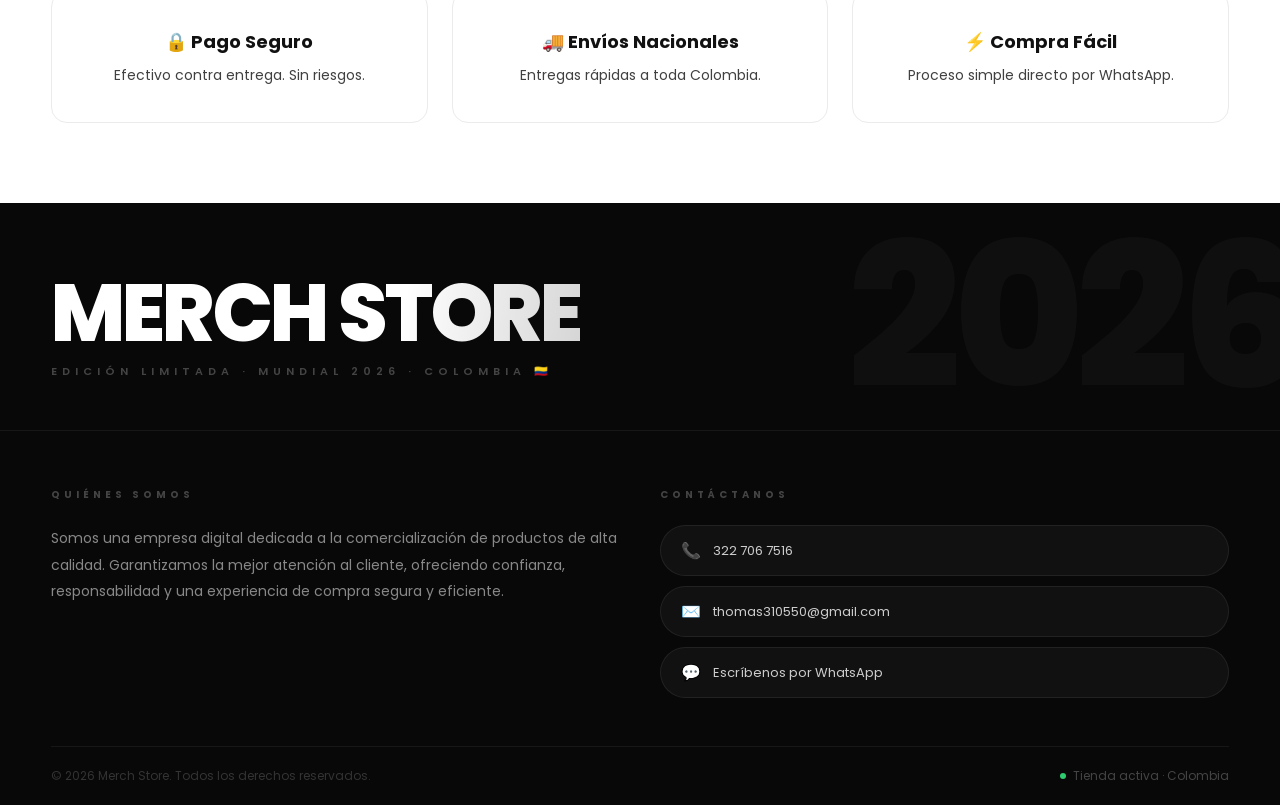
==== commit 97c66c48: "UI polish: splash screen, custom cursor, frosted glass header, parallax, magnetic card effects, SVG " ====
--- a/index.html
+++ b/index.html
@@ -4,17 +4,23 @@
 <meta charset="UTF-8">
 <meta name="viewport" content="width=device-width, initial-scale=1.0">
 <title>Merch Store | Edición Mundial 2026</title>
-
-<link href="https://fonts.googleapis.com/css2?family=Poppins:wght@300;400;500;600;700&display=swap" rel="stylesheet">
+<link href="https://fonts.googleapis.com/css2?family=Poppins:wght@300;400;500;600;700;800&display=swap" rel="stylesheet">
 <link rel="stylesheet" href="styles.css">
 </head>
 
 <body>
 
+<!-- ── HEADER ── -->
 <header class="main-header">
     <div class="container nav-container">
         <div class="logo">MERCH STORE</div>
-        <nav>
+
+        <!-- Hamburger (solo móvil) -->
+        <button class="hamburger" id="hamburger" aria-label="Abrir menú">
+            <span></span><span></span><span></span>
+        </button>
+
+        <nav id="mainNav">
             <ul>
                 <li><a href="#inicio">Inicio</a></li>
                 <li><a href="#mundial">Edición Limitada</a></li>
@@ -25,34 +31,104 @@
     </div>
 </header>
 
+<!-- ── CARRITO FLOTANTE ── -->
 <div class="cart-icon" onclick="toggleCart()">
     🛒 <span id="cartCount">0</span>
 </div>
 
+<!-- ── HERO ── -->
 <section class="hero" id="inicio">
     <div class="hero-content">
-        <div class="limited-badge">EDICIÓN LIMITADA – TEMPORADA MUNDIAL 2026</div>
-        <h1>Apoya a Colombia en el Mundial 2026</h1>
-        <p>No es solo fútbol. Es historia, orgullo y pasión. Descúbrelo en nuestra colección premium.</p>
+        <div class="limited-badge">⚽ Edición Limitada — Mundial 2026</div>
+        <h1>Apoya a Colombia<br>en el Mundial 2026</h1>
+        <p>No es solo fútbol. Es historia, orgullo y pasión.<br>Descúbrelo en nuestra colección premium.</p>
         <a href="#productos" class="primary-btn">Ver colección</a>
     </div>
 </section>
 
+<!-- ── MUNDIAL ── -->
 <section id="mundial" class="mundial-section">
-    <div class="container mundial-container">
-        <div class="mundial-text">
-            <h2>Edición Especial Mundial 2026</h2>
-            <p>Colección Edición Especial Mundial 2026, creada para apoyar a la Selección Colombia con orgullo y pasión.</p>
-        </div>
-        <div class="mundial-image">
-            <img src="images/producto-46.jpg.JPG" alt="">
-        </div>
-    </div>
-</section>
-
-<!-- PRODUCTOS -->
+
+    <!-- Franja de bandera Colombia -->
+    <div class="col-flag-bar">
+        <div class="flag-yellow"></div>
+        <div class="flag-blue"></div>
+        <div class="flag-red"></div>
+    </div>
+
+    <!-- Contador regresivo -->
+    <div class="countdown-bar">
+        <div class="container countdown-inner">
+            <span class="countdown-label">⚽ El Mundial arranca en</span>
+            <div class="countdown-clocks">
+                <div class="clock-unit"><span id="cd-days">--</span><small>días</small></div>
+                <div class="clock-sep">:</div>
+                <div class="clock-unit"><span id="cd-hours">--</span><small>horas</small></div>
+                <div class="clock-sep">:</div>
+                <div class="clock-unit"><span id="cd-mins">--</span><small>min</small></div>
+                <div class="clock-sep">:</div>
+                <div class="clock-unit"><span id="cd-secs">--</span><small>seg</small></div>
+            </div>
+        </div>
+    </div>
+
+    <!-- Contenido principal -->
+    <div class="mundial-body">
+        <div class="container mundial-container">
+
+            <!-- Texto -->
+            <div class="mundial-text">
+                <div class="mundial-eyebrow">🇨🇴 Colombia · FIFA World Cup 2026</div>
+                <h2 class="mundial-title">Colección<br><em>Edición Especial</em><br>Mundial 2026</h2>
+                <p class="mundial-desc">Diseñada para los que viven el fútbol con el alma. Cada pieza es un homenaje al regreso de la Selección Colombia al escenario más grande del mundo.</p>
+
+                <!-- Stats Colombia -->
+                <div class="col-stats">
+                    <div class="stat-item">
+                        <strong>6</strong>
+                        <span>Mundiales jugados</span>
+                    </div>
+                    <div class="stat-item">
+                        <strong>1994</strong>
+                        <span>Mejor actuación</span>
+                    </div>
+                    <div class="stat-item">
+                        <strong>2026</strong>
+                        <span>El regreso</span>
+                    </div>
+                </div>
+
+                <a href="#productos" class="mundial-btn">Ver colección completa →</a>
+            </div>
+
+            <!-- Imagen con badge -->
+            <div class="mundial-image-wrap">
+                <div class="mundial-badge-float">EDICIÓN<br>LIMITADA</div>
+                <img src="images/producto-46.jpg.JPG" alt="Producto Edición Mundial">
+                <div class="mundial-img-glow"></div>
+            </div>
+
+        </div>
+    </div>
+
+    <!-- Franja inferior texto corrido -->
+    <div class="mundial-ticker">
+        <div class="ticker-track">
+            <span>COLOMBIA 🇨🇴</span><span>·</span>
+            <span>MUNDIAL 2026 ⚽</span><span>·</span>
+            <span>USA · CANADA · MÉXICO 🏆</span><span>·</span>
+            <span>EDICIÓN LIMITADA ⭐</span><span>·</span>
+            <span>COLOMBIA 🇨🇴</span><span>·</span>
+            <span>MUNDIAL 2026 ⚽</span><span>·</span>
+            <span>USA · CANADA · MÉXICO 🏆</span><span>·</span>
+            <span>EDICIÓN LIMITADA ⭐</span><span>·</span>
+        </div>
+    </div>
+
+</section>
+
+<!-- ── PRODUCTOS ── -->
 <section id="productos" class="products-section">
-
     <div class="container">
 
         <div class="category-header">
@@ -64,7 +140,7 @@
 
         <div class="modern-divider">
             <div class="divider-line"></div>
-            <span>CALZADO</span>
+            <span>⚽ CALZADO</span>
             <div class="divider-line"></div>
         </div>
 
@@ -73,81 +149,106 @@
     </div>
 </section>
 
+<!-- ── BENEFICIOS ── -->
 <section class="benefits">
     <div class="container benefits-container">
         <div class="benefit">
             <h3>🔒 Pago Seguro</h3>
-            <p>Efectivo contra entrega.</p>
+            <p>Efectivo contra entrega. Sin riesgos.</p>
         </div>
         <div class="benefit">
             <h3>🚚 Envíos Nacionales</h3>
-            <p>Entregas rápidas en Colombia.</p>
+            <p>Entregas rápidas a toda Colombia.</p>
         </div>
         <div class="benefit">
             <h3>⚡ Compra Fácil</h3>
-            <p>Proceso simple y rápido.</p>
-        </div>
-    </div>
-</section>
-
+            <p>Proceso simple directo por WhatsApp.</p>
+        </div>
+    </div>
+</section>
+
+<!-- ── SIDEBAR CARRITO ── -->
 <div id="cartSidebar" class="cart-sidebar">
     <div class="cart-header">
-        <h3>Tu carrito</h3>
+        <span>🛒 Tu carrito</span>
         <span onclick="toggleCart()">✕</span>
     </div>
     <div id="cartItems" class="cart-items"></div>
     <div class="cart-footer">
         <h4>Total: $<span id="cartTotal">0</span></h4>
-        <button class="primary-btn" onclick="openCheckout()">Finalizar pedido</button>
+        <button class="primary-btn" onclick="openCheckout()">Finalizar pedido →</button>
     </div>
 </div>
 
+<!-- ── MODAL PEDIDO ── -->
 <div id="purchaseModal" class="purchase-modal">
     <div class="purchase-card">
         <span onclick="closePurchase()" class="close-btn">×</span>
         <h2>Finalizar pedido</h2>
         <input type="text" id="customerName" placeholder="Nombre completo">
         <input type="text" id="customerCity" placeholder="Ciudad">
-        <input type="text" id="customerAddress" placeholder="Dirección">
-        <input type="text" id="customerPhone" placeholder="WhatsApp">
+        <input type="text" id="customerAddress" placeholder="Dirección de entrega">
+        <input type="tel" id="customerPhone" placeholder="Tu WhatsApp">
         <button onclick="sendWhatsAppOrder()" class="primary-btn">
-            Confirmar pedido
+            ✅ Confirmar por WhatsApp
         </button>
     </div>
 </div>
 
-<div id="toast" class="toast">✔ Producto agregado</div>
-
-<!-- FOOTER ACTUALIZADO -->
+<!-- ── TOAST ── -->
+<div id="toast" class="toast">✔ Producto agregado al carrito</div>
+
+<!-- ── FOOTER ── -->
 <footer id="contacto" class="footer">
-    <div class="container footer-container">
-
-        <div class="footer-section">
-            <h3>Quiénes Somos</h3>
-            <p>
-                Somos una empresa digital dedicada a la comercialización de productos de alta calidad.
-                Garantizamos la mejor atención al cliente, ofreciendo confianza, responsabilidad
-                y una experiencia de compra segura y eficiente.
-            </p>
-        </div>
-
-        <div class="footer-section">
-            <h3>Nuestro Contacto</h3>
-            <p><strong>Nombre:</strong> Thomas Cortes</p>
-            <p><strong>Teléfono:</strong> 322 706 7516</p>
-            <p><strong>Email:</strong> 
-                <a href="mailto:thomas310550@gmail.com">thomas310550@gmail.com</a>
-            </p>
-        </div>
-
-    </div>
-
-    <div class="footer-bottom">
-        © 2026 Merch Store
-    </div>
+
+    <!-- Nombre grande -->
+    <div class="footer-hero">
+        <div class="container">
+            <div class="footer-brand-name">MERCH STORE</div>
+            <div class="footer-brand-sub">Edición Limitada · Mundial 2026 · Colombia 🇨🇴</div>
+        </div>
+    </div>
+
+    <!-- Info -->
+    <div class="container">
+        <div class="footer-container">
+
+            <div class="footer-section">
+                <h3>Quiénes Somos</h3>
+                <p>Somos una empresa digital dedicada a la comercialización de productos de alta calidad. Garantizamos la mejor atención al cliente, ofreciendo confianza, responsabilidad y una experiencia de compra segura y eficiente.</p>
+            </div>
+
+            <div class="footer-section">
+                <h3>Contáctanos</h3>
+                <div class="contact-pills">
+                    <a class="contact-pill" href="tel:3227067516">
+                        <span class="pill-icon">📞</span>
+                        322 706 7516
+                    </a>
+                    <a class="contact-pill" href="mailto:thomas310550@gmail.com">
+                        <span class="pill-icon">✉️</span>
+                        thomas310550@gmail.com
+                    </a>
+                    <a class="contact-pill" href="https://wa.me/573227067516" target="_blank">
+                        <span class="pill-icon">💬</span>
+                        Escríbenos por WhatsApp
+                    </a>
+                </div>
+            </div>
+
+        </div>
+
+        <div class="footer-bottom">
+            <span class="footer-bottom-left">© 2026 Merch Store. Todos los derechos reservados.</span>
+            <span class="footer-bottom-right">
+                <span class="live-dot"></span>
+                Tienda activa · Colombia
+            </span>
+        </div>
+    </div>
+
 </footer>
 
 <script src="script.js"></script>
-
 </body>
-</html>+</html>
--- a/styles.css
+++ b/styles.css
@@ -1,685 +1,1055 @@
-/* =========================
-   RESET
-========================= */
-*{
-    margin:0;
-    padding:0;
-    box-sizing:border-box;
-}
-
-body{
-    font-family:'Poppins',sans-serif;
-    background:#f5f5f7;
-    color:#111;
-    scroll-behavior:smooth;
-}
-
-/* =========================
-   VARIABLES
-========================= */
-:root{
-    --black:#111;
-    --dark:#1c1c1c;
-    --gray:#888;
-    --light:#fff;
-    --soft:#f2f2f2;
-}
-
-/* =========================
-   UTILIDADES
-========================= */
-.container{
-    width:90%;
-    max-width:1200px;
-    margin:auto;
-}
-
-.primary-btn{
-    background:var(--black);
-    color:#fff;
-    padding:14px 30px;
-    border:none;
-    border-radius:40px;
-    cursor:pointer;
-    font-weight:500;
-    transition:0.3s ease;
-}
-
-.primary-btn:hover{
-    background:#000;
-    transform:translateY(-2px);
-}
-
-/* =========================
-   HEADER
-========================= */
-.main-header{
-    background:#fff;
-    padding:20px 0;
-    position:sticky;
-    top:0;
-    z-index:1000;
-    box-shadow:0 4px 20px rgba(0,0,0,0.05);
-}
-
-.nav-container{
-    display:flex;
-    justify-content:space-between;
-    align-items:center;
-}
-
-.logo{
-    font-weight:700;
-    font-size:22px;
-    letter-spacing:2px;
-}
-
-nav ul{
-    display:flex;
-    gap:30px;
-    list-style:none;
-}
-
-nav a{
-    text-decoration:none;
-    color:var(--black);
-    font-weight:500;
-    position:relative;
-}
-
-nav a::after{
-    content:"";
-    position:absolute;
-    left:0;
-    bottom:-6px;
-    width:0%;
-    height:2px;
-    background:#000;
-    transition:0.3s;
-}
-
-nav a:hover::after{
-    width:100%;
-}
-
-/* =========================
+/* ============================================================
+   MERCH STORE — STYLES (LIMPIO & RESPONSIVE)
+   ============================================================ */
+
+/* ── RESET ── */
+*, *::before, *::after {
+    margin: 0;
+    padding: 0;
+    box-sizing: border-box;
+}
+
+html { scroll-behavior: smooth; }
+
+body {
+    font-family: 'Poppins', sans-serif;
+    background: #f4f4f6;
+    color: #111;
+    overflow-x: hidden;
+}
+
+/* ── VARIABLES ── */
+:root {
+    --black:   #0d0d0d;
+    --dark:    #1a1a1a;
+    --gray:    #888;
+    --light:   #fff;
+    --soft:    #f4f4f6;
+    --accent:  #f5d000; /* amarillo Colombia */
+    --radius:  16px;
+    --shadow:  0 8px 32px rgba(0,0,0,.10);
+    --shadow-lg: 0 20px 60px rgba(0,0,0,.14);
+    --trans:   .35s cubic-bezier(.4,0,.2,1);
+}
+
+/* ── CONTAINER ── */
+.container {
+    width: 92%;
+    max-width: 1200px;
+    margin: auto;
+}
+
+/* ── BOTÓN PRINCIPAL ── */
+.primary-btn {
+    display: inline-block;
+    background: var(--black);
+    color: #fff;
+    padding: 14px 32px;
+    border: none;
+    border-radius: 50px;
+    cursor: pointer;
+    font-family: 'Poppins', sans-serif;
+    font-weight: 600;
+    font-size: 15px;
+    text-decoration: none;
+    transition: var(--trans);
+    text-align: center;
+}
+.primary-btn:hover {
+    background: #333;
+    transform: translateY(-2px);
+    box-shadow: 0 10px 30px rgba(0,0,0,.25);
+}
+
+/* ============================================================
+   HEADER & NAV
+   ============================================================ */
+.main-header {
+    background: #fff;
+    position: sticky;
+    top: 0;
+    z-index: 900;
+    box-shadow: 0 2px 16px rgba(0,0,0,.07);
+}
+
+.nav-container {
+    display: flex;
+    justify-content: space-between;
+    align-items: center;
+    padding: 18px 0;
+}
+
+.logo {
+    font-weight: 800;
+    font-size: 20px;
+    letter-spacing: 3px;
+    color: var(--black);
+    flex-shrink: 0;
+}
+
+/* Hamburger (oculto en desktop) */
+.hamburger {
+    display: none;
+    flex-direction: column;
+    gap: 5px;
+    cursor: pointer;
+    padding: 6px;
+    background: none;
+    border: none;
+    z-index: 901;
+}
+.hamburger span {
+    display: block;
+    width: 24px;
+    height: 2px;
+    background: var(--black);
+    border-radius: 2px;
+    transition: var(--trans);
+}
+.hamburger.open span:nth-child(1) { transform: rotate(45deg) translate(5px,5px); }
+.hamburger.open span:nth-child(2) { opacity: 0; }
+.hamburger.open span:nth-child(3) { transform: rotate(-45deg) translate(5px,-5px); }
+
+nav ul {
+    display: flex;
+    gap: 32px;
+    list-style: none;
+}
+
+nav a {
+    text-decoration: none;
+    color: var(--black);
+    font-weight: 500;
+    font-size: 14px;
+    position: relative;
+    padding-bottom: 4px;
+}
+nav a::after {
+    content: "";
+    position: absolute;
+    left: 0; bottom: 0;
+    width: 0; height: 2px;
+    background: var(--black);
+    transition: width var(--trans);
+}
+nav a:hover::after { width: 100%; }
+
+/* ============================================================
    HERO
-========================= */
-.hero{
-    background:#000;
-    color:#fff;
-    text-align:center;
-    padding:120px 0;
-}
-
-.limited-badge{
-    display:inline-block;
-    border:2px solid #fff;
-    padding:8px 25px;
-    border-radius:50px;
-    margin-bottom:20px;
-    font-size:14px;
-    letter-spacing:2px;
-}
-
-.hero h1{
-    font-size:50px;
-    margin-bottom:20px;
-}
-
-.hero p{
-    max-width:650px;
-    margin:auto;
-    margin-bottom:30px;
-    color:#ddd;
-}
-
-/* =========================
-   MUNDIAL SECTION
-========================= */
-.mundial-section{
-    padding:100px 0;
-    background:#fff;
-}
-
-.mundial-container{
-    display:flex;
-    align-items:center;
-    justify-content:space-between;
-    gap:60px;
-    flex-wrap:wrap;
-}
-
-.mundial-text{
-    flex:1;
-    min-width:300px;
-}
-
-.mundial-text h2{
-    font-size:38px;
-    margin-bottom:20px;
-}
-
-.mundial-text p{
-    font-size:17px;
-    line-height:1.7;
-}
-
-.mundial-image{
-    flex:1;
-    display:flex;
-    justify-content:center;
-}
-
-.mundial-image img{
-    width:100%;
-    max-width:480px;
-    border-radius:20px;
-    box-shadow:0 30px 60px rgba(0,0,0,0.2);
-    transition:0.4s;
-}
-
-.mundial-image img:hover{
-    transform:scale(1.05);
-}
-
-/* =========================
+   ============================================================ */
+.hero {
+    background: var(--black);
+    color: #fff;
+    text-align: center;
+    padding: 120px 20px 100px;
+    position: relative;
+    overflow: hidden;
+}
+.hero::before {
+    content: "";
+    position: absolute;
+    inset: 0;
+    background: radial-gradient(ellipse at center, #2a2a2a 0%, #000 70%);
+    opacity: .8;
+}
+.hero-content { position: relative; z-index: 1; }
+
+.limited-badge {
+    display: inline-block;
+    border: 1.5px solid rgba(255,255,255,.6);
+    padding: 8px 24px;
+    border-radius: 50px;
+    margin-bottom: 24px;
+    font-size: 11px;
+    font-weight: 600;
+    letter-spacing: 3px;
+    text-transform: uppercase;
+    background: rgba(255,255,255,.05);
+    backdrop-filter: blur(6px);
+}
+
+.hero h1 {
+    font-size: clamp(28px, 5vw, 56px);
+    font-weight: 800;
+    line-height: 1.15;
+    margin-bottom: 20px;
+    letter-spacing: -1px;
+}
+
+.hero p {
+    max-width: 560px;
+    margin: 0 auto 36px;
+    color: #bbb;
+    font-size: 16px;
+    line-height: 1.7;
+}
+
+.hero .primary-btn {
+    background: #fff;
+    color: #000;
+    font-size: 15px;
+}
+.hero .primary-btn:hover {
+    background: #f0f0f0;
+    box-shadow: 0 0 30px rgba(255,255,255,.3);
+}
+
+/* ============================================================
+   MUNDIAL SECTION — PREMIUM
+   ============================================================ */
+.mundial-section {
+    background: #0a0a0a;
+    color: #fff;
+    overflow: hidden;
+    position: relative;
+}
+
+/* ── Franja bandera Colombia ── */
+.col-flag-bar {
+    display: flex;
+    height: 5px;
+}
+.flag-yellow { flex: 2; background: #FCD116; }
+.flag-blue   { flex: 1; background: #003087; }
+.flag-red    { flex: 1; background: #CE1126; }
+
+/* ── Countdown bar ── */
+.countdown-bar {
+    background: #111;
+    border-bottom: 1px solid rgba(255,255,255,.07);
+    padding: 16px 0;
+}
+.countdown-inner {
+    display: flex;
+    align-items: center;
+    justify-content: center;
+    gap: 28px;
+    flex-wrap: wrap;
+}
+.countdown-label {
+    font-size: 13px;
+    font-weight: 500;
+    color: #888;
+    letter-spacing: .5px;
+}
+.countdown-clocks {
+    display: flex;
+    align-items: center;
+    gap: 8px;
+}
+.clock-unit {
+    display: flex;
+    flex-direction: column;
+    align-items: center;
+    min-width: 48px;
+}
+.clock-unit span {
+    font-size: clamp(22px, 4vw, 32px);
+    font-weight: 800;
+    line-height: 1;
+    color: #FCD116;
+    letter-spacing: -1px;
+    font-variant-numeric: tabular-nums;
+}
+.clock-unit small {
+    font-size: 9px;
+    font-weight: 600;
+    letter-spacing: 2px;
+    text-transform: uppercase;
+    color: #555;
+    margin-top: 3px;
+}
+.clock-sep {
+    font-size: 24px;
+    font-weight: 800;
+    color: #333;
+    line-height: 1;
+    margin-bottom: 12px;
+}
+
+/* ── Cuerpo principal ── */
+.mundial-body {
+    padding: 90px 0 80px;
+}
+
+.mundial-container {
+    display: flex;
+    align-items: center;
+    gap: 80px;
+}
+
+/* ── Texto ── */
+.mundial-text { flex: 1; }
+
+.mundial-eyebrow {
+    font-size: 12px;
+    font-weight: 600;
+    letter-spacing: 3px;
+    text-transform: uppercase;
+    color: #FCD116;
+    margin-bottom: 20px;
+}
+
+.mundial-title {
+    font-size: clamp(30px, 5vw, 52px);
+    font-weight: 800;
+    line-height: 1.1;
+    margin-bottom: 22px;
+    letter-spacing: -1.5px;
+}
+.mundial-title em {
+    font-style: normal;
+    background: linear-gradient(90deg, #FCD116, #CE1126);
+    -webkit-background-clip: text;
+    -webkit-text-fill-color: transparent;
+    background-clip: text;
+}
+
+.mundial-desc {
+    font-size: 16px;
+    line-height: 1.8;
+    color: #888;
+    max-width: 460px;
+    margin-bottom: 36px;
+}
+
+/* Stats Colombia */
+.col-stats {
+    display: flex;
+    gap: 0;
+    margin-bottom: 40px;
+    border: 1px solid rgba(255,255,255,.08);
+    border-radius: 16px;
+    overflow: hidden;
+}
+.stat-item {
+    flex: 1;
+    padding: 20px 18px;
+    text-align: center;
+    border-right: 1px solid rgba(255,255,255,.08);
+    transition: background var(--trans);
+}
+.stat-item:last-child { border-right: none; }
+.stat-item:hover { background: rgba(252,209,22,.05); }
+.stat-item strong {
+    display: block;
+    font-size: clamp(22px, 3vw, 30px);
+    font-weight: 800;
+    color: #FCD116;
+    letter-spacing: -1px;
+    line-height: 1;
+    margin-bottom: 5px;
+}
+.stat-item span {
+    font-size: 11px;
+    color: #555;
+    font-weight: 500;
+    letter-spacing: .5px;
+}
+
+/* Botón mundial */
+.mundial-btn {
+    display: inline-block;
+    background: #FCD116;
+    color: #000;
+    padding: 14px 32px;
+    border-radius: 50px;
+    font-weight: 700;
+    font-size: 14px;
+    text-decoration: none;
+    letter-spacing: .3px;
+    transition: var(--trans);
+}
+.mundial-btn:hover {
+    background: #fff;
+    transform: translateY(-2px);
+    box-shadow: 0 10px 30px rgba(252,209,22,.3);
+}
+
+/* ── Imagen ── */
+.mundial-image-wrap {
+    flex: 1;
+    position: relative;
+    display: flex;
+    justify-content: center;
+}
+.mundial-image-wrap img {
+    width: 100%;
+    max-width: 460px;
+    border-radius: 24px;
+    box-shadow: 0 40px 80px rgba(0,0,0,.6);
+    position: relative;
+    z-index: 2;
+    transition: transform var(--trans);
+}
+.mundial-image-wrap img:hover { transform: scale(1.03); }
+
+/* Glow de imagen */
+.mundial-img-glow {
+    position: absolute;
+    width: 60%;
+    height: 60%;
+    bottom: -10%;
+    left: 50%;
+    transform: translateX(-50%);
+    background: radial-gradient(ellipse, rgba(252,209,22,.25) 0%, transparent 70%);
+    border-radius: 50%;
+    filter: blur(30px);
+    z-index: 1;
+    pointer-events: none;
+}
+
+/* Badge flotante */
+.mundial-badge-float {
+    position: absolute;
+    top: -14px;
+    right: 0;
+    background: #CE1126;
+    color: #fff;
+    font-size: 10px;
+    font-weight: 800;
+    letter-spacing: 2px;
+    text-transform: uppercase;
+    padding: 10px 14px;
+    border-radius: 12px;
+    text-align: center;
+    line-height: 1.3;
+    z-index: 3;
+    box-shadow: 0 8px 24px rgba(206,17,38,.4);
+    animation: badge-float 3s ease-in-out infinite;
+}
+@keyframes badge-float {
+    0%,100% { transform: translateY(0);   }
+    50%      { transform: translateY(-6px); }
+}
+
+/* ── Ticker ── */
+.mundial-ticker {
+    background: #FCD116;
+    padding: 14px 0;
+    overflow: hidden;
+    white-space: nowrap;
+}
+.ticker-track {
+    display: inline-flex;
+    gap: 32px;
+    animation: ticker-scroll 22s linear infinite;
+}
+.ticker-track span {
+    font-size: 13px;
+    font-weight: 700;
+    color: #000;
+    letter-spacing: 2px;
+    text-transform: uppercase;
+    flex-shrink: 0;
+}
+@keyframes ticker-scroll {
+    0%   { transform: translateX(0); }
+    100% { transform: translateX(-50%); }
+}
+
+/* ============================================================
    PRODUCTS
-========================= */
-.products-section{
-    padding:120px 0;
-    background:var(--soft);
-}
-
-.category-header{
-    text-align:center;
-    margin-bottom:60px;
-}
-
-.category-tag{
-    display:inline-block;
-    padding:6px 18px;
-    border-radius:30px;
-    background:#000;
-    color:#fff;
-    font-size:12px;
-    letter-spacing:2px;
-    margin-bottom:15px;
-}
-
-.category-header h2{
-    font-size:42px;
-}
-
-/* MODERN DIVIDER */
-.modern-divider{
-    display:flex;
-    align-items:center;
-    gap:25px;
-    margin:120px 0 80px 0;
-}
-
-.modern-divider span{
-    font-size:38px;
-    font-weight:700;
-    letter-spacing:6px;
-}
-
-.divider-line{
-    flex:1;
-    height:2px;
-    background:linear-gradient(to right,transparent,#000,transparent);
-}
-
-/* GRID */
-.products-grid{
-    display:grid;
-    grid-template-columns:repeat(auto-fit,minmax(250px,1fr));
-    gap:35px;
-}
-
-/* CARD */
-.card{
-    background:#fff;
-    padding:20px;
-    border-radius:20px;
-    box-shadow:0 15px 40px rgba(0,0,0,0.05);
-    transition:0.4s ease;
-    text-align:center;
-}
-
-.card:hover{
-    transform:translateY(-10px);
-    box-shadow:0 25px 60px rgba(0,0,0,0.08);
-}
-
-.card img{
-    width:100%;
-    height:260px;
-    object-fit:cover;
-    border-radius:15px;
-    margin-bottom:15px;
-}
-
-.card h3{
-    font-size:18px;
-    margin-bottom:5px;
-}
-
-.card p{
-    font-weight:600;
-    margin-bottom:10px;
-}
-
-.card select{
-    width:100%;
-    padding:10px;
-    border-radius:8px;
-    border:1px solid #ddd;
-    margin-bottom:10px;
-}
-
-.card button{
-    width:100%;
-    background:#000;
-    color:#fff;
-    border:none;
-    padding:10px;
-    border-radius:8px;
-    cursor:pointer;
-    transition:0.3s;
-}
-
-.card button:hover{
-    background:#333;
-}
-
-/* =========================
+   ============================================================ */
+.products-section {
+    padding: 100px 0;
+    background: var(--soft);
+}
+
+.category-header {
+    text-align: center;
+    margin-bottom: 60px;
+}
+.category-tag {
+    display: inline-block;
+    padding: 6px 18px;
+    border-radius: 50px;
+    background: var(--black);
+    color: #fff;
+    font-size: 11px;
+    font-weight: 600;
+    letter-spacing: 2px;
+    margin-bottom: 14px;
+    text-transform: uppercase;
+}
+.category-header h2 {
+    font-size: clamp(28px, 4vw, 46px);
+    font-weight: 800;
+}
+
+/* Divider */
+.modern-divider {
+    display: flex;
+    align-items: center;
+    gap: 20px;
+    margin: 90px 0 70px;
+}
+.modern-divider span {
+    font-size: clamp(20px, 4vw, 36px);
+    font-weight: 800;
+    letter-spacing: 5px;
+    white-space: nowrap;
+}
+.divider-line {
+    flex: 1;
+    height: 2px;
+    background: linear-gradient(to right, transparent, #000, transparent);
+}
+
+/* Grid */
+.products-grid {
+    display: grid;
+    grid-template-columns: repeat(4, 1fr);
+    gap: 24px;
+}
+
+/* Card */
+.card {
+    background: #fff;
+    padding: 16px;
+    border-radius: var(--radius);
+    box-shadow: var(--shadow);
+    transition: transform var(--trans), box-shadow var(--trans);
+    display: flex;
+    flex-direction: column;
+}
+.card:hover {
+    transform: translateY(-8px);
+    box-shadow: var(--shadow-lg);
+}
+.card img {
+    width: 100%;
+    height: 220px;
+    object-fit: cover;
+    border-radius: 12px;
+    margin-bottom: 14px;
+}
+.card h3 {
+    font-size: 14px;
+    font-weight: 600;
+    margin-bottom: 4px;
+    line-height: 1.3;
+}
+.card .price {
+    font-weight: 700;
+    font-size: 15px;
+    margin-bottom: 12px;
+    color: var(--black);
+}
+.card select {
+    width: 100%;
+    padding: 9px 12px;
+    border-radius: 10px;
+    border: 1.5px solid #e0e0e0;
+    margin-bottom: 10px;
+    font-family: 'Poppins', sans-serif;
+    font-size: 13px;
+    background: #fafafa;
+    outline: none;
+    cursor: pointer;
+    transition: border var(--trans);
+}
+.card select:focus { border-color: var(--black); }
+
+.card button {
+    width: 100%;
+    background: var(--black);
+    color: #fff;
+    border: none;
+    padding: 11px;
+    border-radius: 10px;
+    cursor: pointer;
+    font-family: 'Poppins', sans-serif;
+    font-weight: 600;
+    font-size: 13px;
+    transition: var(--trans);
+    margin-top: auto;
+}
+.card button:hover {
+    background: #333;
+    transform: translateY(-1px);
+}
+
+/* ============================================================
    BENEFITS
-========================= */
-.benefits{
-    padding:90px 0;
-    background:#fff;
-}
-
-.benefits-container{
-    display:flex;
-    justify-content:space-between;
-    gap:30px;
-    flex-wrap:wrap;
-}
-
-.benefit{
-    flex:1;
-    min-width:250px;
-    text-align:center;
-    padding:30px;
-    border-radius:15px;
-    transition:0.3s;
-}
-
-.benefit:hover{
-    background:#000;
-    color:#fff;
-    transform:translateY(-5px);
-}
-
-/* =========================
-   CART ICON
-========================= */
-.cart-icon{
-    position:fixed;
-    bottom:30px;
-    right:30px;
-    background:#000;
-    color:#fff;
-    padding:15px 20px;
-    border-radius:50px;
-    cursor:pointer;
-    z-index:1001;
-    box-shadow:0 15px 40px rgba(0,0,0,0.3);
-}
-
-/* =========================
+   ============================================================ */
+.benefits {
+    padding: 80px 0;
+    background: #fff;
+}
+.benefits-container {
+    display: grid;
+    grid-template-columns: repeat(3, 1fr);
+    gap: 24px;
+}
+.benefit {
+    text-align: center;
+    padding: 36px 24px;
+    border-radius: var(--radius);
+    border: 1.5px solid #ebebeb;
+    transition: var(--trans);
+    cursor: default;
+}
+.benefit:hover {
+    background: var(--black);
+    color: #fff;
+    border-color: var(--black);
+    transform: translateY(-6px);
+    box-shadow: var(--shadow-lg);
+}
+.benefit h3 {
+    font-size: 18px;
+    margin-bottom: 10px;
+}
+.benefit p { font-size: 14px; color: inherit; opacity: .8; }
+
+/* ============================================================
+   CART ICON (FLOTANTE)
+   ============================================================ */
+.cart-icon {
+    position: fixed;
+    bottom: 28px;
+    right: 28px;
+    background: var(--black);
+    color: #fff;
+    padding: 14px 22px;
+    border-radius: 50px;
+    cursor: pointer;
+    z-index: 850;
+    box-shadow: 0 8px 30px rgba(0,0,0,.35);
+    font-size: 15px;
+    font-weight: 600;
+    transition: transform var(--trans);
+    user-select: none;
+}
+.cart-icon:hover { transform: scale(1.08); }
+
+/* ============================================================
    CART SIDEBAR
-========================= */
-.cart-sidebar{
-    position:fixed;
-    right:-400px;
-    top:0;
-    width:350px;
-    height:100%;
-    background:#fff;
-    box-shadow:-5px 0 30px rgba(0,0,0,0.1);
-    transition:0.4s ease;
-    display:flex;
-    flex-direction:column;
-    z-index:1002;
-}
-
-.cart-sidebar.active{
-    right:0;
-}
-
-.cart-header{
-    padding:20px;
-    font-weight:600;
-    display:flex;
-    justify-content:space-between;
-    border-bottom:1px solid #eee;
-}
-
-.cart-items{
-    flex:1;
-    overflow-y:auto;
-    padding:20px;
-}
-
-.cart-item{
-    display:flex;
-    gap:10px;
-    margin-bottom:20px;
-    align-items:center;
-}
-
-.cart-item img{
-    width:65px;
-    border-radius:10px;
-}
-
-.cart-item button{
-    background:#000;
-    color:#fff;
-    border:none;
-    padding:5px 10px;
-    border-radius:6px;
-    cursor:pointer;
-}
-
-/* =========================
-   MODAL
-========================= */
-.purchase-modal{
-    display:none;
-    position:fixed;
-    inset:0;
-    background:rgba(0,0,0,0.5);
-    justify-content:center;
-    align-items:center;
-    z-index:2000;
-}
-
-.purchase-card{
-    background:#fff;
-    padding:40px;
-    border-radius:20px;
-    width:90%;
-    max-width:400px;
-}
-
-.purchase-card input{
-    width:100%;
-    padding:10px;
-    margin-bottom:15px;
-    border-radius:8px;
-    border:1px solid #ddd;
-}
-
-/* =========================
+   ============================================================ */
+.cart-sidebar {
+    position: fixed;
+    top: 0;
+    right: -420px;
+    width: 400px;
+    max-width: 100vw;
+    height: 100%;
+    background: #fff;
+    box-shadow: -4px 0 40px rgba(0,0,0,.12);
+    display: flex;
+    flex-direction: column;
+    z-index: 1000;
+    transition: right var(--trans);
+}
+.cart-sidebar.active { right: 0; }
+
+.cart-header {
+    display: flex;
+    justify-content: space-between;
+    align-items: center;
+    padding: 22px 24px;
+    border-bottom: 1px solid #eee;
+    font-weight: 700;
+    font-size: 17px;
+}
+.cart-header span {
+    cursor: pointer;
+    font-size: 20px;
+    color: #888;
+    transition: color var(--trans);
+}
+.cart-header span:hover { color: #000; }
+
+.cart-items {
+    flex: 1;
+    overflow-y: auto;
+    padding: 20px 24px;
+}
+
+.cart-item {
+    display: flex;
+    gap: 14px;
+    align-items: flex-start;
+    margin-bottom: 18px;
+    padding-bottom: 18px;
+    border-bottom: 1px solid #f0f0f0;
+}
+.cart-item img {
+    width: 68px;
+    height: 68px;
+    object-fit: cover;
+    border-radius: 10px;
+    flex-shrink: 0;
+}
+.cart-item-info { flex: 1; font-size: 13px; line-height: 1.6; }
+.cart-item-info strong { font-size: 14px; }
+.cart-item button {
+    margin-top: 8px;
+    background: #f2f2f2;
+    color: #333;
+    border: none;
+    padding: 5px 12px;
+    border-radius: 6px;
+    cursor: pointer;
+    font-size: 12px;
+    font-family: 'Poppins', sans-serif;
+    transition: var(--trans);
+}
+.cart-item button:hover { background: #000; color: #fff; }
+
+.cart-footer {
+    padding: 20px 24px;
+    border-top: 1px solid #eee;
+}
+.cart-footer h4 {
+    font-size: 17px;
+    margin-bottom: 14px;
+}
+.cart-footer .primary-btn { width: 100%; }
+
+/* ============================================================
+   MODAL COMPRA
+   ============================================================ */
+.purchase-modal {
+    display: none;
+    position: fixed;
+    inset: 0;
+    background: rgba(0,0,0,.55);
+    justify-content: center;
+    align-items: center;
+    z-index: 2000;
+    padding: 20px;
+}
+.purchase-modal.open { display: flex; }
+
+.purchase-card {
+    background: #fff;
+    padding: 40px 36px;
+    border-radius: 24px;
+    width: 100%;
+    max-width: 420px;
+    position: relative;
+    box-shadow: 0 30px 80px rgba(0,0,0,.2);
+}
+.purchase-card h2 {
+    font-size: 22px;
+    font-weight: 700;
+    margin-bottom: 24px;
+}
+.purchase-card input {
+    width: 100%;
+    padding: 12px 16px;
+    margin-bottom: 14px;
+    border-radius: 10px;
+    border: 1.5px solid #e0e0e0;
+    font-family: 'Poppins', sans-serif;
+    font-size: 14px;
+    outline: none;
+    transition: border var(--trans);
+}
+.purchase-card input:focus { border-color: var(--black); }
+.purchase-card .primary-btn { width: 100%; margin-top: 4px; }
+
+.close-btn {
+    position: absolute;
+    top: 18px;
+    right: 22px;
+    font-size: 26px;
+    color: #aaa;
+    cursor: pointer;
+    line-height: 1;
+    transition: color var(--trans);
+}
+.close-btn:hover { color: #000; }
+
+/* ============================================================
    TOAST
-========================= */
-.toast{
-    position:fixed;
-    top:20px;
-    left:50%;
-    transform:translateX(-50%);
-    background:#000;
-    color:#fff;
-    padding:12px 25px;
-    border-radius:30px;
-    opacity:0;
-    transition:0.4s;
-}
-
-.toast.show{
-    opacity:1;
-}
-
-/* =========================
-   FOOTER
-========================= */
-.footer{
-    background:#000;
-    color:#fff;
-    padding:60px 0;
-    text-align:center;
-}
-
-/* =========================
+   ============================================================ */
+.toast {
+    position: fixed;
+    bottom: 90px;
+    right: 28px;
+    background: var(--black);
+    color: #fff;
+    padding: 12px 22px;
+    border-radius: 50px;
+    opacity: 0;
+    pointer-events: none;
+    transition: opacity var(--trans), transform var(--trans);
+    transform: translateY(10px);
+    font-size: 13px;
+    font-weight: 500;
+    z-index: 1100;
+}
+.toast.show {
+    opacity: 1;
+    transform: translateY(0);
+}
+
+/* ============================================================
+   FOOTER — PREMIUM DARK
+   ============================================================ */
+.footer {
+    background: #080808;
+    color: #fff;
+    padding: 0;
+    position: relative;
+    overflow: hidden;
+}
+
+/* Franja superior con nombre grande */
+.footer-hero {
+    padding: 70px 0 50px;
+    border-bottom: 1px solid rgba(255,255,255,.06);
+    position: relative;
+    overflow: hidden;
+}
+.footer-hero::after {
+    content: "2026";
+    position: absolute;
+    right: -20px;
+    top: 50%;
+    transform: translateY(-50%);
+    font-size: clamp(100px, 18vw, 200px);
+    font-weight: 800;
+    color: rgba(255,255,255,.03);
+    letter-spacing: -8px;
+    pointer-events: none;
+    user-select: none;
+    line-height: 1;
+}
+
+.footer-brand-name {
+    font-size: clamp(38px, 8vw, 80px);
+    font-weight: 800;
+    letter-spacing: -3px;
+    line-height: 1;
+    background: linear-gradient(100deg, #fff 30%, #444 100%);
+    -webkit-background-clip: text;
+    -webkit-text-fill-color: transparent;
+    background-clip: text;
+    margin-bottom: 10px;
+}
+.footer-brand-sub {
+    font-size: 11px;
+    font-weight: 600;
+    letter-spacing: 5px;
+    text-transform: uppercase;
+    color: #444;
+}
+
+/* Grid info */
+.footer-container {
+    display: grid;
+    grid-template-columns: 1fr 1fr;
+    gap: 40px;
+    padding: 56px 0 48px;
+    border-bottom: 1px solid rgba(255,255,255,.06);
+}
+
+.footer-section h3 {
+    font-size: 10px;
+    font-weight: 700;
+    letter-spacing: 4px;
+    text-transform: uppercase;
+    color: #444;
+    margin-bottom: 22px;
+}
+.footer-section p {
+    color: #888;
+    font-size: 14px;
+    line-height: 1.9;
+    margin-bottom: 6px;
+}
+.footer-section strong { color: #ccc; font-weight: 500; }
+.footer-section a {
+    color: #ccc;
+    text-decoration: none;
+    transition: color var(--trans);
+}
+.footer-section a:hover { color: #fff; }
+
+/* Pills de contacto */
+.contact-pills {
+    display: flex;
+    flex-direction: column;
+    gap: 10px;
+}
+.contact-pill {
+    display: flex;
+    align-items: center;
+    gap: 12px;
+    background: rgba(255,255,255,.04);
+    border: 1px solid rgba(255,255,255,.07);
+    border-radius: 50px;
+    padding: 12px 20px;
+    font-size: 13px;
+    color: #aaa;
+    transition: background var(--trans), border-color var(--trans), color var(--trans);
+    text-decoration: none;
+}
+.contact-pill:hover {
+    background: rgba(255,255,255,.08);
+    border-color: rgba(255,255,255,.18);
+    color: #fff;
+}
+.contact-pill .pill-icon { font-size: 16px; flex-shrink: 0; }
+
+/* Bottom bar */
+.footer-bottom {
+    display: flex;
+    justify-content: space-between;
+    align-items: center;
+    padding: 20px 0;
+    font-size: 12px;
+    color: #333;
+    flex-wrap: wrap;
+    gap: 8px;
+}
+.footer-bottom-right {
+    display: flex;
+    align-items: center;
+    gap: 7px;
+    color: #444;
+}
+.live-dot {
+    width: 6px;
+    height: 6px;
+    border-radius: 50%;
+    background: #2ecc71;
+    flex-shrink: 0;
+    animation: pulse-dot 2s infinite;
+}
+@keyframes pulse-dot {
+    0%,100% { opacity:1; transform:scale(1); }
+    50%      { opacity:.4; transform:scale(.6); }
+}
+
+/* ============================================================
    RESPONSIVE
-========================= */
-@media(max-width:900px){
-
-    .mundial-container{
-        flex-direction:column;
-        text-align:center;
-    }
-
-    .hero h1{
-        font-size:34px;
-    }
-
-    .modern-divider span{
-        font-size:24px;
-        letter-spacing:3px;
-    }
-
-    .divider-line{
-        display:none;
-    }
-}
-/* =========================
-   FOOTER EXPANDIDO (AÑADIDO)
-========================= */
-
-.footer{
-    padding:80px 0 40px 0; /* ampliamos espacio pero sin borrar tu estilo */
-}
-
-.footer .container{
-    margin-bottom:40px;
-}
-
-/* Contenedor interno del footer */
-.footer-container{
-    display:flex;
-    justify-content:space-between;
-    align-items:flex-start;
-    gap:60px;
-    flex-wrap:wrap;
-    text-align:left;
-}
-
-/* Columnas */
-.footer-section{
-    flex:1;
-    min-width:280px;
-}
-
-/* Títulos */
-.footer-section h3{
-    font-size:20px;
-    margin-bottom:20px;
-    letter-spacing:1px;
-    position:relative;
-}
-
-/* Línea decorativa elegante */
-.footer-section h3::after{
-    content:"";
-    display:block;
-    width:40px;
-    height:2px;
-    background:#fff;
-    margin-top:8px;
-    opacity:0.6;
-}
-
-/* Texto */
-.footer-section p{
-    color:#ccc;
-    line-height:1.7;
-    margin-bottom:10px;
-    font-size:15px;
-}
-
-/* Enlaces */
-.footer-section a{
-    color:#fff;
-    text-decoration:none;
-    transition:0.3s;
-}
-
-.footer-section a:hover{
-    color:#bbb;
-}
-
-/* Línea superior del copyright */
-.footer-bottom{
-    border-top:1px solid rgba(255,255,255,0.1);
-    padding-top:20px;
-    margin-top:20px;
-    font-size:14px;
-    color:#aaa;
-}
-
-/* RESPONSIVE FOOTER */
-@media(max-width:900px){
-
-    .footer-container{
-        flex-direction:column;
-        text-align:center;
-        gap:40px;
-    }
-
-    .footer-section h3::after{
-        margin-left:auto;
-        margin-right:auto;
-    }
-}
-/* =========================
-   HERO PREMIUM MEJORAS
-========================= */
-
-/* Badge edición limitada con brillo sutil */
-.limited-badge{
-    position:relative;
-    overflow:hidden;
-    font-weight:600;
-    background:rgba(255,255,255,0.05);
-    backdrop-filter:blur(6px);
-}
-
-.limited-badge::before{
-    content:"";
-    position:absolute;
-    top:0;
-    left:-100%;
-    width:100%;
-    height:100%;
-    background:linear-gradient(
-        120deg,
-        transparent,
-        rgba(255,255,255,0.6),
-        transparent
-    );
-    animation:shine 3s infinite;
-}
-
-@keyframes shine{
-    0%{ left:-100%; }
-    60%{ left:100%; }
-    100%{ left:100%; }
-}
-
-/* Botón premium con efecto glow */
-.hero .primary-btn{
-    background:#fff;
-    color:#000;
-    font-weight:600;
-    box-shadow:0 0 0 rgba(255,255,255,0);
-    transition:0.4s ease;
-}
-
-.hero .primary-btn:hover{
-    background:#fff;
-    color:#000;
-    transform:translateY(-3px) scale(1.05);
-    box-shadow:0 0 25px rgba(255,255,255,0.6);
-}
-/* Sombra suave general más elegante */
-.card,
-.benefit,
-.purchase-card{
-    transition:0.4s ease;
-}
-
-.card:hover{
-    box-shadow:0 30px 80px rgba(0,0,0,0.12);
-}
-
-/* Scroll suave más premium */
-html{
-    scroll-behavior:smooth;
-}
-/* =========================
-   CART PREMIUM ANIMATION
-========================= */
-
-/* Fondo más elegante */
-.cart-sidebar{
-    backdrop-filter:blur(10px);
-    background:rgba(255,255,255,0.98);
-    transform:translateX(40px);
-    opacity:0;
-}
-
-/* Cuando se activa */
-.cart-sidebar.active{
-    right:0;
-    transform:translateX(0);
-    opacity:1;
-}
-
-/* Animación suave de apertura */
-.cart-sidebar{
-    transition:all 0.5s cubic-bezier(.77,0,.18,1);
-}
-
-/* Animación productos dentro del carrito */
-.cart-item{
-    opacity:0;
-    transform:translateY(15px);
-    animation:fadeCartItem 0.4s ease forwards;
-}
-
-@keyframes fadeCartItem{
-    to{
-        opacity:1;
-        transform:translateY(0);
-    }
-}
-
-/* Botón finalizar premium */
-.cart-footer .primary-btn{
-    transition:0.4s ease;
-}
-
-.cart-footer .primary-btn:hover{
-    transform:scale(1.05);
-    box-shadow:0 10px 25px rgba(0,0,0,0.2);
-}
-/* Sombra flotante cuando el carrito está abierto */
-.cart-sidebar.active{
-    box-shadow:-15px 0 60px rgba(0,0,0,0.2);
-}+   ============================================================ */
+
+/* Tablet */
+@media (max-width: 1024px) {
+    .products-grid {
+        grid-template-columns: repeat(3, 1fr);
+    }
+    .mundial-container { gap: 50px; }
+}
+
+/* Mobile grande */
+@media (max-width: 768px) {
+
+    /* NAV */
+    .hamburger { display: flex; }
+
+    nav {
+        position: absolute;
+        top: 100%;
+        left: 0;
+        width: 100%;
+        background: #fff;
+        box-shadow: 0 10px 30px rgba(0,0,0,.08);
+        max-height: 0;
+        overflow: hidden;
+        transition: max-height var(--trans);
+    }
+    nav.open { max-height: 400px; }
+
+    nav ul {
+        flex-direction: column;
+        gap: 0;
+        padding: 12px 0 20px;
+    }
+    nav ul li a {
+        display: block;
+        padding: 12px 24px;
+        font-size: 15px;
+    }
+    nav a::after { display: none; }
+
+    /* HERO */
+    .hero { padding: 80px 20px 70px; }
+    .hero p { font-size: 14px; }
+
+    /* MUNDIAL */
+    .mundial-body { padding: 60px 0 50px; }
+    .mundial-container {
+        flex-direction: column;
+        gap: 40px;
+        text-align: center;
+    }
+    .mundial-desc { margin: 0 auto 36px; }
+    .mundial-image-wrap { width: 100%; }
+    .mundial-image-wrap img { max-width: 100%; }
+    .mundial-badge-float { right: 10px; top: -10px; }
+    .col-stats { max-width: 380px; margin: 0 auto 36px; }
+    .countdown-inner { gap: 16px; }
+    .countdown-label { font-size: 12px; text-align: center; width: 100%; }
+
+    /* PRODUCTS */
+    .products-section { padding: 70px 0; }
+    .products-grid {
+        grid-template-columns: repeat(2, 1fr);
+        gap: 14px;
+    }
+    .card img { height: 180px; }
+    .card h3 { font-size: 13px; }
+
+    /* DIVIDER */
+    .modern-divider { margin: 60px 0 50px; }
+    .divider-line { display: none; }
+    .modern-divider span {
+        font-size: 22px;
+        letter-spacing: 3px;
+        text-align: center;
+        width: 100%;
+    }
+
+    /* BENEFITS */
+    .benefits-container { grid-template-columns: 1fr; }
+    .benefits { padding: 60px 0; }
+
+    /* CART SIDEBAR */
+    .cart-sidebar { width: 100%; }
+
+    /* CART ICON */
+    .cart-icon {
+        bottom: 18px;
+        right: 18px;
+        padding: 12px 18px;
+        font-size: 14px;
+    }
+
+    /* TOAST */
+    .toast {
+        right: 50%;
+        transform: translateX(50%) translateY(10px);
+        bottom: 80px;
+    }
+    .toast.show { transform: translateX(50%) translateY(0); }
+
+    /* FOOTER */
+    .footer-hero { padding: 50px 0 40px; }
+    .footer-brand-name { letter-spacing: -1px; }
+    .footer-container {
+        grid-template-columns: 1fr;
+        gap: 32px;
+        padding: 40px 0 36px;
+    }
+    .footer-bottom {
+        flex-direction: column;
+        text-align: center;
+        gap: 6px;
+    }
+}
+
+/* Mobile pequeño */
+@media (max-width: 400px) {
+    .products-grid {
+        grid-template-columns: 1fr 1fr;
+        gap: 10px;
+    }
+    .card { padding: 12px; }
+    .card img { height: 150px; }
+}
